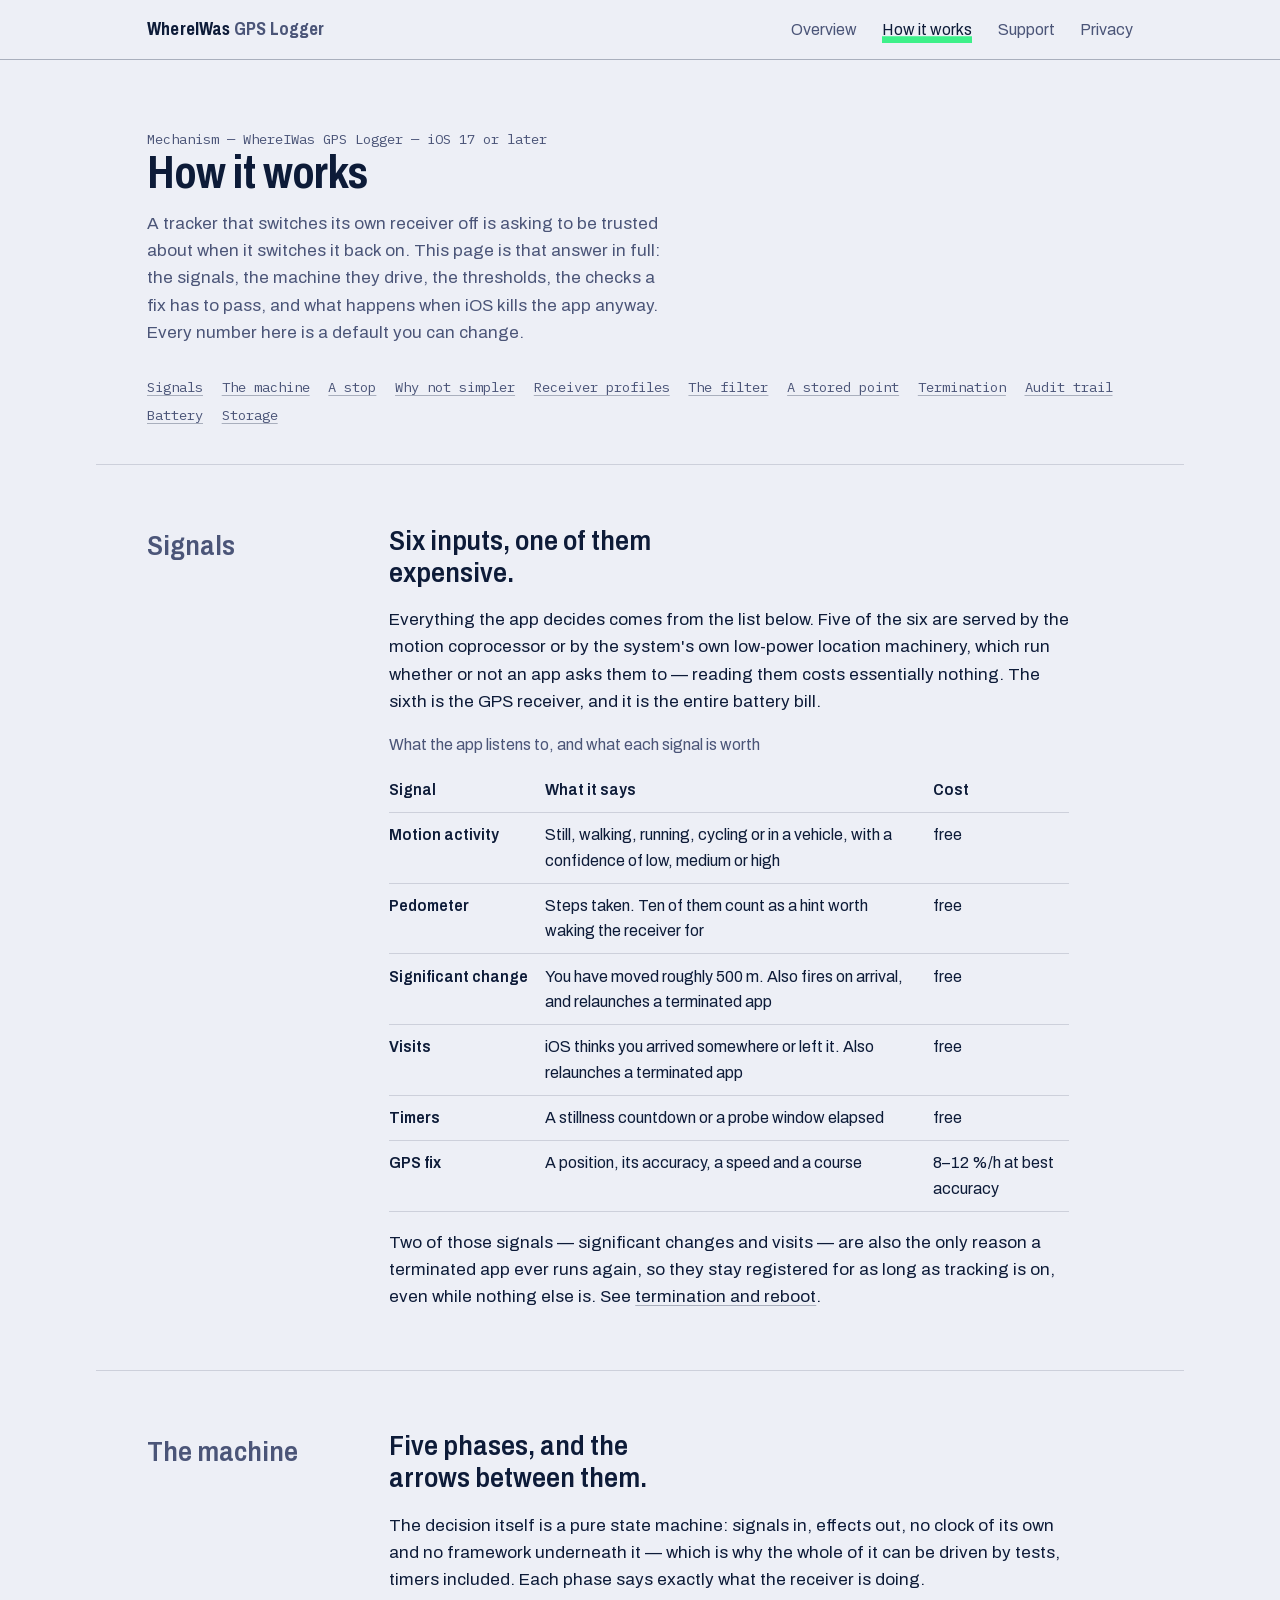
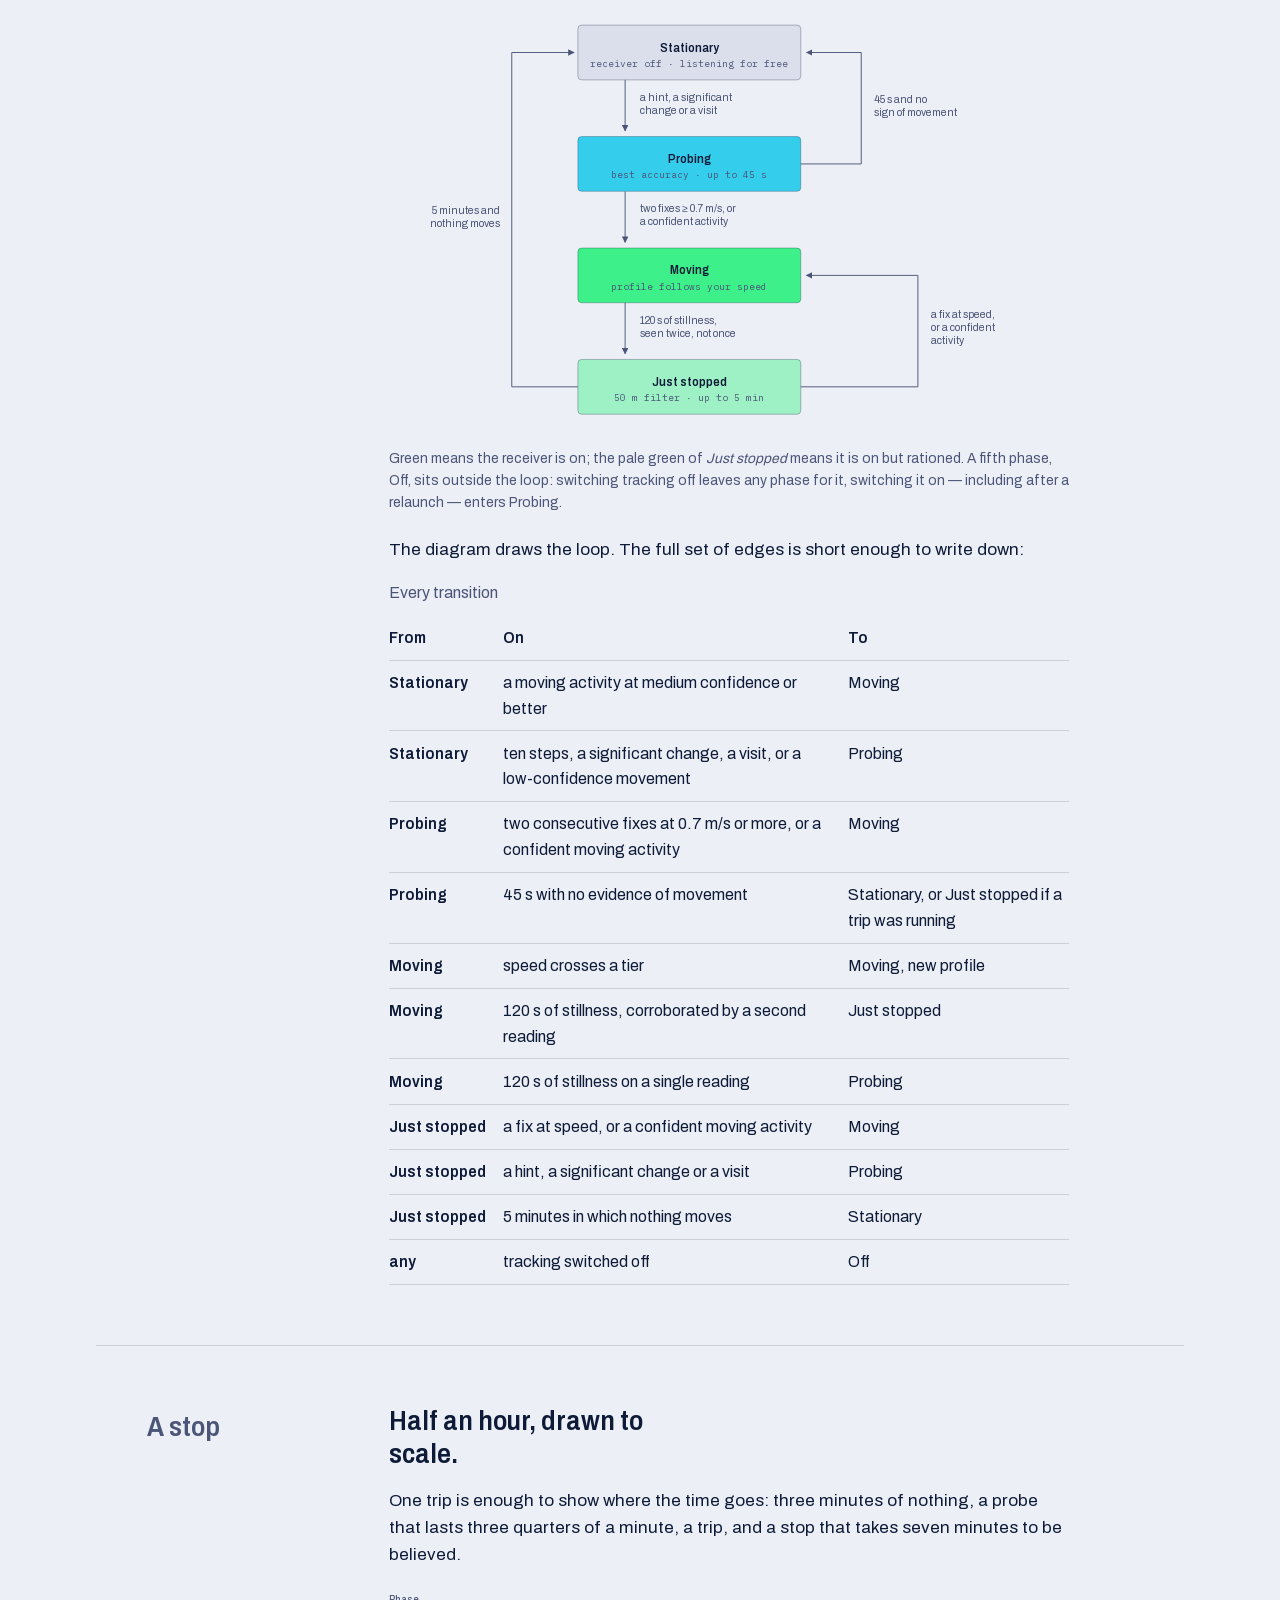
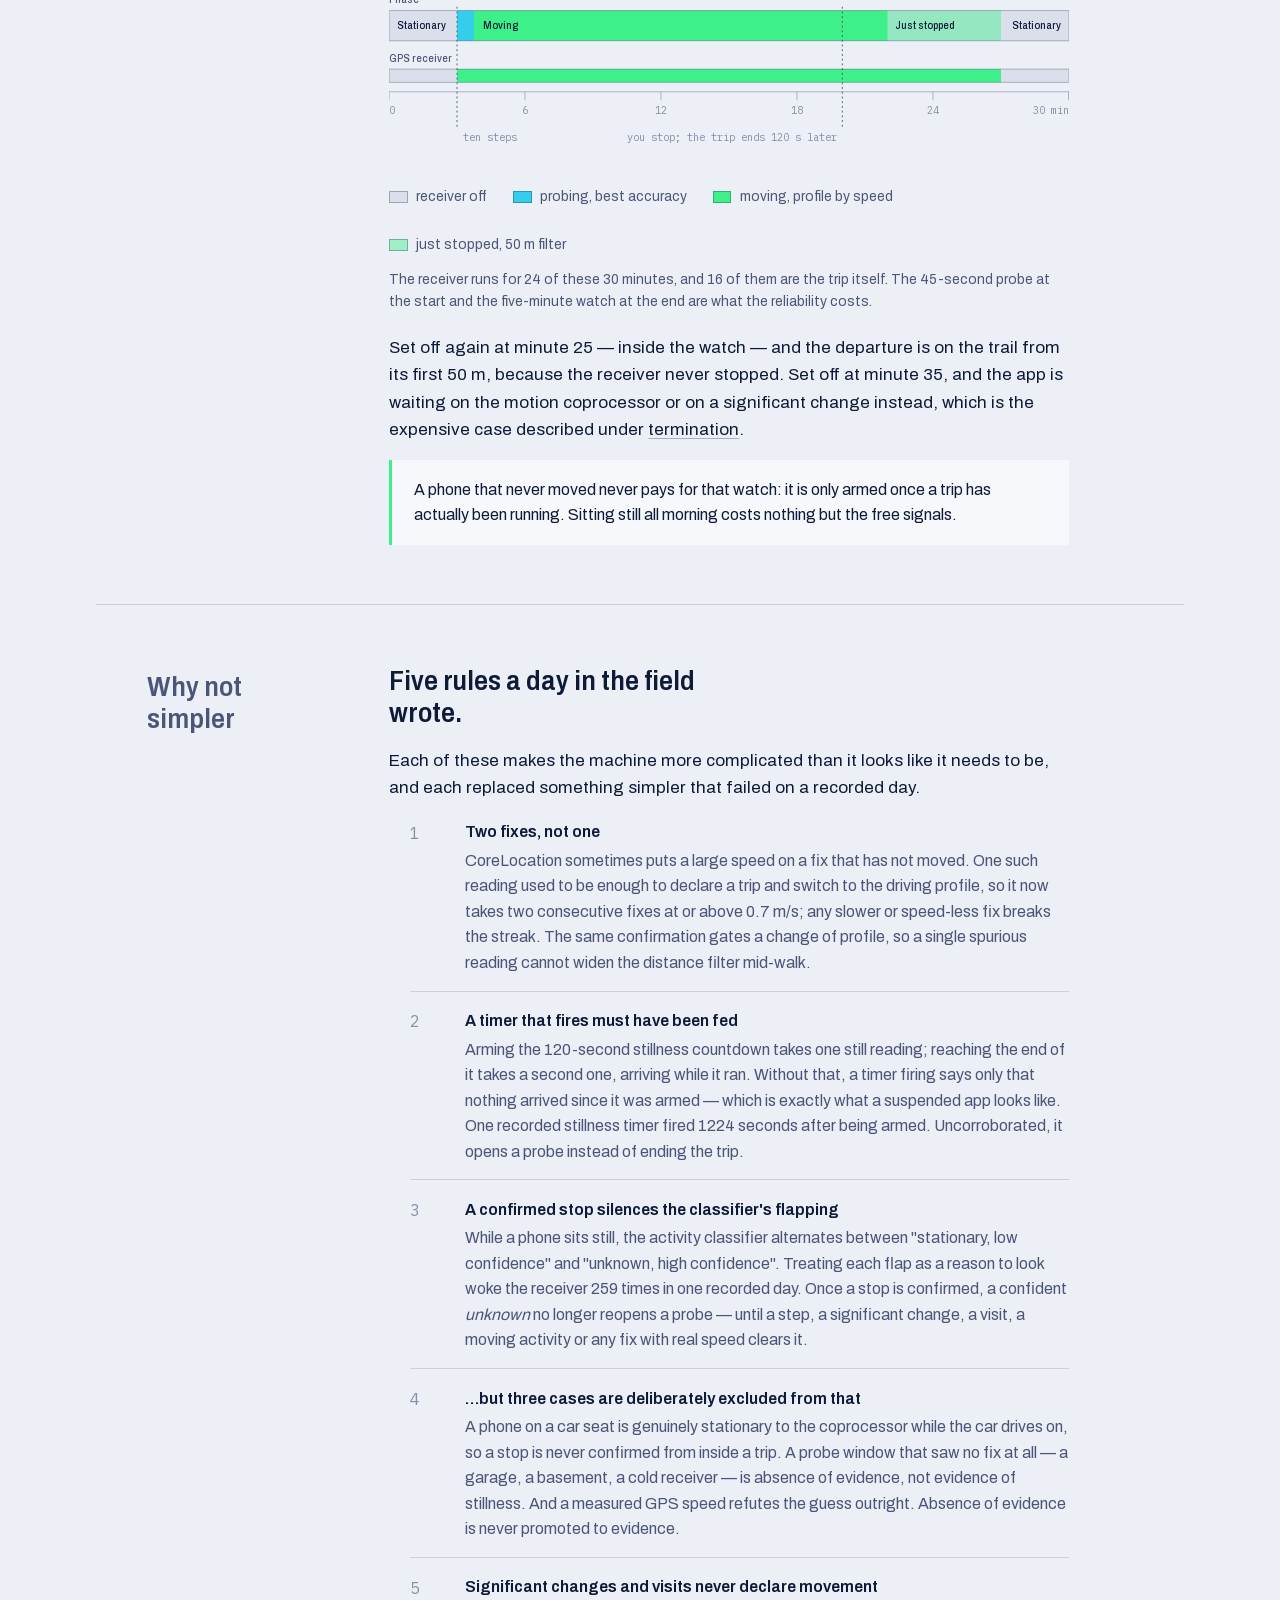
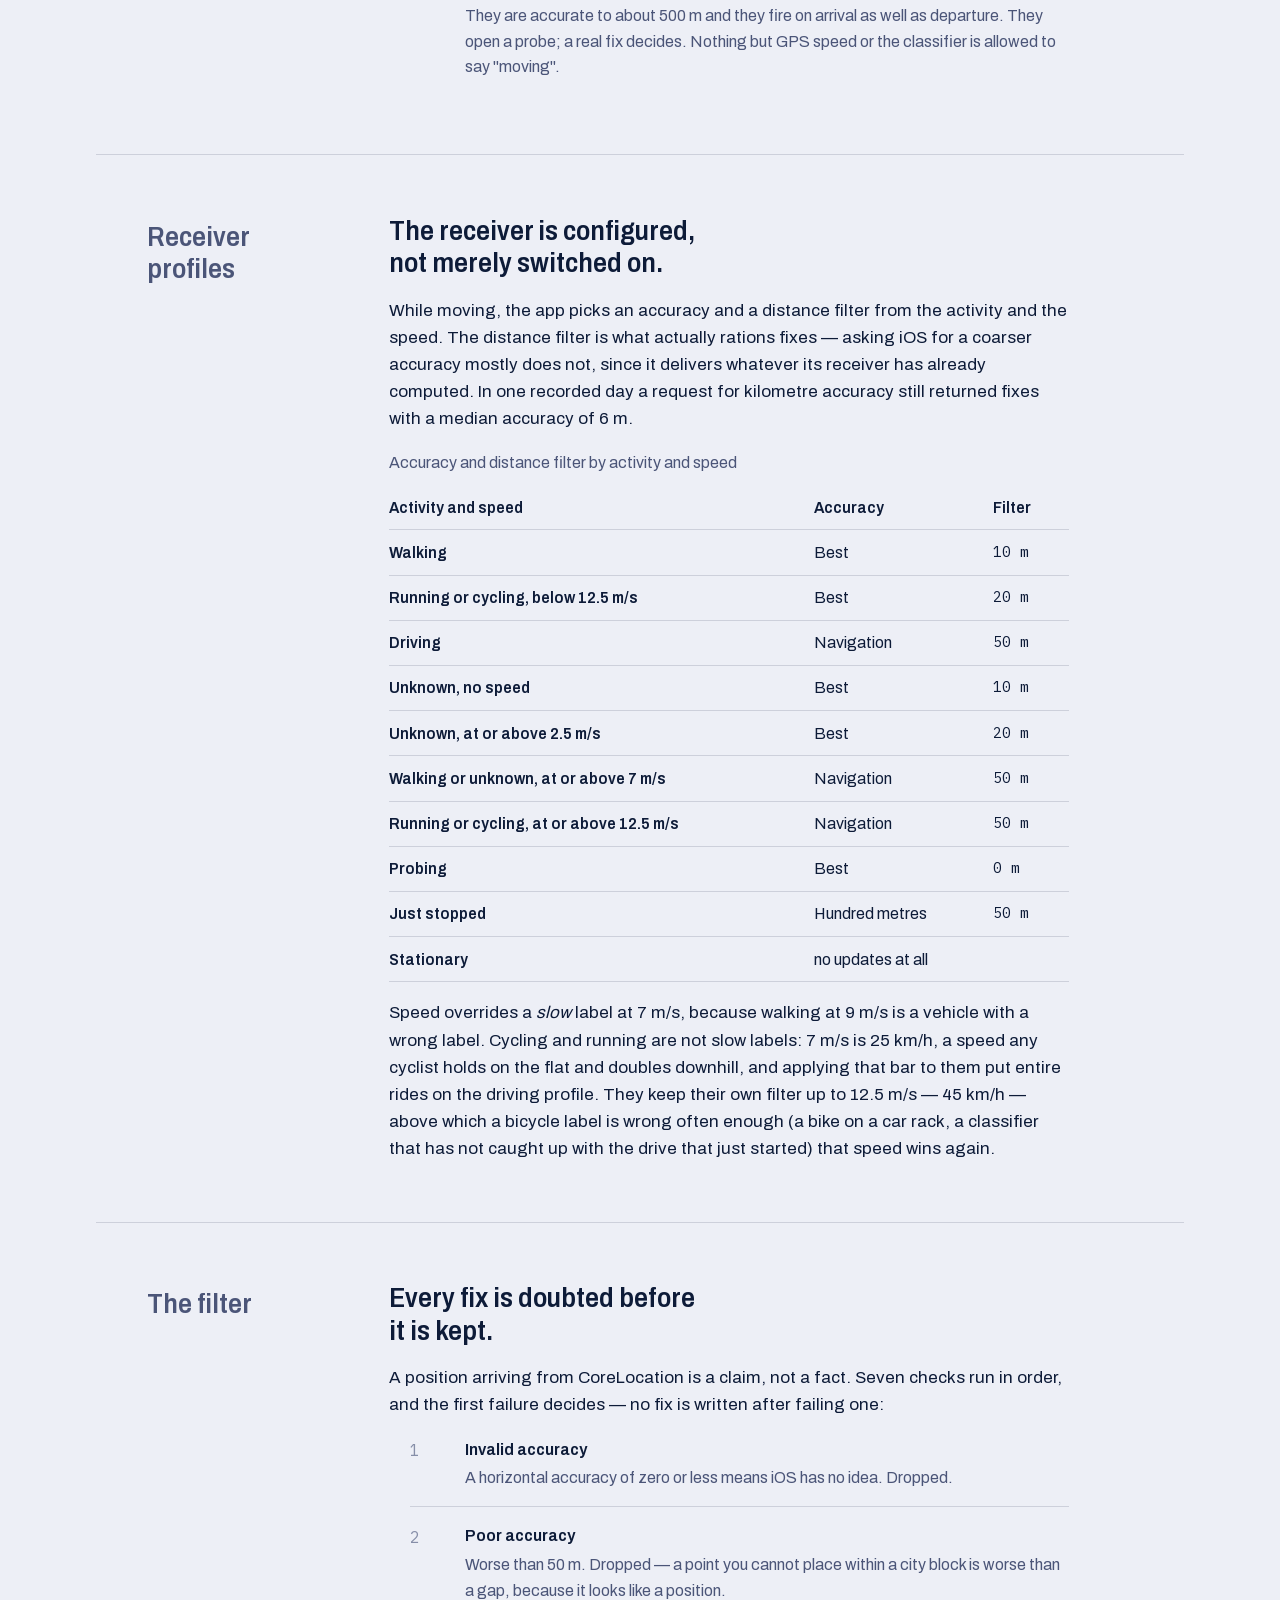
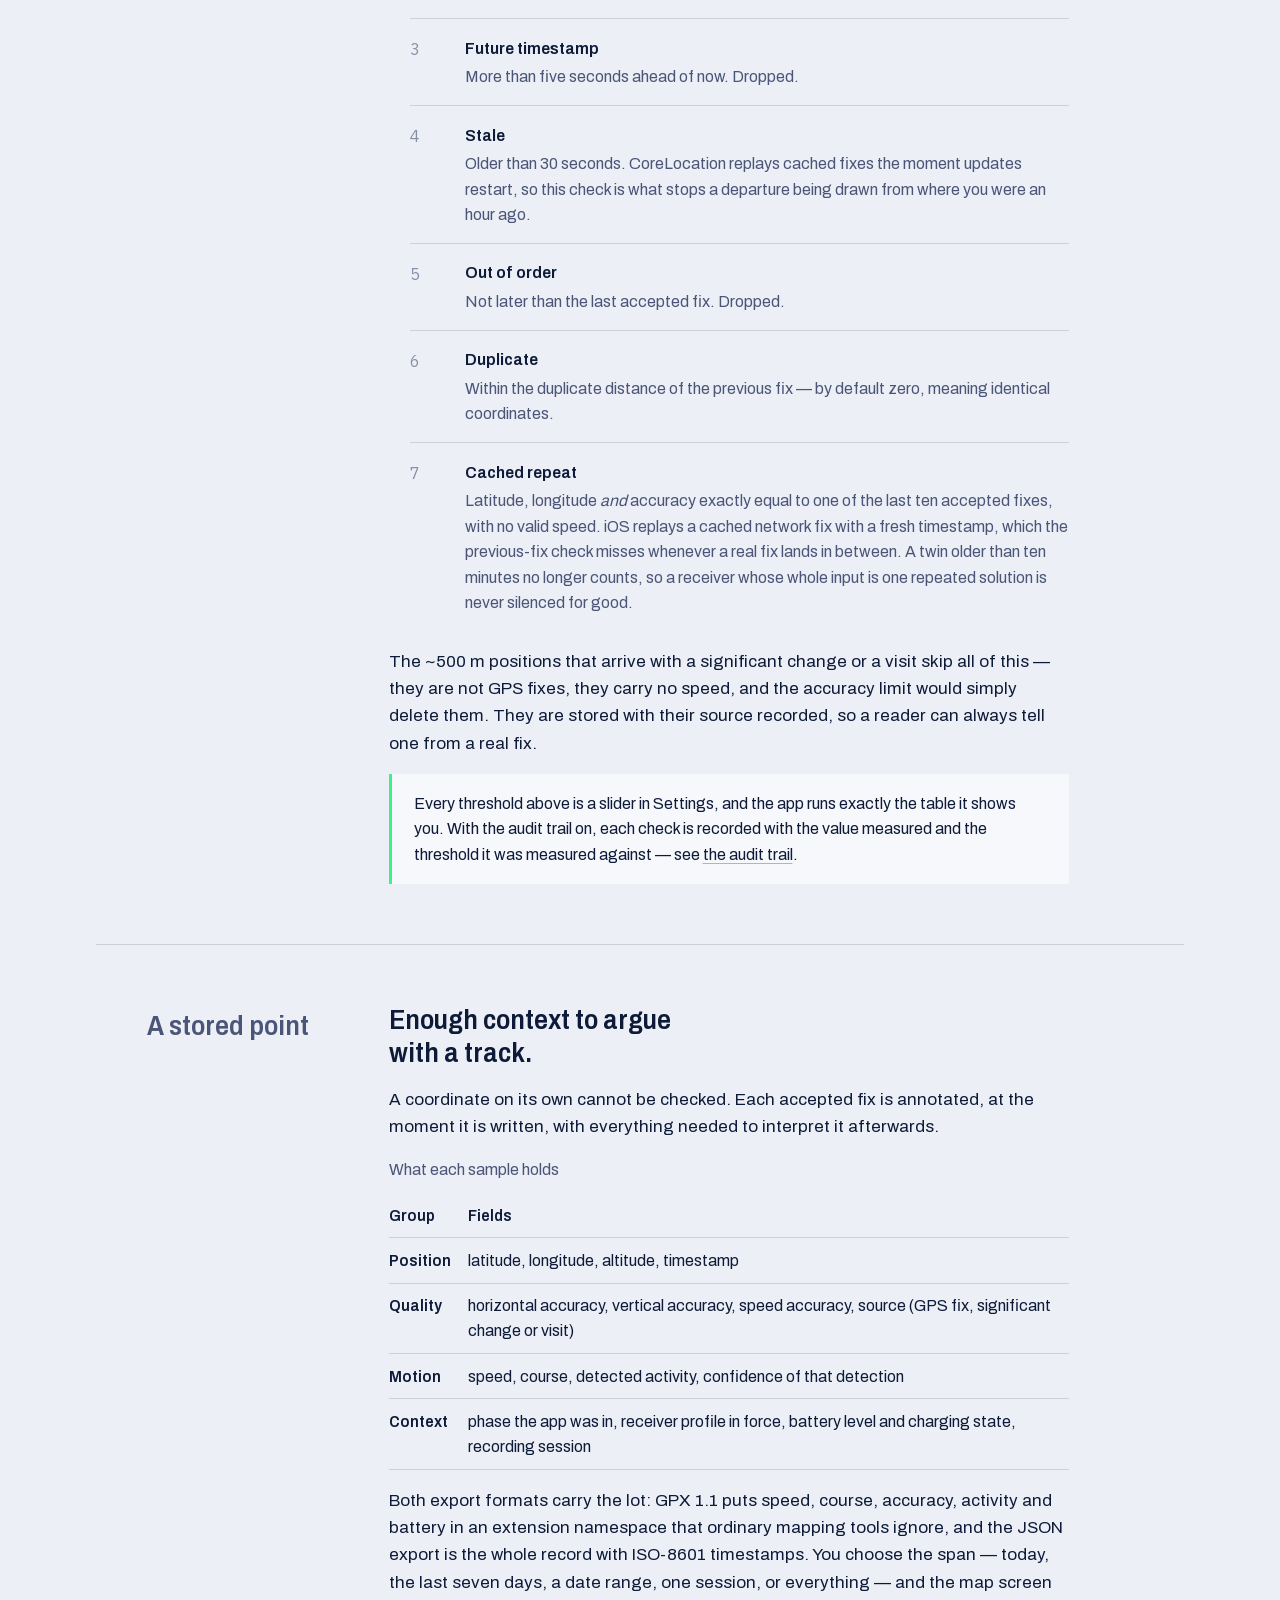
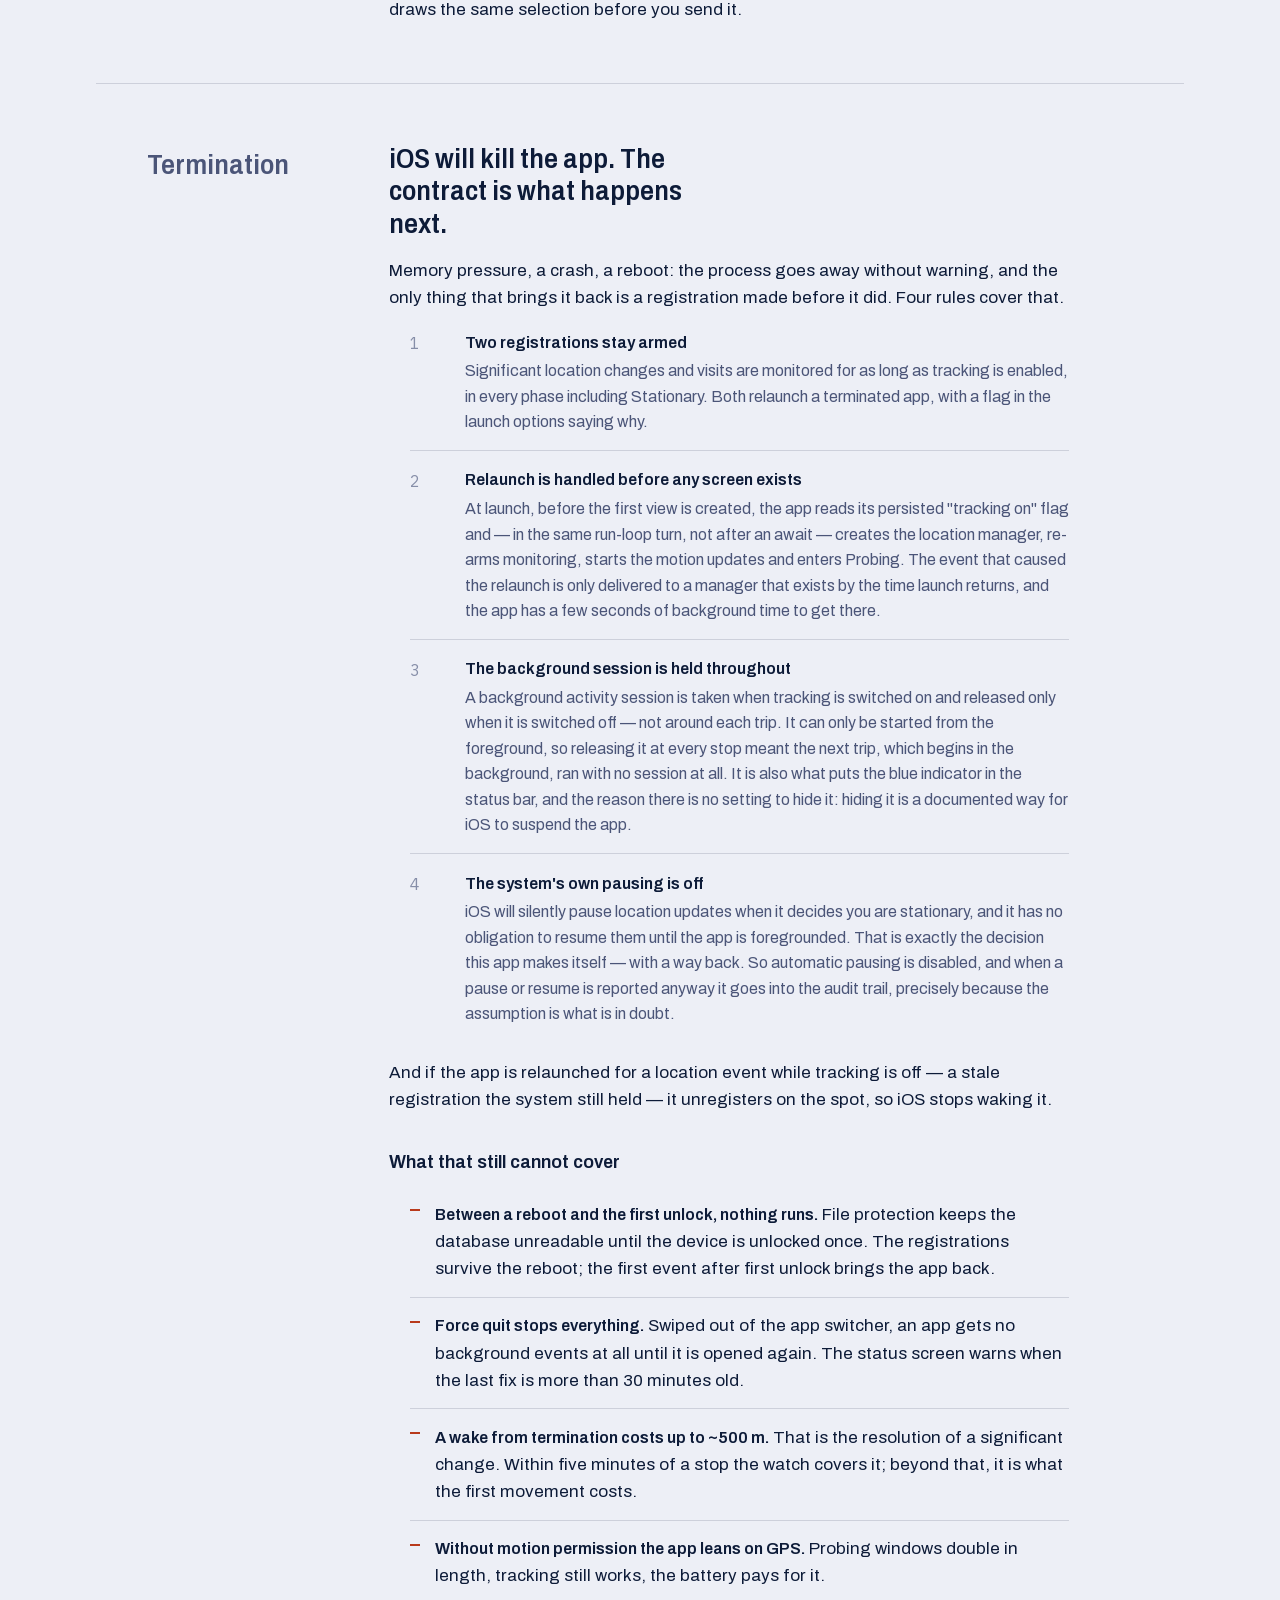
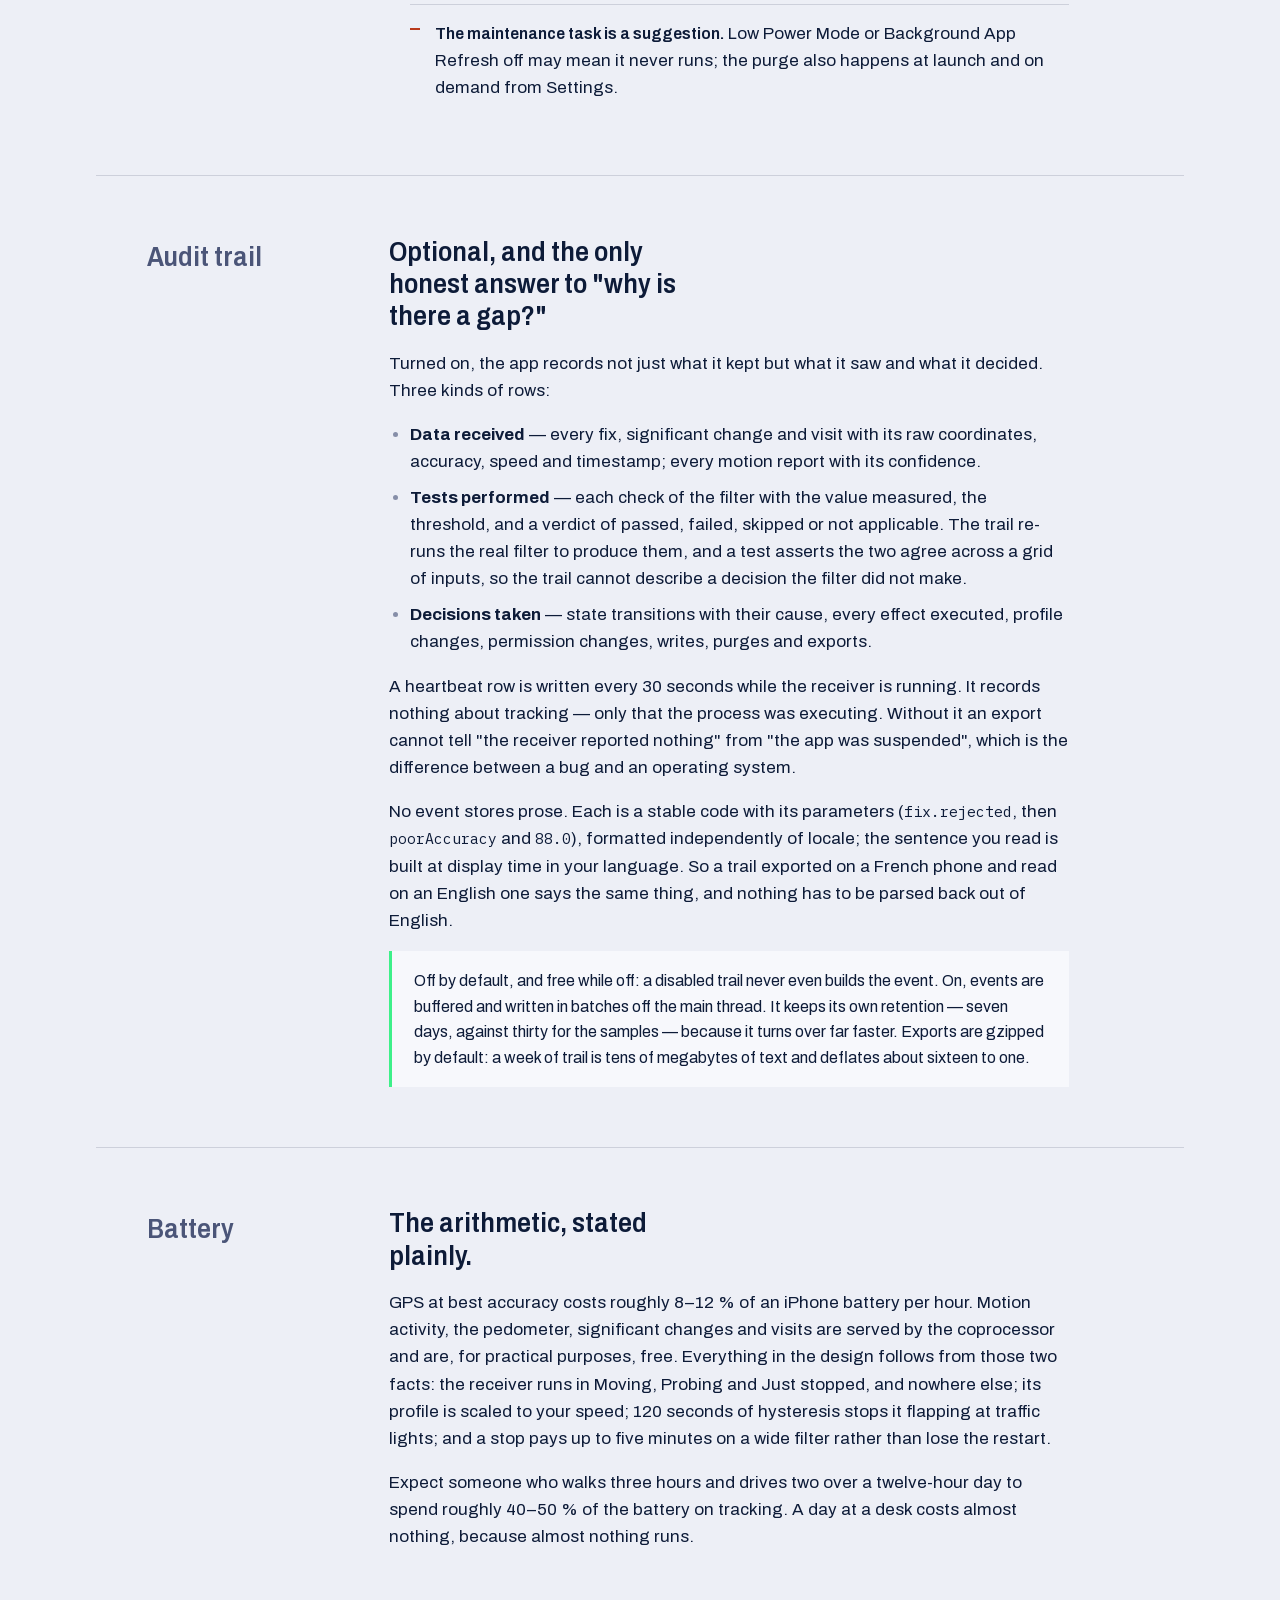
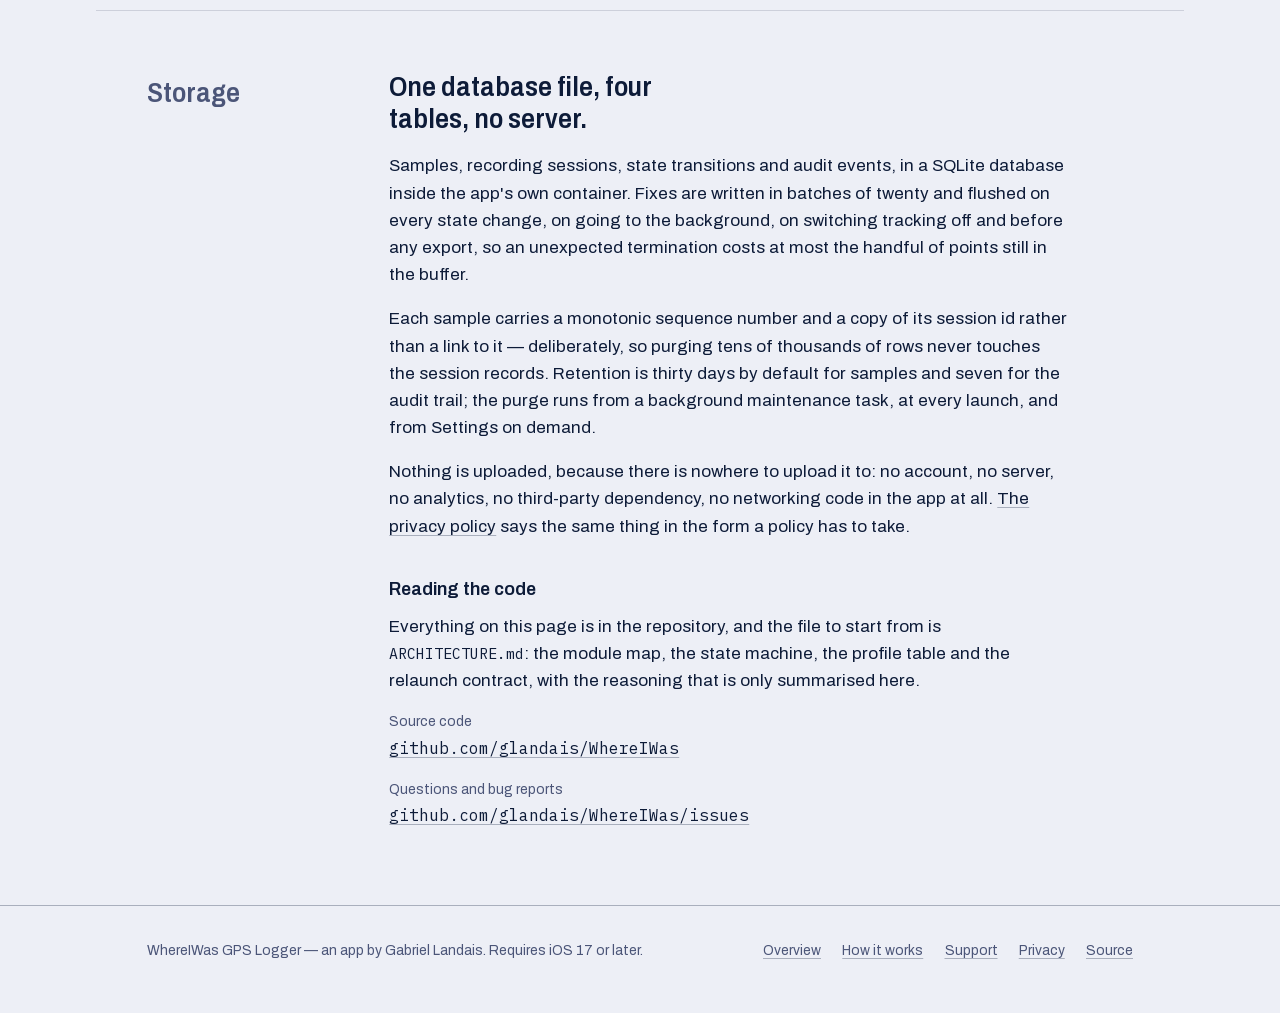
==== docs/how-it-works/index.html @ d23e88d8 "Write down the whole mechanism, on a page of its own An app that switches its own receiver off is as" ====
<!doctype html>
<html lang="en">
<head>
  <meta charset="utf-8">
  <meta name="viewport" content="width=device-width, initial-scale=1, viewport-fit=cover">
  <title>How it works — WhereIWas GPS Logger</title>
  <meta name="description" content="The mechanism in full: the signals WhereIWas listens to, the five phases of its state machine, the receiver profiles, the checks every fix has to pass, and what happens when iOS terminates or reboots the device.">
  <link rel="canonical" href="https://glandais.github.io/WhereIWas/how-it-works/">
  <link rel="icon" type="image/png" sizes="180x180" href="../assets/appicon-180.png">
  <link rel="apple-touch-icon" href="../assets/appicon-180.png">
  <meta name="theme-color" content="#EDEFF6">
  <meta property="og:type" content="website">
  <meta property="og:title" content="How WhereIWas works">
  <meta property="og:description" content="The mechanism in full: the signals WhereIWas listens to, the five phases of its state machine, the receiver profiles, the checks every fix has to pass, and what happens when iOS terminates or reboots the device.">
  <meta property="og:url" content="https://glandais.github.io/WhereIWas/how-it-works/">
  <link rel="stylesheet" href="../assets/style.css">
</head>
<body>
  <header class="masthead">
    <div class="container masthead__inner">
      <a class="wordmark" href="../"><b>WhereIWas</b> <span>GPS Logger</span></a>
      <nav class="nav" aria-label="Primary">
        <a href="../">Overview</a>
        <a href="../how-it-works/" aria-current="page">How it works</a>
        <a href="../support/">Support</a>
        <a href="../privacy/">Privacy</a>
      </nav>
    </div>
  </header>
  <main>
    <section class="doc-head container">
      <p class="doc-meta">Mechanism — WhereIWas GPS Logger — iOS 17 or later</p>
      <h1>How it works</h1>
      <p>
        A tracker that switches its own receiver off is asking to be trusted
        about when it switches it back on. This page is that answer in full:
        the signals, the machine they drive, the thresholds, the checks a fix
        has to pass, and what happens when iOS kills the app anyway. Every
        number here is a default you can change.
      </p>
      <ul class="toc">
        <li><a href="#signals">Signals</a></li>
        <li><a href="#machine">The machine</a></li>
        <li><a href="#stop">A stop</a></li>
        <li><a href="#rules">Why not simpler</a></li>
        <li><a href="#receiver">Receiver profiles</a></li>
        <li><a href="#filter">The filter</a></li>
        <li><a href="#point">A stored point</a></li>
        <li><a href="#survival">Termination</a></li>
        <li><a href="#audit">Audit trail</a></li>
        <li><a href="#battery">Battery</a></li>
        <li><a href="#storage">Storage</a></li>
      </ul>
    </section>

    <section class="sheet container" id="signals">
      <div class="sheet__grid">
        <h2 class="sheet__label">Signals</h2>
        <div class="sheet__body">
          <h2>Six inputs, one of them expensive.</h2>
          <p>
            Everything the app decides comes from the list below. Five of the
            six are served by the motion coprocessor or by the system's own
            low-power location machinery, which run whether or not an app asks
            them to — reading them costs essentially nothing. The sixth is the
            GPS receiver, and it is the entire battery bill.
          </p>
          <div class="scroll-x">
            <table class="spec">
              <caption>What the app listens to, and what each signal is worth</caption>
              <thead>
                <tr><th scope="col">Signal</th><th scope="col">What it says</th><th scope="col">Cost</th></tr>
              </thead>
              <tbody>
                <tr><th scope="row">Motion activity</th><td>Still, walking, running, cycling or in a vehicle, with a confidence of low, medium or high</td><td>free</td></tr>
                <tr><th scope="row">Pedometer</th><td>Steps taken. Ten of them count as a hint worth waking the receiver for</td><td>free</td></tr>
                <tr><th scope="row">Significant change</th><td>You have moved roughly 500 m. Also fires on arrival, and relaunches a terminated app</td><td>free</td></tr>
                <tr><th scope="row">Visits</th><td>iOS thinks you arrived somewhere or left it. Also relaunches a terminated app</td><td>free</td></tr>
                <tr><th scope="row">Timers</th><td>A stillness countdown or a probe window elapsed</td><td>free</td></tr>
                <tr><th scope="row">GPS fix</th><td>A position, its accuracy, a speed and a course</td><td>8–12 %/h at best accuracy</td></tr>
              </tbody>
            </table>
          </div>
          <p>
            Two of those signals — significant changes and visits — are also
            the only reason a terminated app ever runs again, so they stay
            registered for as long as tracking is on, even while nothing else
            is. See <a href="#survival">termination and reboot</a>.
          </p>
        </div>
      </div>
    </section>

    <section class="sheet container" id="machine">
      <div class="sheet__grid">
        <h2 class="sheet__label">The machine</h2>
        <div class="sheet__body">
          <h2>Five phases, and the arrows between them.</h2>
          <p>
            The decision itself is a pure state machine: signals in, effects
            out, no clock of its own and no framework underneath it — which is
            why the whole of it can be driven by tests, timers included. Each
            phase says exactly what the receiver is doing.
          </p>

          <figure class="diagram">
            <div class="diagram__frame">
              <svg viewBox="0 0 720 450" role="img" aria-labelledby="fsm-title fsm-desc">
                <title id="fsm-title">The four tracking phases and the transitions between them</title>
                <desc id="fsm-desc">Stationary leads to Probing on a hint, a significant change or a visit. Probing leads to Moving on two fixes at or above 0.7 metres per second or a confident moving activity, and back to Stationary after 45 seconds with no evidence of movement. Moving leads to Just stopped after 120 seconds of stillness seen twice. Just stopped leads back to Moving on a fix at speed or a confident activity, and on to Stationary after five minutes in which nothing moves.</desc>
                <defs>
                  <marker id="fsm-arrow" viewBox="0 0 10 10" refX="9" refY="5" markerWidth="7" markerHeight="7" orient="auto">
                    <path d="M0,0 L10,5 L0,10 z" fill="var(--ink-mid)"/>
                  </marker>
                </defs>

                <!-- nodes -->
                <rect x="200" y="16"  width="236" height="58" rx="4" fill="var(--paper-sink)" stroke="var(--rule-strong)"/>
                <text x="318" y="44" text-anchor="middle" class="fsm__name">Stationary</text>
                <text x="318" y="60" text-anchor="middle" class="fsm__sub">receiver off · listening for free</text>

                <rect x="200" y="134" width="236" height="58" rx="4" fill="var(--accent-2)" stroke="var(--rule-strong)"/>
                <text x="318" y="162" text-anchor="middle" class="fsm__name">Probing</text>
                <text x="318" y="178" text-anchor="middle" class="fsm__sub">best accuracy · up to 45 s</text>

                <rect x="200" y="252" width="236" height="58" rx="4" fill="var(--accent)" stroke="var(--rule-strong)"/>
                <text x="318" y="280" text-anchor="middle" class="fsm__name">Moving</text>
                <text x="318" y="296" text-anchor="middle" class="fsm__sub">profile follows your speed</text>

                <rect x="200" y="370" width="236" height="58" rx="4" fill="var(--accent)" fill-opacity="0.45" stroke="var(--rule-strong)"/>
                <text x="318" y="398" text-anchor="middle" class="fsm__name">Just stopped</text>
                <text x="318" y="414" text-anchor="middle" class="fsm__sub">50 m filter · up to 5 min</text>

                <!-- forward edges -->
                <path d="M250,74 V128"  stroke="var(--ink-mid)" fill="none" marker-end="url(#fsm-arrow)"/>
                <path d="M250,192 V246" stroke="var(--ink-mid)" fill="none" marker-end="url(#fsm-arrow)"/>
                <path d="M250,310 V364" stroke="var(--ink-mid)" fill="none" marker-end="url(#fsm-arrow)"/>
                <text x="266" y="96"  class="fsm__edge">a hint, a significant</text>
                <text x="266" y="110" class="fsm__edge">change or a visit</text>
                <text x="266" y="214" class="fsm__edge">two fixes ≥ 0.7 m/s, or</text>
                <text x="266" y="228" class="fsm__edge">a confident activity</text>
                <text x="266" y="332" class="fsm__edge">120 s of stillness,</text>
                <text x="266" y="346" class="fsm__edge">seen twice, not once</text>

                <!-- back edges -->
                <path d="M436,163 H500 V45 H442" stroke="var(--ink-mid)" fill="none" marker-end="url(#fsm-arrow)"/>
                <text x="514" y="98"  class="fsm__edge">45 s and no</text>
                <text x="514" y="112" class="fsm__edge">sign of movement</text>

                <path d="M200,399 H130 V45 H196" stroke="var(--ink-mid)" fill="none" marker-end="url(#fsm-arrow)"/>
                <text x="118" y="216" text-anchor="end" class="fsm__edge">5 minutes and</text>
                <text x="118" y="230" text-anchor="end" class="fsm__edge">nothing moves</text>

                <path d="M436,399 H560 V281 H442" stroke="var(--ink-mid)" fill="none" marker-end="url(#fsm-arrow)"/>
                <text x="574" y="326" class="fsm__edge">a fix at speed,</text>
                <text x="574" y="340" class="fsm__edge">or a confident</text>
                <text x="574" y="354" class="fsm__edge">activity</text>
              </svg>
            </div>
            <figcaption>
              Green means the receiver is on; the pale green of <em>Just
              stopped</em> means it is on but rationed. A fifth phase, Off, sits
              outside the loop: switching tracking off leaves any phase for it,
              switching it on — including after a relaunch — enters Probing.
            </figcaption>
          </figure>

          <p>
            The diagram draws the loop. The full set of edges is short enough
            to write down:
          </p>
          <div class="scroll-x">
            <table class="spec">
              <caption>Every transition</caption>
              <thead>
                <tr><th scope="col">From</th><th scope="col">On</th><th scope="col">To</th></tr>
              </thead>
              <tbody>
                <tr><th scope="row">Stationary</th><td>a moving activity at medium confidence or better</td><td>Moving</td></tr>
                <tr><th scope="row">Stationary</th><td>ten steps, a significant change, a visit, or a low-confidence movement</td><td>Probing</td></tr>
                <tr><th scope="row">Probing</th><td>two consecutive fixes at 0.7 m/s or more, or a confident moving activity</td><td>Moving</td></tr>
                <tr><th scope="row">Probing</th><td>45 s with no evidence of movement</td><td>Stationary, or Just stopped if a trip was running</td></tr>
                <tr><th scope="row">Moving</th><td>speed crosses a tier</td><td>Moving, new profile</td></tr>
                <tr><th scope="row">Moving</th><td>120 s of stillness, corroborated by a second reading</td><td>Just stopped</td></tr>
                <tr><th scope="row">Moving</th><td>120 s of stillness on a single reading</td><td>Probing</td></tr>
                <tr><th scope="row">Just stopped</th><td>a fix at speed, or a confident moving activity</td><td>Moving</td></tr>
                <tr><th scope="row">Just stopped</th><td>a hint, a significant change or a visit</td><td>Probing</td></tr>
                <tr><th scope="row">Just stopped</th><td>5 minutes in which nothing moves</td><td>Stationary</td></tr>
                <tr><th scope="row">any</th><td>tracking switched off</td><td>Off</td></tr>
              </tbody>
            </table>
          </div>
        </div>
      </div>
    </section>

    <section class="sheet container" id="stop">
      <div class="sheet__grid">
        <h2 class="sheet__label">A stop</h2>
        <div class="sheet__body">
          <h2>Half an hour, drawn to scale.</h2>
          <p>
            One trip is enough to show where the time goes: three minutes of
            nothing, a probe that lasts three quarters of a minute, a trip, and
            a stop that takes seven minutes to be believed.
          </p>

          <figure class="diagram">
            <div class="diagram__frame">
              <svg viewBox="0 0 720 190" role="img" aria-labelledby="trip-title trip-desc">
                <title id="trip-title">Phases and receiver state over half an hour</title>
                <desc id="trip-desc">For the first three minutes the phase is Stationary and the receiver is off. The first steps open a 45-second probe, then the phase is Moving for sixteen minutes. Movement ends at minute twenty, but the phase stays Moving for the two minutes of the stillness countdown, then Just stopped for five minutes with the receiver still on, and only at minute twenty-seven does it return to Stationary and the receiver go off.</desc>

                <text x="0" y="18" class="shift__band">Phase</text>
                <rect x="0" y="26" width="720" height="32" fill="var(--paper-sink)"/>
                <rect x="72" y="26" width="18"  height="32" fill="var(--accent-2)"/>
                <rect x="90" y="26" width="438" height="32" fill="var(--accent)"/>
                <rect x="528" y="26" width="120" height="32" fill="var(--accent)" fill-opacity="0.45"/>
                <rect x="0" y="26" width="720" height="32" fill="none" stroke="var(--rule-strong)" stroke-width="1"/>
                <text x="8" y="46" class="chart__inband">Stationary</text>
                <text x="100" y="46" class="chart__inband">Moving</text>
                <text x="536" y="46" class="chart__inband">Just stopped</text>
                <text x="712" y="46" text-anchor="end" class="chart__inband">Stationary</text>

                <text x="0" y="80" class="shift__band">GPS receiver</text>
                <rect x="0" y="88" width="720" height="14" fill="var(--paper-sink)"/>
                <rect x="72" y="88" width="576" height="14" fill="var(--accent)"/>
                <rect x="0" y="88" width="720" height="14" fill="none" stroke="var(--rule-strong)" stroke-width="1"/>

                <line x1="0" y1="112" x2="720" y2="112" stroke="var(--rule-strong)" stroke-width="1"/>
                <line x1="0" y1="112" x2="0" y2="121" stroke="var(--rule-strong)" stroke-width="1"/>
                <text x="0" y="136" text-anchor="start" class="shift__tick">0</text>
                <line x1="144" y1="112" x2="144" y2="121" stroke="var(--rule-strong)" stroke-width="1"/>
                <text x="144" y="136" text-anchor="middle" class="shift__tick">6</text>
                <line x1="288" y1="112" x2="288" y2="121" stroke="var(--rule-strong)" stroke-width="1"/>
                <text x="288" y="136" text-anchor="middle" class="shift__tick">12</text>
                <line x1="432" y1="112" x2="432" y2="121" stroke="var(--rule-strong)" stroke-width="1"/>
                <text x="432" y="136" text-anchor="middle" class="shift__tick">18</text>
                <line x1="576" y1="112" x2="576" y2="121" stroke="var(--rule-strong)" stroke-width="1"/>
                <text x="576" y="136" text-anchor="middle" class="shift__tick">24</text>
                <line x1="719.5" y1="112" x2="719.5" y2="121" stroke="var(--rule-strong)" stroke-width="1"/>
                <text x="720" y="136" text-anchor="end" class="shift__tick">30 min</text>

                <line x1="72" y1="22" x2="72" y2="150" stroke="var(--ink-mid)" stroke-width="1" stroke-dasharray="2 3"/>
                <text x="78" y="164" class="shift__tick">ten steps</text>
                <line x1="480" y1="22" x2="480" y2="150" stroke="var(--ink-mid)" stroke-width="1" stroke-dasharray="2 3"/>
                <text x="474" y="164" text-anchor="end" class="shift__tick">you stop; the trip ends 120 s later</text>
              </svg>
            </div>
            <div class="shift__legend">
              <span><i class="swatch swatch--idle"></i> receiver off</span>
              <span><i class="swatch swatch--probe"></i> probing, best accuracy</span>
              <span><i class="swatch swatch--gps"></i> moving, profile by speed</span>
              <span><i class="swatch swatch--settle"></i> just stopped, 50 m filter</span>
            </div>
            <figcaption>
              The receiver runs for 24 of these 30 minutes, and 16 of them are
              the trip itself. The 45-second probe at the start and the
              five-minute watch at the end are what the reliability costs.
            </figcaption>
          </figure>

          <p>
            Set off again at minute 25 — inside the watch — and the departure
            is on the trail from its first 50 m, because the receiver never
            stopped. Set off at minute 35, and the app is waiting on the motion
            coprocessor or on a significant change instead, which is the
            expensive case described under <a href="#survival">termination</a>.
          </p>
          <div class="note">
            <p>
              A phone that never moved never pays for that watch: it is only
              armed once a trip has actually been running. Sitting still all
              morning costs nothing but the free signals.
            </p>
          </div>
        </div>
      </div>
    </section>

    <section class="sheet container" id="rules">
      <div class="sheet__grid">
        <h2 class="sheet__label">Why not simpler</h2>
        <div class="sheet__body">
          <h2>Five rules a day in the field wrote.</h2>
          <p>
            Each of these makes the machine more complicated than it looks like
            it needs to be, and each replaced something simpler that failed on
            a recorded day.
          </p>
          <ol class="states">
            <li>
              <b class="states__name">Two fixes, not one</b>
              <span class="states__note">CoreLocation sometimes puts a large speed on a fix that has not moved. One such reading used to be enough to declare a trip and switch to the driving profile, so it now takes two consecutive fixes at or above 0.7 m/s; any slower or speed-less fix breaks the streak. The same confirmation gates a change of profile, so a single spurious reading cannot widen the distance filter mid-walk.</span>
            </li>
            <li>
              <b class="states__name">A timer that fires must have been fed</b>
              <span class="states__note">Arming the 120-second stillness countdown takes one still reading; reaching the end of it takes a second one, arriving while it ran. Without that, a timer firing says only that nothing arrived since it was armed — which is exactly what a suspended app looks like. One recorded stillness timer fired 1224 seconds after being armed. Uncorroborated, it opens a probe instead of ending the trip.</span>
            </li>
            <li>
              <b class="states__name">A confirmed stop silences the classifier's flapping</b>
              <span class="states__note">While a phone sits still, the activity classifier alternates between "stationary, low confidence" and "unknown, high confidence". Treating each flap as a reason to look woke the receiver 259 times in one recorded day. Once a stop is confirmed, a confident <em>unknown</em> no longer reopens a probe — until a step, a significant change, a visit, a moving activity or any fix with real speed clears it.</span>
            </li>
            <li>
              <b class="states__name">…but three cases are deliberately excluded from that</b>
              <span class="states__note">A phone on a car seat is genuinely stationary to the coprocessor while the car drives on, so a stop is never confirmed from inside a trip. A probe window that saw no fix at all — a garage, a basement, a cold receiver — is absence of evidence, not evidence of stillness. And a measured GPS speed refutes the guess outright. Absence of evidence is never promoted to evidence.</span>
            </li>
            <li>
              <b class="states__name">Significant changes and visits never declare movement</b>
              <span class="states__note">They are accurate to about 500 m and they fire on arrival as well as departure. They open a probe; a real fix decides. Nothing but GPS speed or the classifier is allowed to say "moving".</span>
            </li>
          </ol>
        </div>
      </div>
    </section>

    <section class="sheet container" id="receiver">
      <div class="sheet__grid">
        <h2 class="sheet__label">Receiver profiles</h2>
        <div class="sheet__body">
          <h2>The receiver is configured, not merely switched on.</h2>
          <p>
            While moving, the app picks an accuracy and a distance filter from
            the activity and the speed. The distance filter is what actually
            rations fixes — asking iOS for a coarser accuracy mostly does not,
            since it delivers whatever its receiver has already computed. In one
            recorded day a request for kilometre accuracy still returned fixes
            with a median accuracy of 6 m.
          </p>
          <div class="scroll-x">
            <table class="spec">
              <caption>Accuracy and distance filter by activity and speed</caption>
              <thead>
                <tr><th scope="col">Activity and speed</th><th scope="col">Accuracy</th><th scope="col">Filter</th></tr>
              </thead>
              <tbody>
                <tr><th scope="row">Walking</th><td>Best</td><td class="num">10 m</td></tr>
                <tr><th scope="row">Running or cycling, below 12.5 m/s</th><td>Best</td><td class="num">20 m</td></tr>
                <tr><th scope="row">Driving</th><td>Navigation</td><td class="num">50 m</td></tr>
                <tr><th scope="row">Unknown, no speed</th><td>Best</td><td class="num">10 m</td></tr>
                <tr><th scope="row">Unknown, at or above 2.5 m/s</th><td>Best</td><td class="num">20 m</td></tr>
                <tr><th scope="row">Walking or unknown, at or above 7 m/s</th><td>Navigation</td><td class="num">50 m</td></tr>
                <tr><th scope="row">Running or cycling, at or above 12.5 m/s</th><td>Navigation</td><td class="num">50 m</td></tr>
                <tr><th scope="row">Probing</th><td>Best</td><td class="num">0 m</td></tr>
                <tr><th scope="row">Just stopped</th><td>Hundred metres</td><td class="num">50 m</td></tr>
                <tr><th scope="row">Stationary</th><td colspan="2">no updates at all</td></tr>
              </tbody>
            </table>
          </div>
          <p>
            Speed overrides a <em>slow</em> label at 7 m/s, because walking at
            9 m/s is a vehicle with a wrong label. Cycling and running are not
            slow labels: 7 m/s is 25 km/h, a speed any cyclist holds on the flat
            and doubles downhill, and applying that bar to them put entire rides
            on the driving profile. They keep their own filter up to 12.5 m/s —
            45 km/h — above which a bicycle label is wrong often enough (a bike
            on a car rack, a classifier that has not caught up with the drive
            that just started) that speed wins again.
          </p>
        </div>
      </div>
    </section>

    <section class="sheet container" id="filter">
      <div class="sheet__grid">
        <h2 class="sheet__label">The filter</h2>
        <div class="sheet__body">
          <h2>Every fix is doubted before it is kept.</h2>
          <p>
            A position arriving from CoreLocation is a claim, not a fact. Seven
            checks run in order, and the first failure decides — no fix is
            written after failing one:
          </p>
          <ol class="states">
            <li>
              <b class="states__name">Invalid accuracy</b>
              <span class="states__note">A horizontal accuracy of zero or less means iOS has no idea. Dropped.</span>
            </li>
            <li>
              <b class="states__name">Poor accuracy</b>
              <span class="states__note">Worse than 50 m. Dropped — a point you cannot place within a city block is worse than a gap, because it looks like a position.</span>
            </li>
            <li>
              <b class="states__name">Future timestamp</b>
              <span class="states__note">More than five seconds ahead of now. Dropped.</span>
            </li>
            <li>
              <b class="states__name">Stale</b>
              <span class="states__note">Older than 30 seconds. CoreLocation replays cached fixes the moment updates restart, so this check is what stops a departure being drawn from where you were an hour ago.</span>
            </li>
            <li>
              <b class="states__name">Out of order</b>
              <span class="states__note">Not later than the last accepted fix. Dropped.</span>
            </li>
            <li>
              <b class="states__name">Duplicate</b>
              <span class="states__note">Within the duplicate distance of the previous fix — by default zero, meaning identical coordinates.</span>
            </li>
            <li>
              <b class="states__name">Cached repeat</b>
              <span class="states__note">Latitude, longitude <em>and</em> accuracy exactly equal to one of the last ten accepted fixes, with no valid speed. iOS replays a cached network fix with a fresh timestamp, which the previous-fix check misses whenever a real fix lands in between. A twin older than ten minutes no longer counts, so a receiver whose whole input is one repeated solution is never silenced for good.</span>
            </li>
          </ol>
          <p>
            The ~500 m positions that arrive with a significant change or a
            visit skip all of this — they are not GPS fixes, they carry no
            speed, and the accuracy limit would simply delete them. They are
            stored with their source recorded, so a reader can always tell one
            from a real fix.
          </p>
          <div class="note">
            <p>
              Every threshold above is a slider in Settings, and the app runs
              exactly the table it shows you. With the audit trail on, each
              check is recorded with the value measured and the threshold it was
              measured against — see <a href="#audit">the audit trail</a>.
            </p>
          </div>
        </div>
      </div>
    </section>

    <section class="sheet container" id="point">
      <div class="sheet__grid">
        <h2 class="sheet__label">A stored point</h2>
        <div class="sheet__body">
          <h2>Enough context to argue with a track.</h2>
          <p>
            A coordinate on its own cannot be checked. Each accepted fix is
            annotated, at the moment it is written, with everything needed to
            interpret it afterwards.
          </p>
          <div class="scroll-x">
            <table class="spec">
              <caption>What each sample holds</caption>
              <thead>
                <tr><th scope="col">Group</th><th scope="col">Fields</th></tr>
              </thead>
              <tbody>
                <tr><th scope="row">Position</th><td>latitude, longitude, altitude, timestamp</td></tr>
                <tr><th scope="row">Quality</th><td>horizontal accuracy, vertical accuracy, speed accuracy, source (GPS fix, significant change or visit)</td></tr>
                <tr><th scope="row">Motion</th><td>speed, course, detected activity, confidence of that detection</td></tr>
                <tr><th scope="row">Context</th><td>phase the app was in, receiver profile in force, battery level and charging state, recording session</td></tr>
              </tbody>
            </table>
          </div>
          <p>
            Both export formats carry the lot: GPX 1.1 puts speed, course,
            accuracy, activity and battery in an extension namespace that
            ordinary mapping tools ignore, and the JSON export is the whole
            record with ISO-8601 timestamps. You choose the span — today, the
            last seven days, a date range, one session, or everything — and the
            map screen draws the same selection before you send it.
          </p>
        </div>
      </div>
    </section>

    <section class="sheet container" id="survival">
      <div class="sheet__grid">
        <h2 class="sheet__label">Termination</h2>
        <div class="sheet__body">
          <h2>iOS will kill the app. The contract is what happens next.</h2>
          <p>
            Memory pressure, a crash, a reboot: the process goes away without
            warning, and the only thing that brings it back is a registration
            made before it did. Four rules cover that.
          </p>
          <ol class="states">
            <li>
              <b class="states__name">Two registrations stay armed</b>
              <span class="states__note">Significant location changes and visits are monitored for as long as tracking is enabled, in every phase including Stationary. Both relaunch a terminated app, with a flag in the launch options saying why.</span>
            </li>
            <li>
              <b class="states__name">Relaunch is handled before any screen exists</b>
              <span class="states__note">At launch, before the first view is created, the app reads its persisted "tracking on" flag and — in the same run-loop turn, not after an await — creates the location manager, re-arms monitoring, starts the motion updates and enters Probing. The event that caused the relaunch is only delivered to a manager that exists by the time launch returns, and the app has a few seconds of background time to get there.</span>
            </li>
            <li>
              <b class="states__name">The background session is held throughout</b>
              <span class="states__note">A background activity session is taken when tracking is switched on and released only when it is switched off — not around each trip. It can only be started from the foreground, so releasing it at every stop meant the next trip, which begins in the background, ran with no session at all. It is also what puts the blue indicator in the status bar, and the reason there is no setting to hide it: hiding it is a documented way for iOS to suspend the app.</span>
            </li>
            <li>
              <b class="states__name">The system's own pausing is off</b>
              <span class="states__note">iOS will silently pause location updates when it decides you are stationary, and it has no obligation to resume them until the app is foregrounded. That is exactly the decision this app makes itself — with a way back. So automatic pausing is disabled, and when a pause or resume is reported anyway it goes into the audit trail, precisely because the assumption is what is in doubt.</span>
            </li>
          </ol>
          <p>
            And if the app is relaunched for a location event while tracking is
            off — a stale registration the system still held — it unregisters on
            the spot, so iOS stops waking it.
          </p>
          <h3>What that still cannot cover</h3>
          <ul class="limits">
            <li>
              <b>Between a reboot and the first unlock, nothing runs.</b> File
              protection keeps the database unreadable until the device is
              unlocked once. The registrations survive the reboot; the first
              event after first unlock brings the app back.
            </li>
            <li>
              <b>Force quit stops everything.</b> Swiped out of the app
              switcher, an app gets no background events at all until it is
              opened again. The status screen warns when the last fix is more
              than 30 minutes old.
            </li>
            <li>
              <b>A wake from termination costs up to ~500 m.</b> That is the
              resolution of a significant change. Within five minutes of a stop
              the watch covers it; beyond that, it is what the first movement
              costs.
            </li>
            <li>
              <b>Without motion permission the app leans on GPS.</b> Probing
              windows double in length, tracking still works, the battery pays
              for it.
            </li>
            <li>
              <b>The maintenance task is a suggestion.</b> Low Power Mode or
              Background App Refresh off may mean it never runs; the purge also
              happens at launch and on demand from Settings.
            </li>
          </ul>
        </div>
      </div>
    </section>

    <section class="sheet container" id="audit">
      <div class="sheet__grid">
        <h2 class="sheet__label">Audit trail</h2>
        <div class="sheet__body">
          <h2>Optional, and the only honest answer to "why is there a gap?"</h2>
          <p>
            Turned on, the app records not just what it kept but what it saw and
            what it decided. Three kinds of rows:
          </p>
          <ul>
            <li><b>Data received</b> — every fix, significant change and visit with its raw coordinates, accuracy, speed and timestamp; every motion report with its confidence.</li>
            <li><b>Tests performed</b> — each check of the filter with the value measured, the threshold, and a verdict of passed, failed, skipped or not applicable. The trail re-runs the real filter to produce them, and a test asserts the two agree across a grid of inputs, so the trail cannot describe a decision the filter did not make.</li>
            <li><b>Decisions taken</b> — state transitions with their cause, every effect executed, profile changes, permission changes, writes, purges and exports.</li>
          </ul>
          <p>
            A heartbeat row is written every 30 seconds while the receiver is
            running. It records nothing about tracking — only that the process
            was executing. Without it an export cannot tell "the receiver
            reported nothing" from "the app was suspended", which is the
            difference between a bug and an operating system.
          </p>
          <p>
            No event stores prose. Each is a stable code with its parameters
            (<code>fix.rejected</code>, then <code>poorAccuracy</code> and
            <code>88.0</code>), formatted independently of locale; the sentence
            you read is built at display time in your language. So a trail
            exported on a French phone and read on an English one says the same
            thing, and nothing has to be parsed back out of English.
          </p>
          <div class="note">
            <p>
              Off by default, and free while off: a disabled trail never even
              builds the event. On, events are buffered and written in batches
              off the main thread. It keeps its own retention — seven days,
              against thirty for the samples — because it turns over far faster.
              Exports are gzipped by default: a week of trail is tens of
              megabytes of text and deflates about sixteen to one.
            </p>
          </div>
        </div>
      </div>
    </section>

    <section class="sheet container" id="battery">
      <div class="sheet__grid">
        <h2 class="sheet__label">Battery</h2>
        <div class="sheet__body">
          <h2>The arithmetic, stated plainly.</h2>
          <p>
            GPS at best accuracy costs roughly 8–12 % of an iPhone battery per
            hour. Motion activity, the pedometer, significant changes and visits
            are served by the coprocessor and are, for practical purposes, free.
            Everything in the design follows from those two facts: the receiver
            runs in Moving, Probing and Just stopped, and nowhere else; its
            profile is scaled to your speed; 120 seconds of hysteresis stops it
            flapping at traffic lights; and a stop pays up to five minutes on a
            wide filter rather than lose the restart.
          </p>
          <p>
            Expect someone who walks three hours and drives two over a
            twelve-hour day to spend roughly 40–50 % of the battery on
            tracking. A day at a desk costs almost nothing, because almost
            nothing runs.
          </p>
        </div>
      </div>
    </section>

    <section class="sheet container" id="storage">
      <div class="sheet__grid">
        <h2 class="sheet__label">Storage</h2>
        <div class="sheet__body">
          <h2>One database file, four tables, no server.</h2>
          <p>
            Samples, recording sessions, state transitions and audit events, in
            a SQLite database inside the app's own container. Fixes are written
            in batches of twenty and flushed on every state change, on
            going to the background, on switching tracking off and before any
            export, so an unexpected termination costs at most the handful of
            points still in the buffer.
          </p>
          <p>
            Each sample carries a monotonic sequence number and a copy of its
            session id rather than a link to it — deliberately, so purging tens
            of thousands of rows never touches the session records. Retention is
            thirty days by default for samples and seven for the audit trail;
            the purge runs from a background maintenance task, at every launch,
            and from Settings on demand.
          </p>
          <p>
            Nothing is uploaded, because there is nowhere to upload it to: no
            account, no server, no analytics, no third-party dependency, no
            networking code in the app at all. <a href="../privacy/">The privacy
            policy</a> says the same thing in the form a policy has to take.
          </p>
          <h3>Reading the code</h3>
          <p>
            Everything on this page is in the repository, and the file to start
            from is <code>ARCHITECTURE.md</code>: the module map, the state
            machine, the profile table and the relaunch contract, with the
            reasoning that is only summarised here.
          </p>
          <dl class="contact">
            <dt>Source code</dt>
            <dd><a href="https://github.com/glandais/WhereIWas">github.com/glandais/WhereIWas</a></dd>
            <dt>Questions and bug reports</dt>
            <dd><a href="https://github.com/glandais/WhereIWas/issues">github.com/glandais/WhereIWas/issues</a></dd>
          </dl>
        </div>
      </div>
    </section>
  </main>
  <footer class="footer">
    <div class="container footer__inner">
      <span>WhereIWas GPS Logger — an app by Gabriel Landais. Requires iOS 17 or later.</span>
      <nav aria-label="Footer">
        <a href="../">Overview</a>
        <a href="../how-it-works/">How it works</a>
        <a href="../support/">Support</a>
        <a href="../privacy/">Privacy</a>
        <a href="https://github.com/glandais/WhereIWas">Source</a>
      </nav>
    </div>
  </footer>
</body>
</html>
---- docs/assets/style.css ----
/* ============================================================
   WhereIWas — design system
   Field instrument. Navy ink on cold paper, pin green from the app icon.
   ============================================================ */

/* Fonts are served from this repo, not from Google: a page that promises
   nothing leaves your device should not hand a visitor's IP to a third
   party to render itself. Latin and Latin-Extended subsets only — the site
   is English. */
/* Archivo · latin-ext · self-hosted, no third-party request */
@font-face {
  font-family: 'Archivo';
  font-style: normal;
  font-weight: 400 700;
  font-stretch: 62% 125%;
  font-display: swap;
  src: url('fonts/archivo-400-700-latin-ext.woff2') format('woff2');
  unicode-range: U+0100-02BA, U+02BD-02C5, U+02C7-02CC, U+02CE-02D7, U+02DD-02FF, U+0304, U+0308, U+0329, U+1D00-1DBF, U+1E00-1E9F, U+1EF2-1EFF, U+2020, U+20A0-20AB, U+20AD-20C0, U+2113, U+2C60-2C7F, U+A720-A7FF;
}
/* Archivo · latin · self-hosted, no third-party request */
@font-face {
  font-family: 'Archivo';
  font-style: normal;
  font-weight: 400 700;
  font-stretch: 62% 125%;
  font-display: swap;
  src: url('fonts/archivo-400-700-latin.woff2') format('woff2');
  unicode-range: U+0000-00FF, U+0131, U+0152-0153, U+02BB-02BC, U+02C6, U+02DA, U+02DC, U+0304, U+0308, U+0329, U+2000-206F, U+20AC, U+2122, U+2191, U+2193, U+2212, U+2215, U+FEFF, U+FFFD;
}
/* IBM Plex Mono · latin-ext · self-hosted, no third-party request */
@font-face {
  font-family: 'IBM Plex Mono';
  font-style: normal;
  font-weight: 400;
  font-display: swap;
  src: url('fonts/ibm-plex-mono-400-latin-ext.woff2') format('woff2');
  unicode-range: U+0100-02BA, U+02BD-02C5, U+02C7-02CC, U+02CE-02D7, U+02DD-02FF, U+0304, U+0308, U+0329, U+1D00-1DBF, U+1E00-1E9F, U+1EF2-1EFF, U+2020, U+20A0-20AB, U+20AD-20C0, U+2113, U+2C60-2C7F, U+A720-A7FF;
}
/* IBM Plex Mono · latin · self-hosted, no third-party request */
@font-face {
  font-family: 'IBM Plex Mono';
  font-style: normal;
  font-weight: 400;
  font-display: swap;
  src: url('fonts/ibm-plex-mono-400-latin.woff2') format('woff2');
  unicode-range: U+0000-00FF, U+0131, U+0152-0153, U+02BB-02BC, U+02C6, U+02DA, U+02DC, U+0304, U+0308, U+0329, U+2000-206F, U+20AC, U+2122, U+2191, U+2193, U+2212, U+2215, U+FEFF, U+FFFD;
}
/* IBM Plex Mono · latin-ext · self-hosted, no third-party request */
@font-face {
  font-family: 'IBM Plex Mono';
  font-style: normal;
  font-weight: 500;
  font-display: swap;
  src: url('fonts/ibm-plex-mono-500-latin-ext.woff2') format('woff2');
  unicode-range: U+0100-02BA, U+02BD-02C5, U+02C7-02CC, U+02CE-02D7, U+02DD-02FF, U+0304, U+0308, U+0329, U+1D00-1DBF, U+1E00-1E9F, U+1EF2-1EFF, U+2020, U+20A0-20AB, U+20AD-20C0, U+2113, U+2C60-2C7F, U+A720-A7FF;
}
/* IBM Plex Mono · latin · self-hosted, no third-party request */
@font-face {
  font-family: 'IBM Plex Mono';
  font-style: normal;
  font-weight: 500;
  font-display: swap;
  src: url('fonts/ibm-plex-mono-500-latin.woff2') format('woff2');
  unicode-range: U+0000-00FF, U+0131, U+0152-0153, U+02BB-02BC, U+02C6, U+02DA, U+02DC, U+0304, U+0308, U+0329, U+2000-206F, U+20AC, U+2122, U+2191, U+2193, U+2212, U+2215, U+FEFF, U+FFFD;
}

:root {
  /* Sampled from the app icon: navy ground, green-to-cyan pin. */
  --paper:      #EDEFF6;
  --paper-lift: #F7F8FC;
  --paper-sink: #DBDFEC;
  --ink:        #0D1B38;
  --ink-mid:    #4B5578;
  --ink-faint:  #868EA8;
  --accent:     #3DF089;
  --accent-2:   #35CDEC;
  --signal:     #B93A1C;

  --rule:        rgba(13, 27, 56, 0.14);
  --rule-strong: rgba(13, 27, 56, 0.30);

  --font-sans: 'Archivo', 'Helvetica Neue', Arial, sans-serif;
  --font-mono: 'IBM Plex Mono', ui-monospace, 'SF Mono', Menlo, monospace;

  --fs-display: clamp(2.6rem, 7vw, 5.25rem);
  --fs-h1:      clamp(1.9rem, 3.6vw, 2.75rem);
  --fs-h2:      clamp(1.35rem, 2.2vw, 1.75rem);
  --fs-h3:      1.125rem;
  --fs-body:    1.0625rem;
  --fs-small:   0.9375rem;
  --fs-tiny:    0.8125rem;

  --col-label: 11rem;
  --gap-col:   3.25rem;
  --measure:   40rem;
  --wide:      64rem;

  color-scheme: light;
}

*, *::before, *::after { box-sizing: border-box; }
html, body { margin: 0; padding: 0; }
img, svg { display: block; max-width: 100%; }

html {
  background: var(--paper);
  color: var(--ink);
  font-family: var(--font-sans);
  font-size: 17px;
  line-height: 1.6;
  font-variation-settings: 'wdth' 100;
  -webkit-font-smoothing: antialiased;
  text-rendering: optimizeLegibility;
}

body {
  min-height: 100dvh;
  display: flex;
  flex-direction: column;
}

a { color: inherit; text-decoration-color: var(--rule-strong); text-underline-offset: 0.2em; }
a:hover { text-decoration-color: currentColor; }

:focus-visible {
  outline: 2px solid var(--ink);
  outline-offset: 3px;
}

.container {
  width: 100%;
  max-width: var(--wide);
  margin-inline: auto;
  padding-inline: clamp(1.25rem, 5vw, 3rem);
}

/* ---------- header ---------- */

.masthead {
  border-bottom: 1px solid var(--rule-strong);
  position: sticky;
  top: 0;
  background: var(--paper);
  z-index: 10;
}

.masthead__inner {
  display: flex;
  align-items: baseline;
  justify-content: space-between;
  gap: 1.5rem;
  padding-block: 0.9rem;
  flex-wrap: wrap;
}

.wordmark {
  font-variation-settings: 'wdth' 78, 'wght' 700;
  font-size: 1.05rem;
  letter-spacing: 0.01em;
  text-decoration: none;
}

.wordmark b { font-weight: inherit; color: var(--ink); }
.wordmark span { color: var(--ink-mid); }

.nav {
  display: flex;
  gap: 1.5rem;
  font-size: var(--fs-small);
  color: var(--ink-mid);
}

.nav a { text-decoration: none; }
.nav a:hover { text-decoration: underline; }
.nav a[aria-current='page'] {
  color: var(--ink);
  box-shadow: inset 0 -0.42em 0 var(--accent);
}

/* ---------- hero ---------- */

.hero { padding-block: clamp(2.5rem, 6vw, 4.5rem) clamp(2rem, 4vw, 3rem); }

.hero__icon {
  width: clamp(72px, 9vw, 104px);
  height: auto;
  border-radius: 22.37%;   /* the iOS squircle, near enough */
  margin-bottom: 1.75rem;
}

.hero h1 {
  font-size: var(--fs-display);
  font-variation-settings: 'wdth' 74, 'wght' 700;
  line-height: 0.95;
  letter-spacing: -0.015em;
  margin: 0 0 1.5rem;
  max-width: 16ch;
}

.hero p {
  font-size: clamp(1.0625rem, 1.6vw, 1.25rem);
  color: var(--ink-mid);
  max-width: 46ch;
  margin: 0;
}

/* ---------- shift diagram ---------- */

.shift {
  margin-block: clamp(2.5rem, 6vw, 4.5rem);
  border-top: 1px solid var(--rule-strong);
  padding-block: 1.75rem 0;
}

.shift__head {
  display: flex;
  justify-content: space-between;
  align-items: baseline;
  gap: 1rem;
  flex-wrap: wrap;
  margin-bottom: 1.25rem;
}

.shift__title {
  font-size: var(--fs-h3);
  font-variation-settings: 'wdth' 88, 'wght' 600;
  margin: 0;
}

.shift__stat {
  font-family: var(--font-mono);
  font-size: var(--fs-small);
  color: var(--ink-mid);
}

.shift__stat b {
  font-weight: 500;
  color: var(--ink);
  box-shadow: inset 0 -0.4em 0 var(--accent);
}

.shift__legend {
  display: flex;
  gap: 1.5rem;
  flex-wrap: wrap;
  margin-top: 1.25rem;
  font-size: var(--fs-tiny);
  color: var(--ink-mid);
}

.shift__legend span {
  display: inline-flex;
  align-items: center;
  gap: 0.5rem;
}

.shift__chart { width: 100%; height: auto; }

.shift__band {
  font-family: var(--font-sans);
  font-size: 11px;
  font-variation-settings: 'wdth' 92, 'wght' 500;
  fill: var(--ink-mid);
}

.shift__tick {
  font-family: var(--font-mono);
  font-size: 11px;
  fill: var(--ink-faint);
}

.swatch {
  display: inline-block;
  width: 1.1rem;
  height: 0.7rem;
  flex: none;
  border: 1px solid var(--rule-strong);
}

.swatch--gps  { background: var(--accent); }
.swatch--idle { background: var(--paper-sink); }
.swatch--move { background: var(--ink-mid); }

/* ---------- sheet: label column + content ---------- */

.sheet {
  border-top: 1px solid var(--rule);
  padding-block: clamp(2.25rem, 5vw, 3.5rem);
}

.sheet__grid {
  display: grid;
  grid-template-columns: var(--col-label) minmax(0, 1fr);
  gap: 0 var(--gap-col);
  align-items: start;
}

.sheet__label {
  font-size: var(--fs-small);
  font-variation-settings: 'wdth' 88, 'wght' 500;
  color: var(--ink-mid);
  margin: 0;
  padding-top: 0.35rem;
}

.sheet__body { max-width: var(--measure); min-width: 0; }

.sheet__body > :first-child { margin-top: 0; }
.sheet__body > :last-child { margin-bottom: 0; }

.sheet h2 {
  font-size: var(--fs-h2);
  font-variation-settings: 'wdth' 84, 'wght' 600;
  line-height: 1.15;
  margin: 0 0 1rem;
  max-width: 22ch;
}

.sheet h3 {
  font-size: var(--fs-h3);
  font-variation-settings: 'wdth' 92, 'wght' 600;
  margin: 2rem 0 0.5rem;
}

.sheet p { margin: 0 0 1rem; }

.sheet ul, .sheet ol { margin: 0 0 1rem; padding-left: 1.2rem; }
.sheet li { margin-bottom: 0.5rem; }
.sheet li::marker { color: var(--ink-faint); }

/* ---------- state sequence (a real sequence, hence numbered) ---------- */

.states { list-style: none; margin: 0; padding: 0; counter-reset: state; }

.states li {
  counter-increment: state;
  display: grid;
  grid-template-columns: 2.25rem minmax(0, 1fr);
  gap: 0 1rem;
  padding-block: 0.9rem;
  border-top: 1px solid var(--rule);
  margin: 0;
}

.states li:first-child { border-top: 0; padding-top: 0; }

.states li::before {
  content: counter(state);
  font-family: var(--font-mono);
  font-size: var(--fs-small);
  color: var(--ink-faint);
  padding-top: 0.15rem;
}

.states__name {
  grid-column: 2;
  font-variation-settings: 'wdth' 92, 'wght' 600;
  font-weight: 400;
  margin-bottom: 0.15rem;
}

.states__note {
  grid-column: 2;
  color: var(--ink-mid);
  font-size: var(--fs-small);
}

/* ---------- spec table ---------- */

.scroll-x {
  overflow-x: auto;
  margin-bottom: 1rem;
  -webkit-overflow-scrolling: touch;
}

.scroll-x .spec { margin-bottom: 0; min-width: 26rem; }

.spec {
  width: 100%;
  border-collapse: collapse;
  font-size: var(--fs-small);
  margin-bottom: 1rem;
}

.spec caption {
  text-align: left;
  color: var(--ink-mid);
  padding-bottom: 0.6rem;
}

.spec th, .spec td {
  text-align: left;
  padding: 0.55rem 1rem 0.55rem 0;
  border-bottom: 1px solid var(--rule);
  vertical-align: top;
}

.spec th {
  font-variation-settings: 'wdth' 92, 'wght' 600;
  white-space: nowrap;
}

.spec td:last-child { padding-right: 0; }

.spec .num {
  font-family: var(--font-mono);
  font-size: 0.875rem;
  white-space: nowrap;
}

/* ---------- limits ---------- */

.limits { list-style: none; margin: 0; padding: 0; }

.limits li {
  padding: 0.85rem 0 0.85rem 1.5rem;
  border-top: 1px solid var(--rule);
  position: relative;
  margin: 0;
}

.limits li:first-child { border-top: 0; }

.limits li::before {
  content: '';
  position: absolute;
  left: 0;
  top: 1.35rem;
  width: 0.6rem;
  height: 2px;
  background: var(--signal);
}

.limits b {
  font-variation-settings: 'wdth' 92, 'wght' 600;
  font-weight: 400;
}

/* ---------- contact list ---------- */

.contact { margin: 0; }
.contact dt {
  font-size: var(--fs-tiny);
  color: var(--ink-mid);
  margin-bottom: 0.15rem;
}
.contact dd {
  margin: 0 0 1rem;
  font-family: var(--font-mono);
  font-size: var(--fs-small);
  word-break: break-word;
}

/* ---------- document header for support / privacy ---------- */

.doc-head { padding-block: clamp(2.5rem, 6vw, 4rem) clamp(1.5rem, 3vw, 2.25rem); }

.doc-head h1 {
  font-size: var(--fs-h1);
  font-variation-settings: 'wdth' 76, 'wght' 700;
  line-height: 1.02;
  margin: 0 0 0.75rem;
  max-width: 18ch;
}

.doc-head p {
  margin: 0;
  color: var(--ink-mid);
  max-width: 52ch;
}

.doc-meta {
  font-family: var(--font-mono);
  font-size: var(--fs-tiny);
  color: var(--ink-faint);
  margin: 0 0 1.25rem;
}

/* ---------- callout ---------- */

.note {
  background: var(--paper-lift);
  border-left: 3px solid var(--accent);
  padding: 1rem 1.25rem;
  margin: 0 0 1rem;
  font-size: var(--fs-small);
}

.note p { margin: 0; }
.note p + p { margin-top: 0.6rem; }

/* ---------- footer ---------- */

.footer {
  margin-top: auto;
  border-top: 1px solid var(--rule-strong);
  padding-block: 2rem 3rem;
  font-size: var(--fs-tiny);
  color: var(--ink-mid);
}

.footer__inner {
  display: flex;
  justify-content: space-between;
  gap: 1.5rem;
  flex-wrap: wrap;
}

.footer nav { display: flex; gap: 1.25rem; }

/* ---------- diagrams ---------- */

.diagram { margin: 0 0 1.25rem; padding: 0; }

.diagram__frame {
  overflow-x: auto;
  -webkit-overflow-scrolling: touch;
}

.diagram__frame svg {
  width: 100%;
  min-width: 32rem;
  height: auto;
}

.diagram figcaption {
  margin-top: 0.75rem;
  font-size: var(--fs-tiny);
  color: var(--ink-mid);
}

.chart__inband {
  font-family: var(--font-sans);
  font-size: 11px;
  font-variation-settings: 'wdth' 92, 'wght' 500;
  fill: var(--ink);
}

.swatch--probe  { background: var(--accent-2); }
.swatch--settle {
  background: #9AF6C4;
  background: color-mix(in srgb, var(--accent) 45%, var(--paper));
}

.fsm__name {
  font-family: var(--font-sans);
  font-size: 13px;
  font-variation-settings: 'wdth' 88, 'wght' 600;
  fill: var(--ink);
}

.fsm__sub {
  font-family: var(--font-mono);
  font-size: 10px;
  fill: var(--ink-mid);
}

.fsm__edge {
  font-family: var(--font-sans);
  font-size: 11px;
  fill: var(--ink-mid);
}

code { font-family: var(--font-mono); font-size: 0.875em; }

/* ---------- on this page ---------- */

.toc {
  display: flex;
  flex-wrap: wrap;
  gap: 0.35rem 1.1rem;
  margin: 1.75rem 0 0;
  padding: 0;
  list-style: none;
  font-family: var(--font-mono);
  font-size: var(--fs-tiny);
  color: var(--ink-mid);
}

.toc li { margin: 0; }

/* ---------- responsive ---------- */

@media (max-width: 46rem) {
  .sheet__grid { grid-template-columns: minmax(0, 1fr); gap: 0; }
  .sheet__label {
    padding-top: 0;
    margin-bottom: 0.75rem;
    padding-bottom: 0.5rem;
    border-bottom: 1px solid var(--rule);
  }
  .hero h1 { max-width: none; }
}

@media (prefers-reduced-motion: reduce) {
  *, *::before, *::after {
    animation-duration: 0.01ms !important;
    animation-iteration-count: 1 !important;
    transition-duration: 0.01ms !important;
  }
}

@media print {
  .masthead, .footer nav { display: none; }
  html { background: #fff; font-size: 11pt; }
}
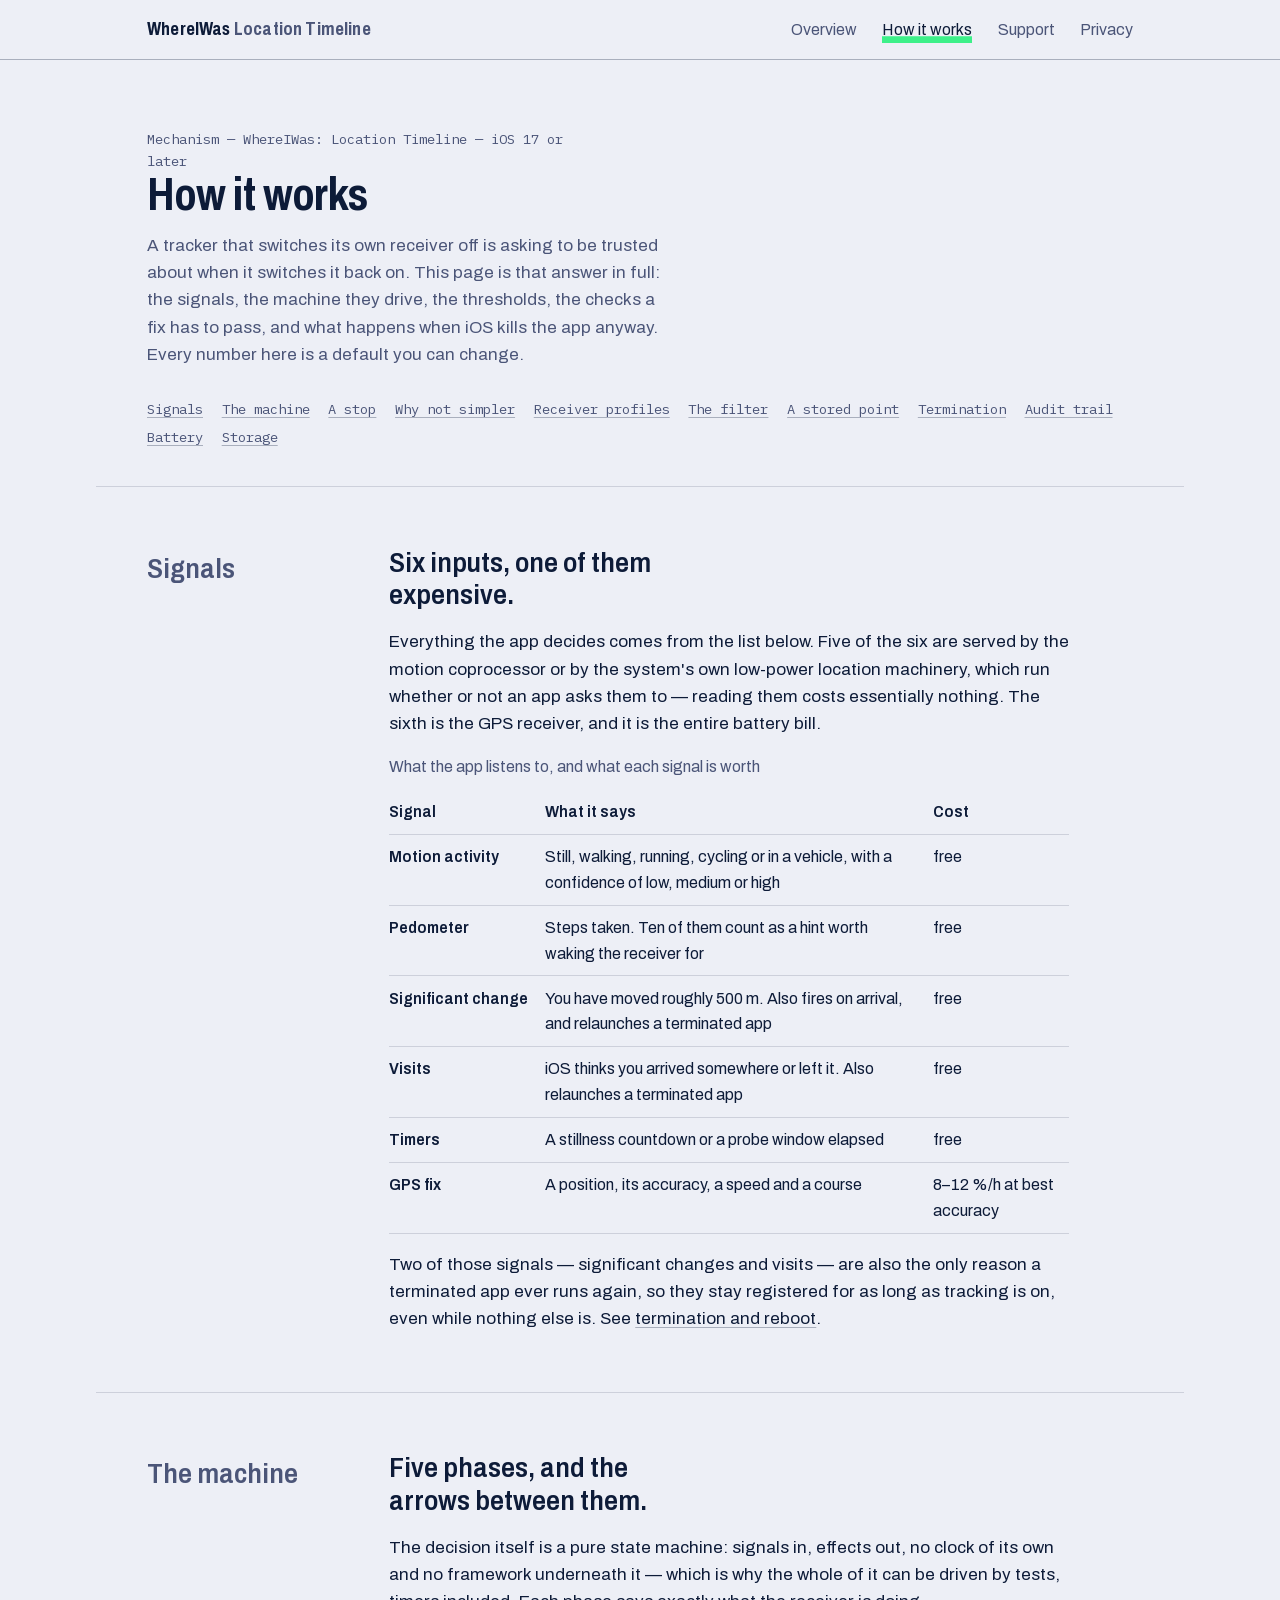
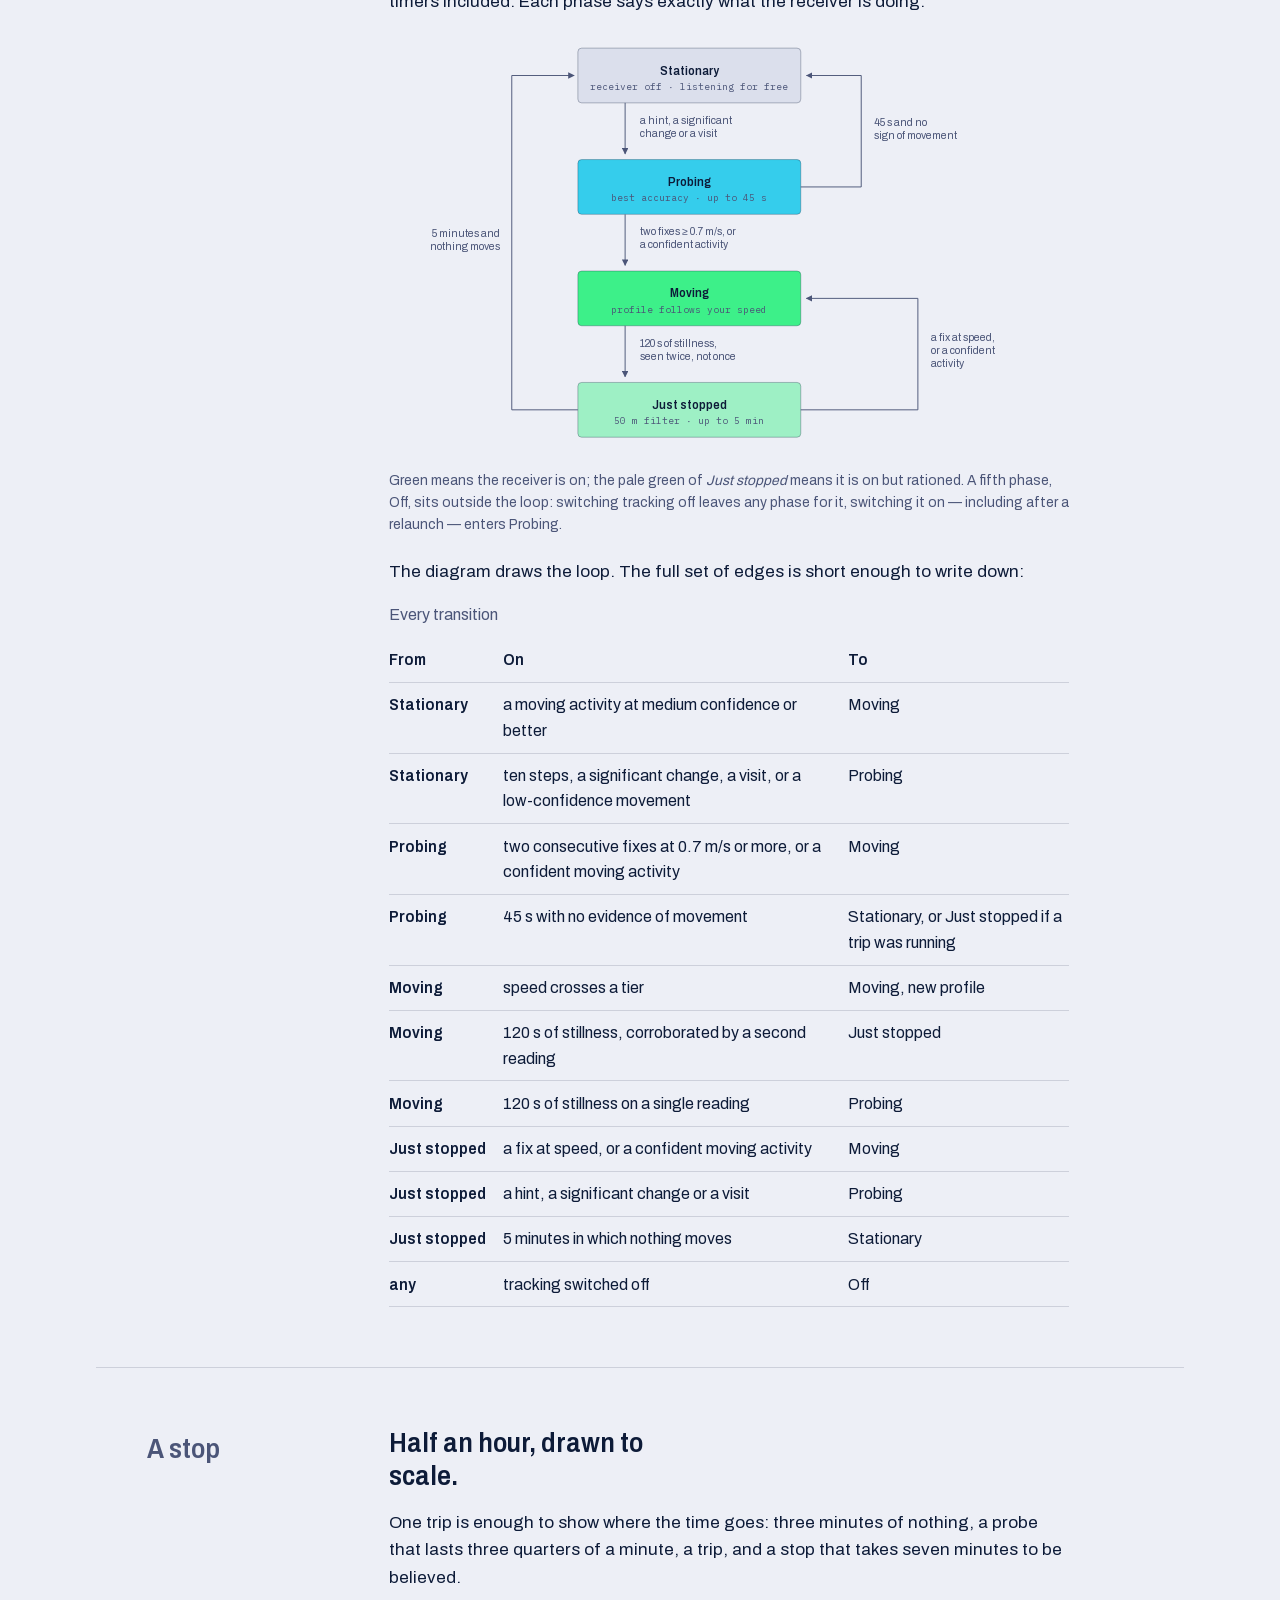
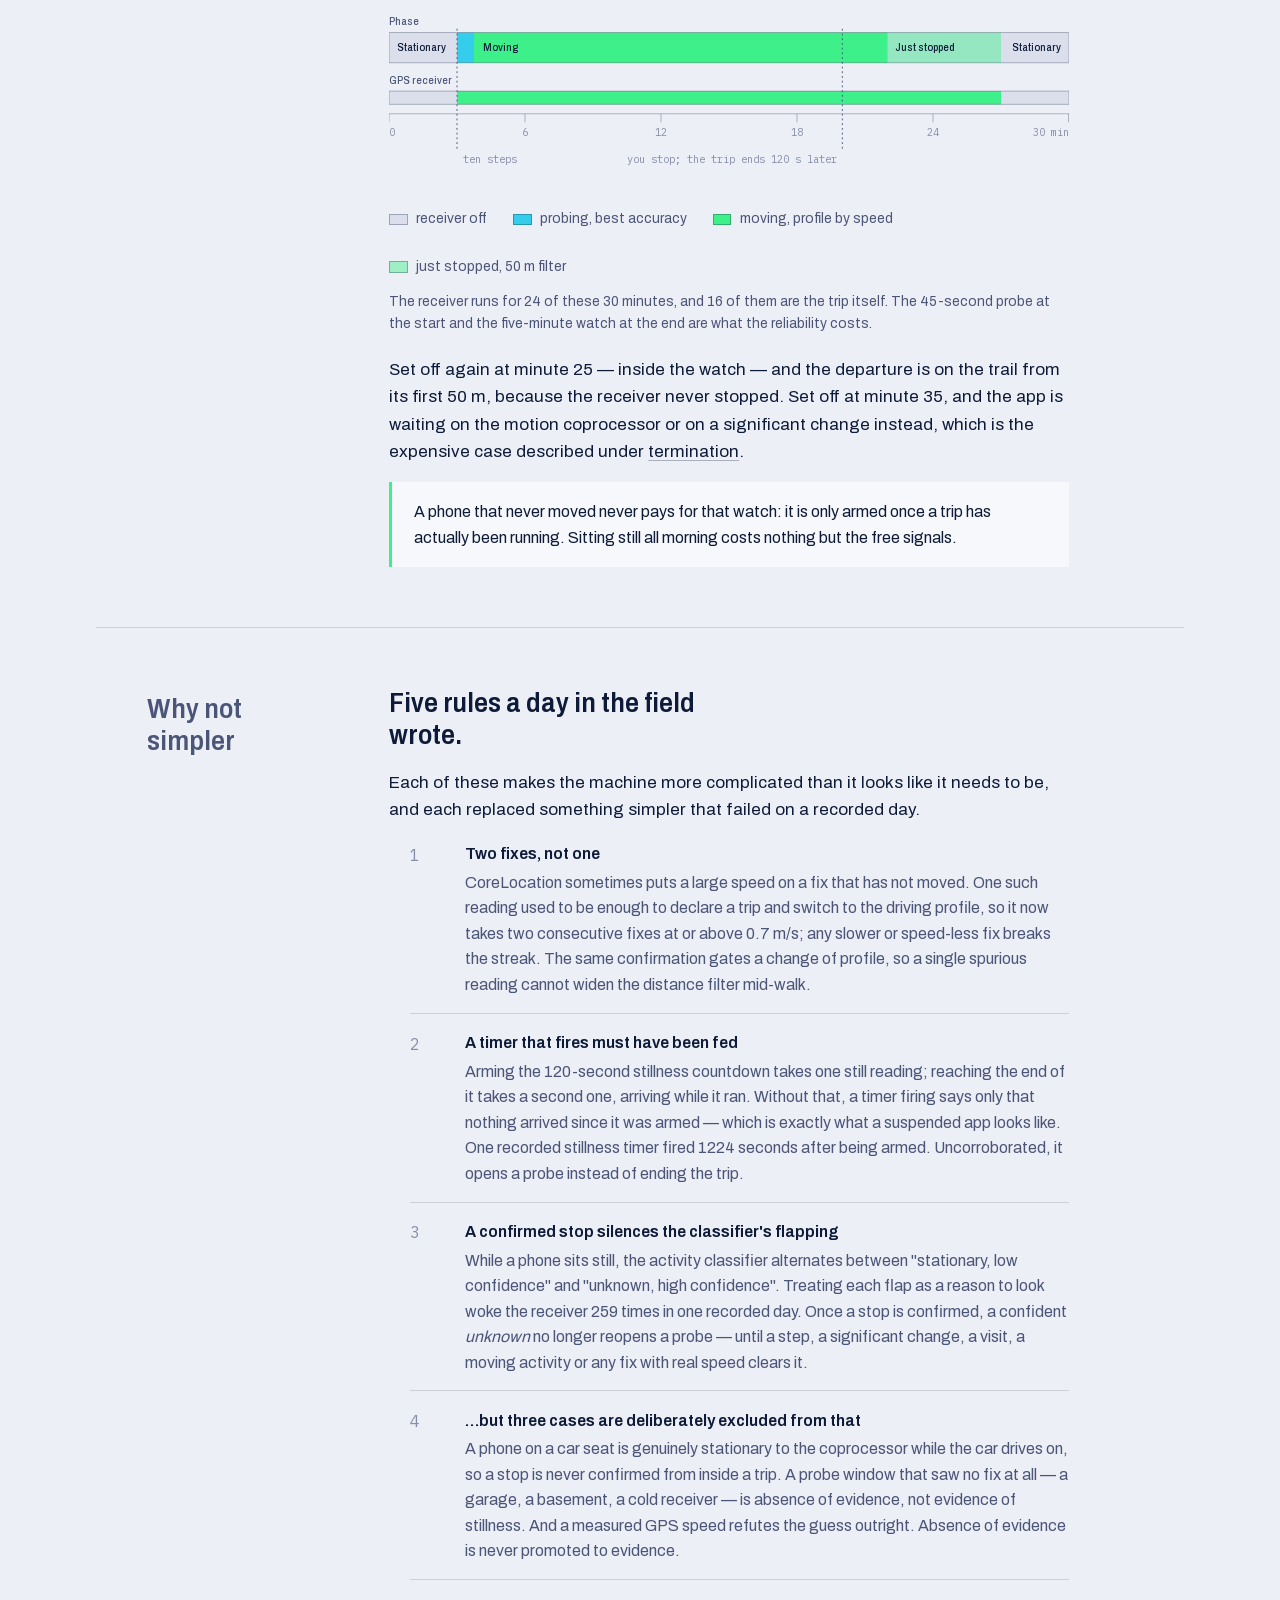
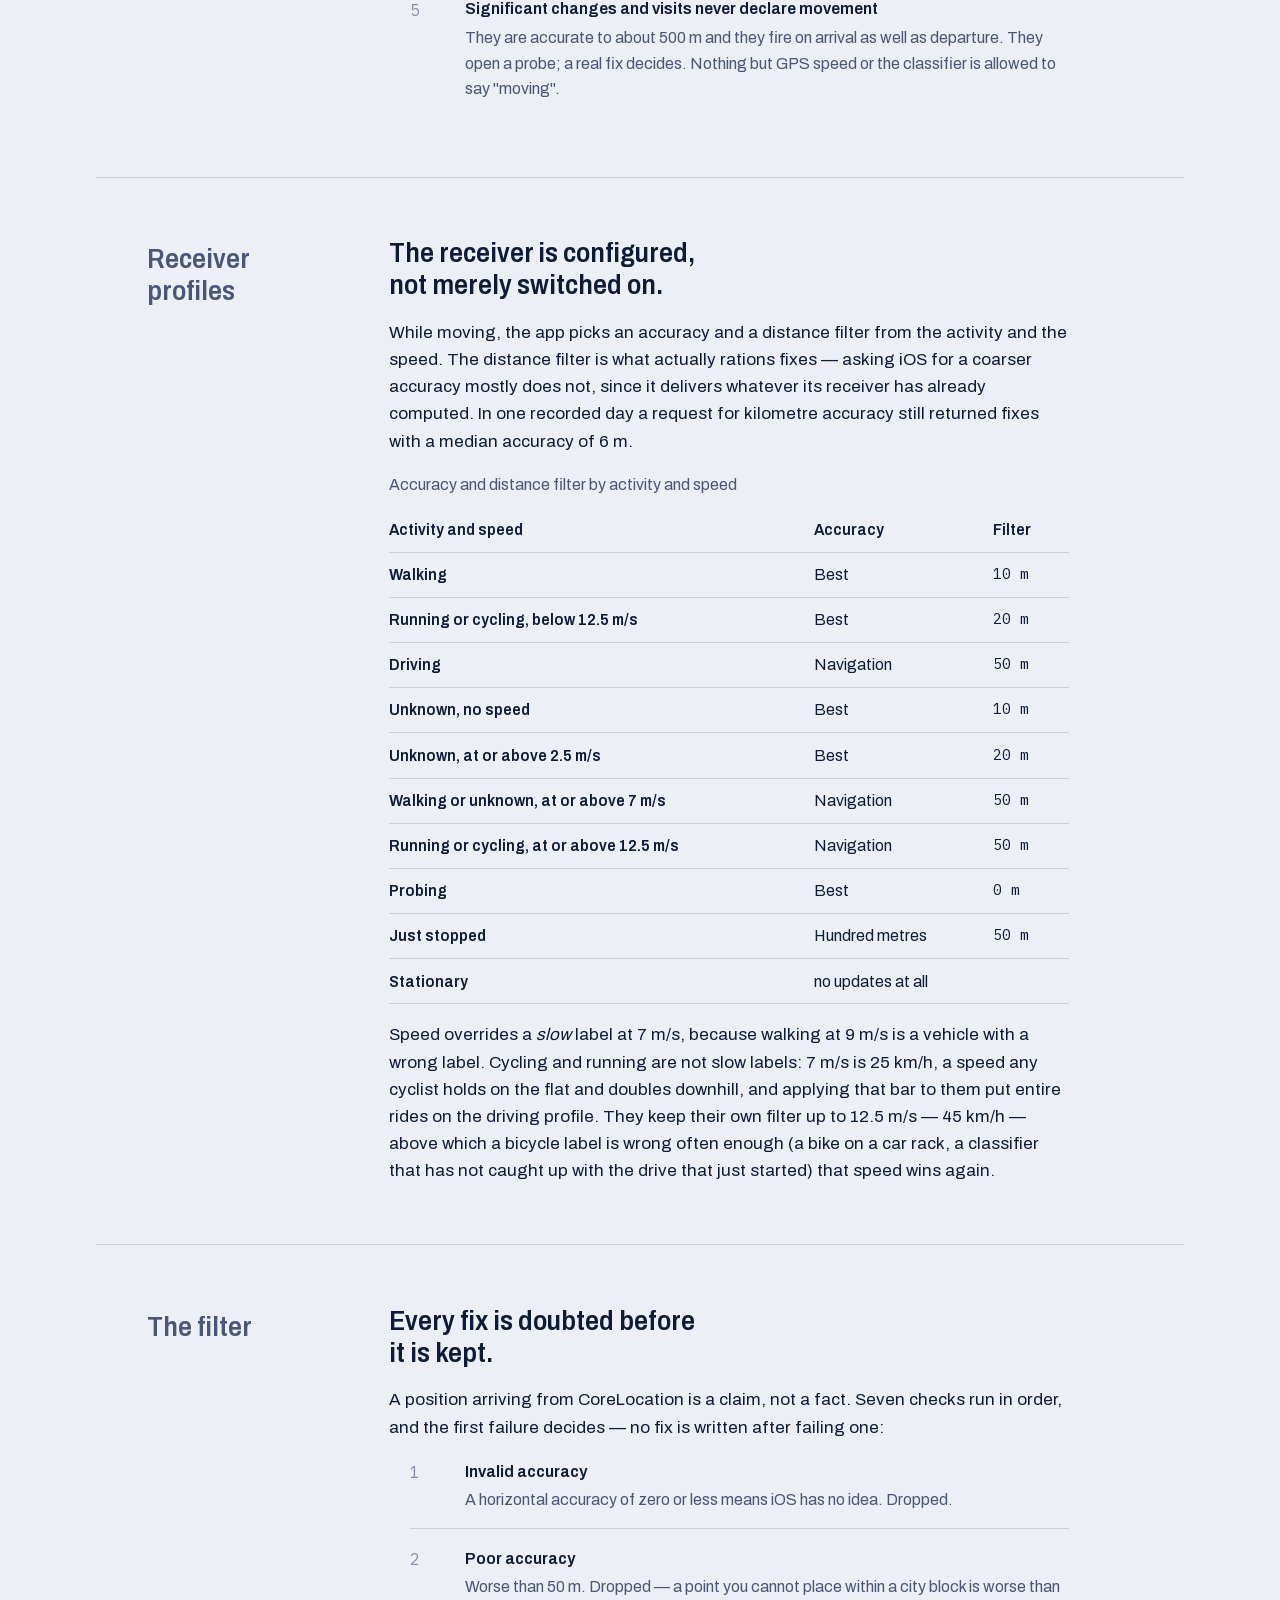
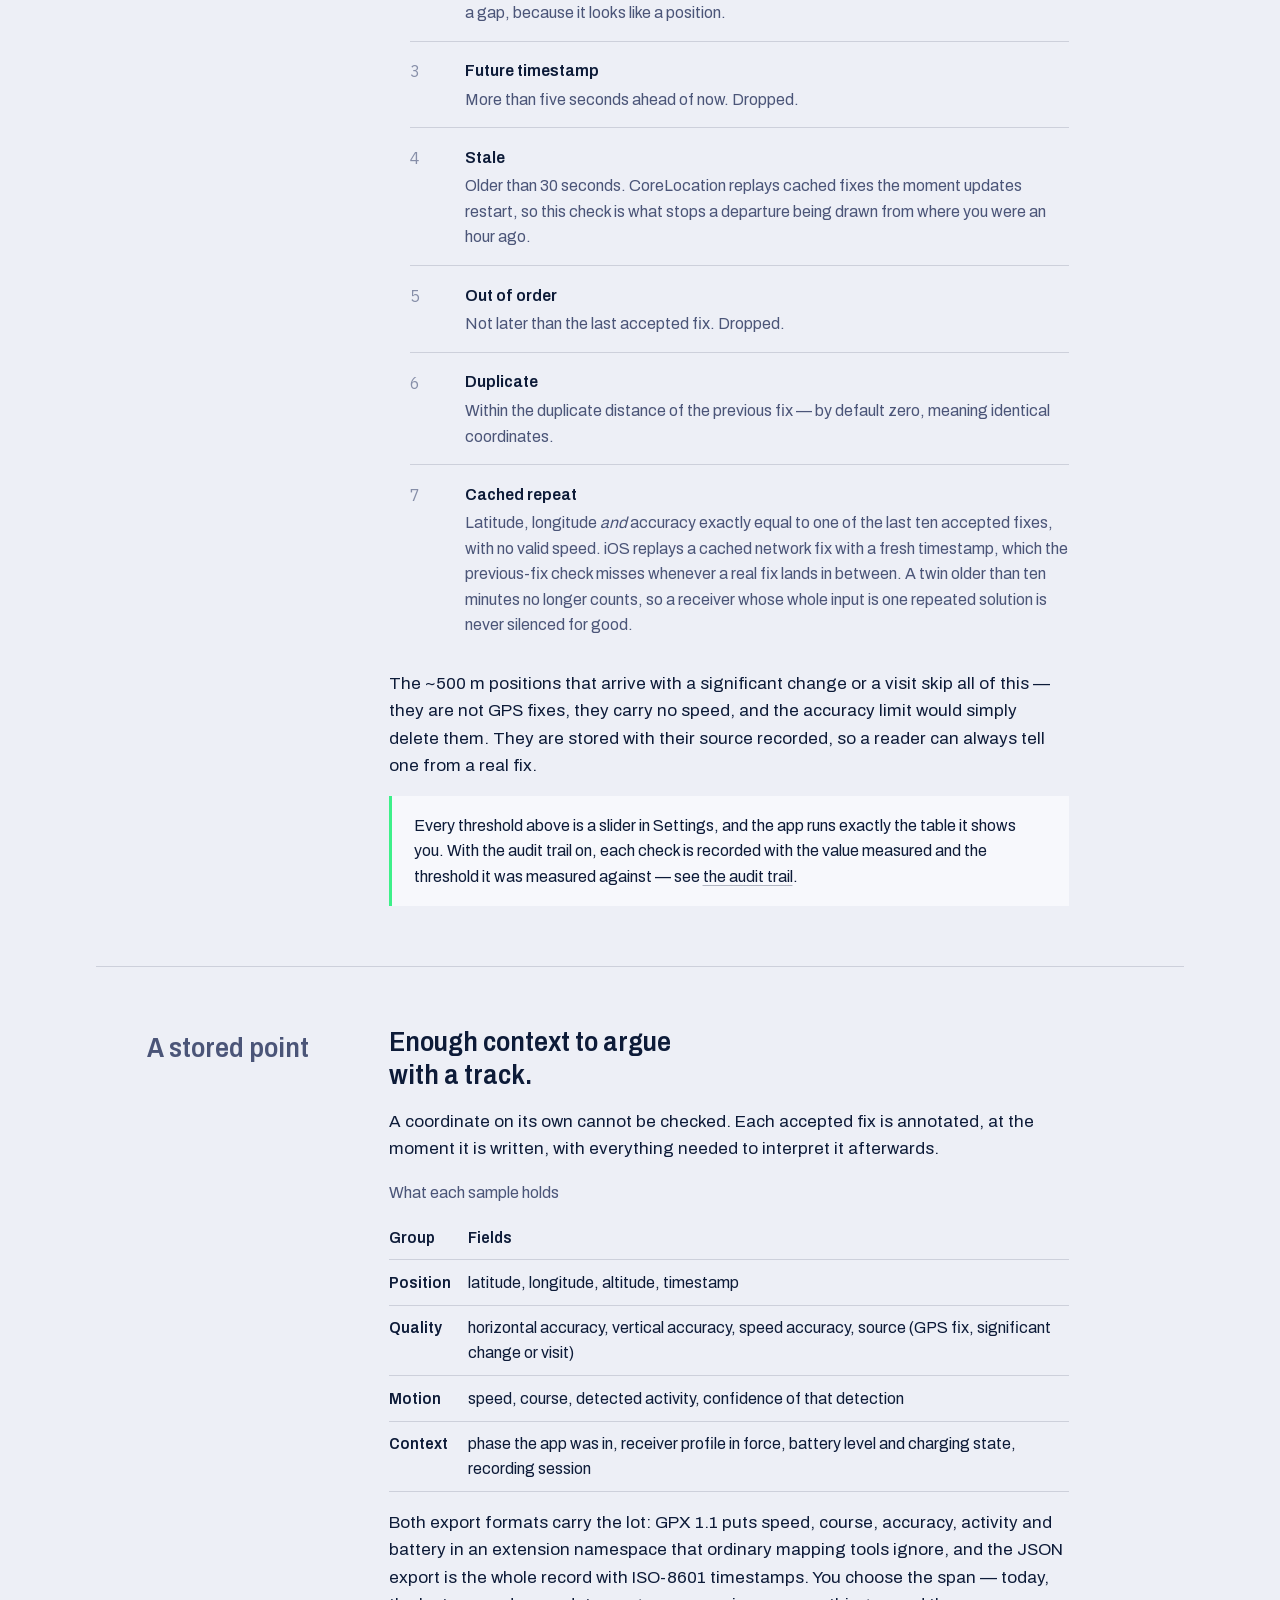
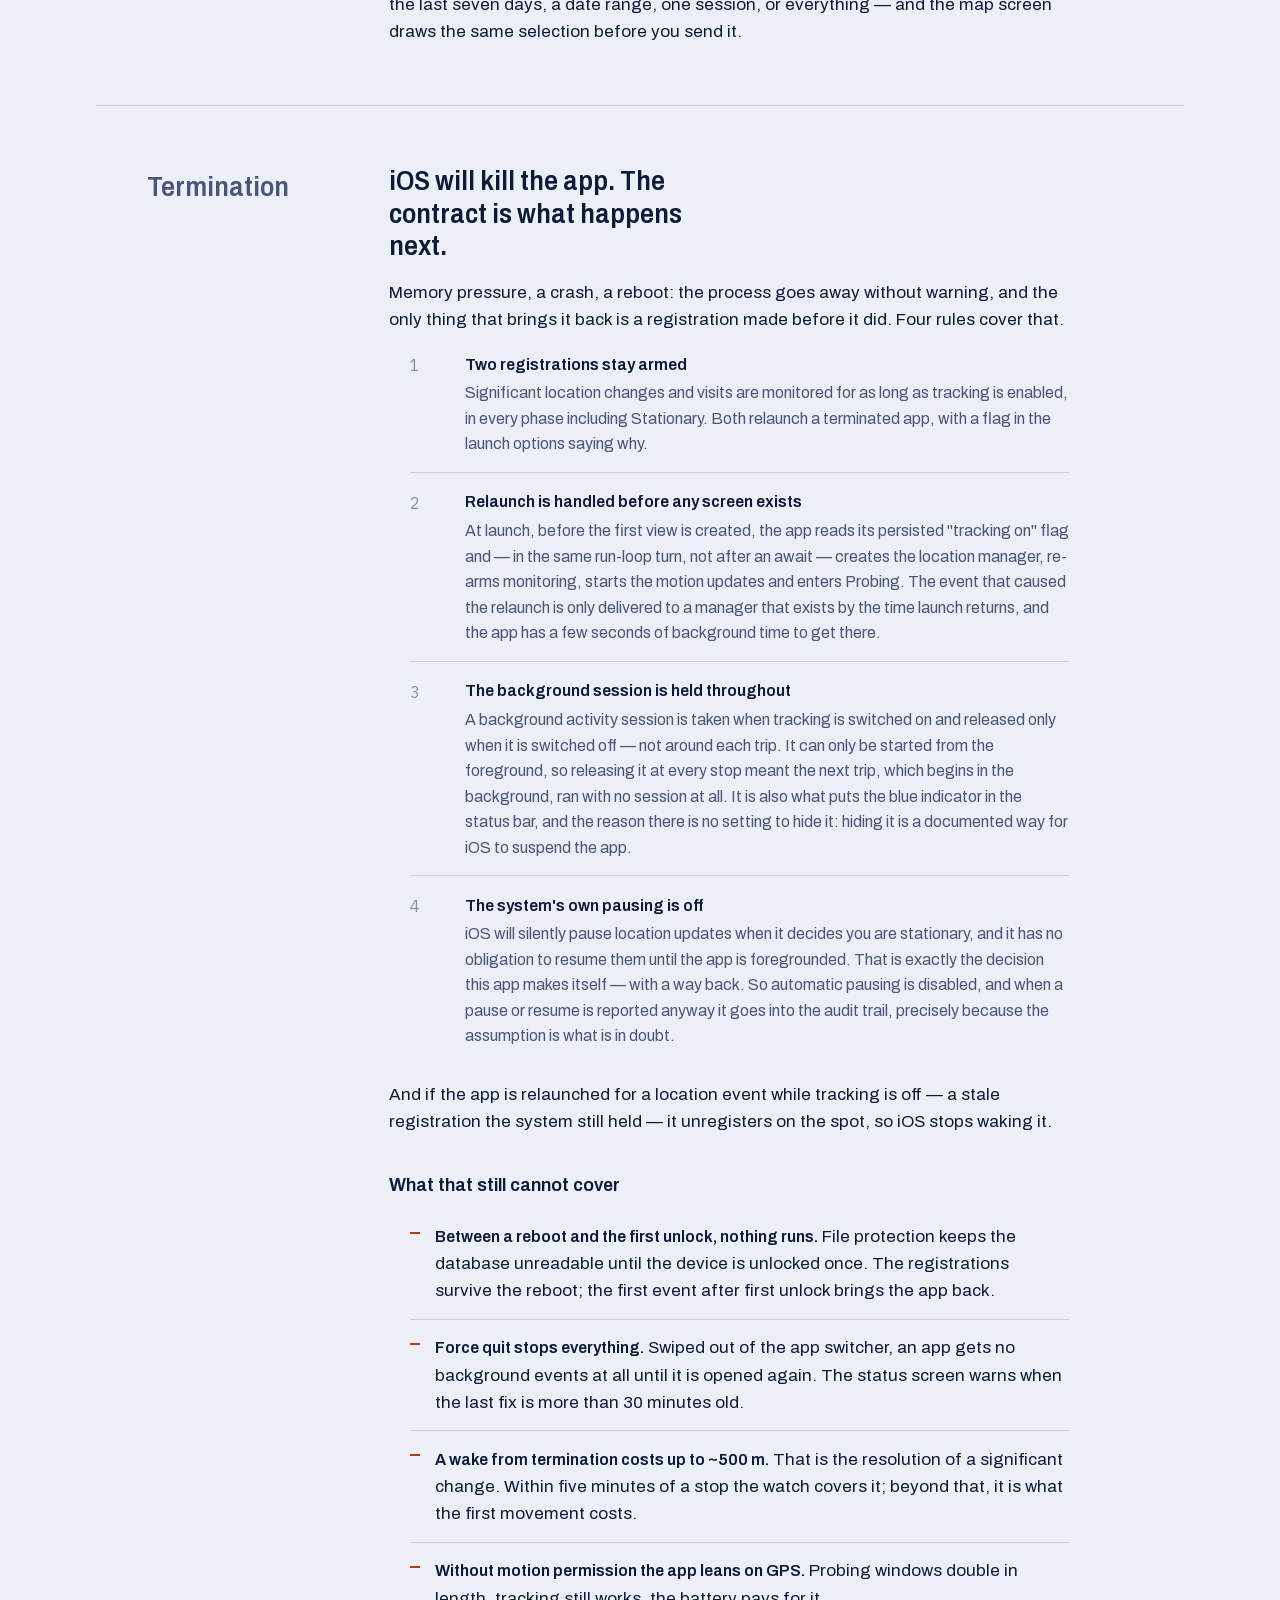
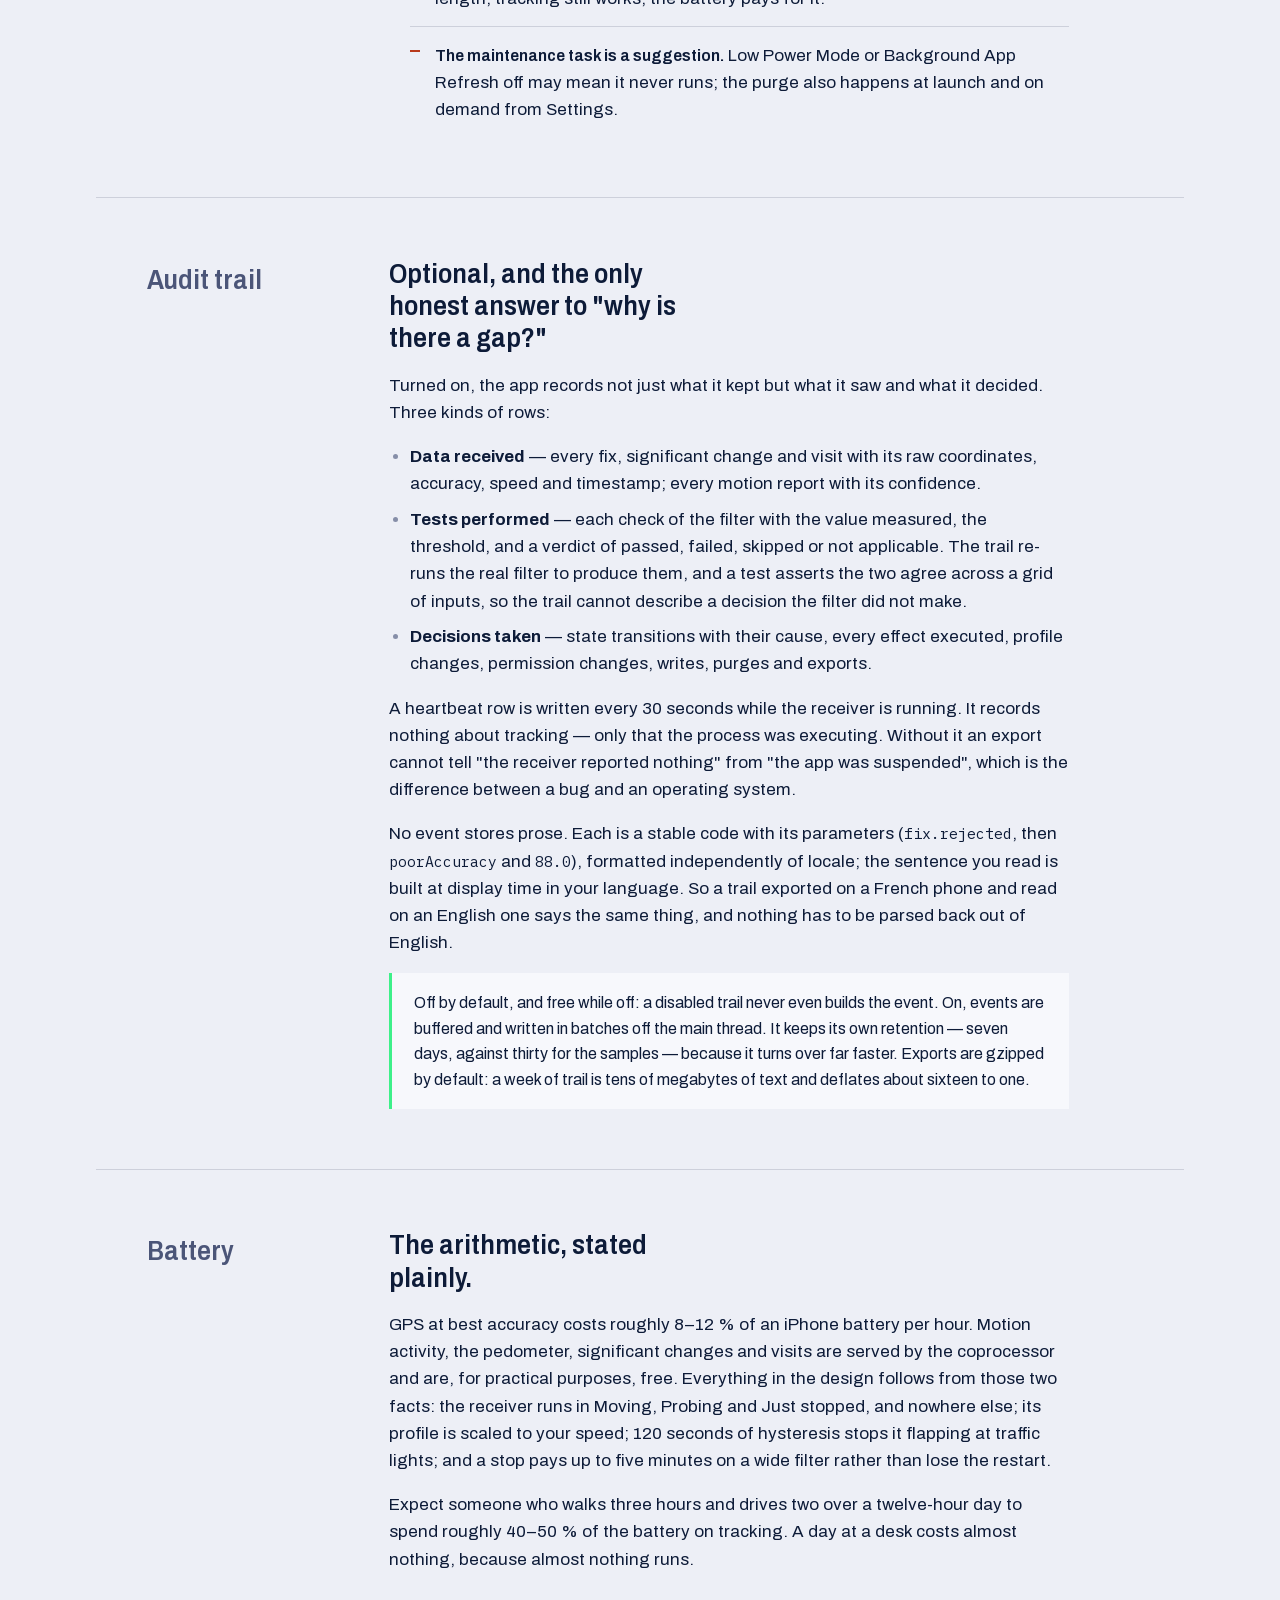
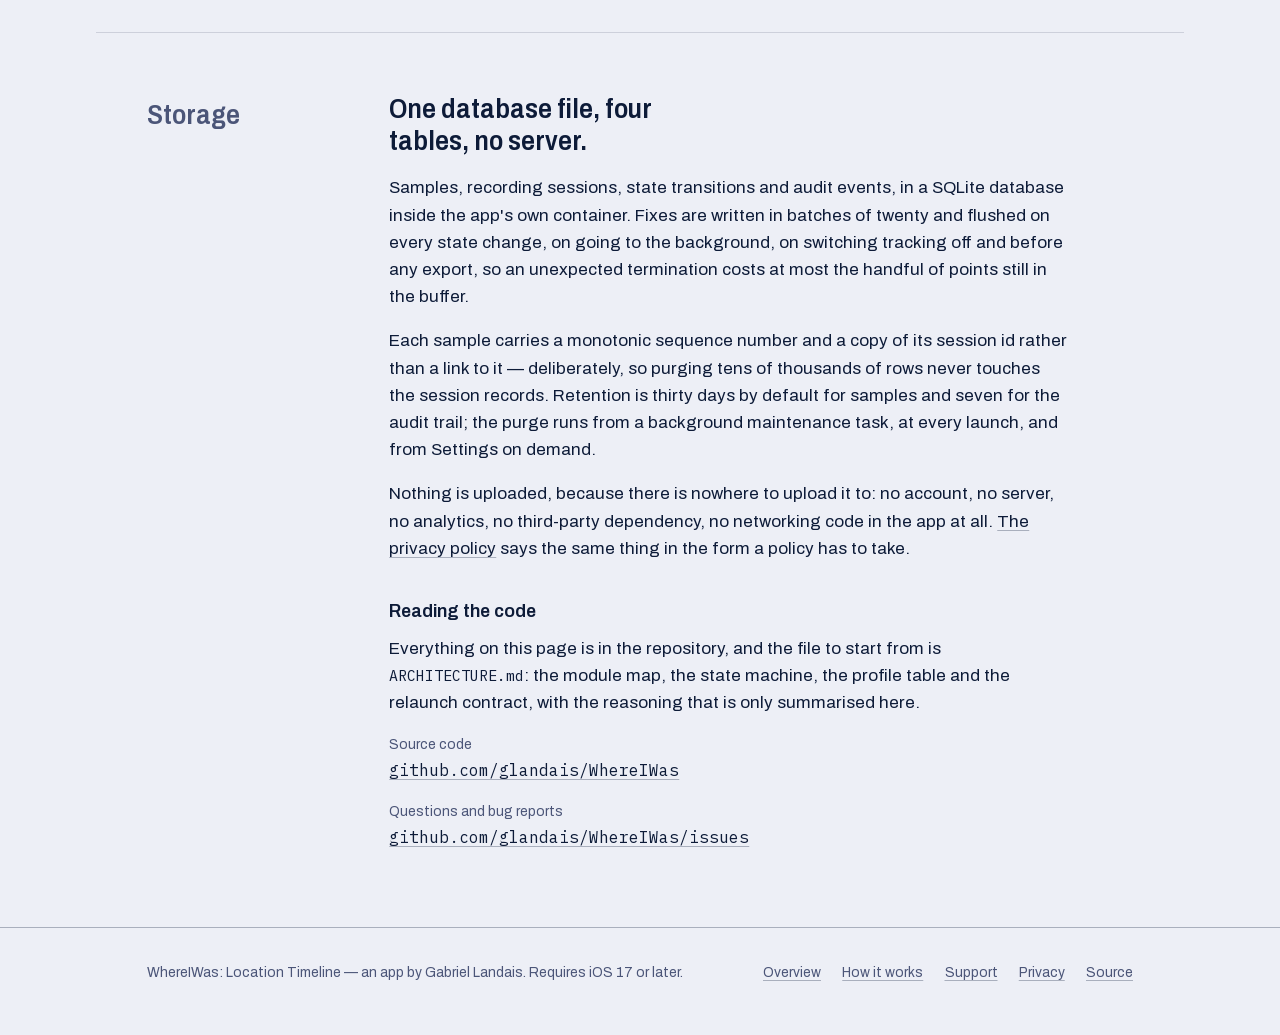
==== commit d562e26c: "Sell the app to travellers, and in Latin America too The listing spoke to first responders and waste" ====
--- a/docs/how-it-works/index.html
+++ b/docs/how-it-works/index.html
@@ -3,7 +3,7 @@
 <head>
   <meta charset="utf-8">
   <meta name="viewport" content="width=device-width, initial-scale=1, viewport-fit=cover">
-  <title>How it works — WhereIWas GPS Logger</title>
+  <title>How it works — WhereIWas: Location Timeline</title>
   <meta name="description" content="The mechanism in full: the signals WhereIWas listens to, the five phases of its state machine, the receiver profiles, the checks every fix has to pass, and what happens when iOS terminates or reboots the device.">
   <link rel="canonical" href="https://glandais.github.io/WhereIWas/how-it-works/">
   <link rel="icon" type="image/png" sizes="180x180" href="../assets/appicon-180.png">
@@ -18,7 +18,7 @@
 <body>
   <header class="masthead">
     <div class="container masthead__inner">
-      <a class="wordmark" href="../"><b>WhereIWas</b> <span>GPS Logger</span></a>
+      <a class="wordmark" href="../"><b>WhereIWas</b> <span>Location Timeline</span></a>
       <nav class="nav" aria-label="Primary">
         <a href="../">Overview</a>
         <a href="../how-it-works/" aria-current="page">How it works</a>
@@ -29,7 +29,7 @@
   </header>
   <main>
     <section class="doc-head container">
-      <p class="doc-meta">Mechanism — WhereIWas GPS Logger — iOS 17 or later</p>
+      <p class="doc-meta">Mechanism — WhereIWas: Location Timeline — iOS 17 or later</p>
       <h1>How it works</h1>
       <p>
         A tracker that switches its own receiver off is asking to be trusted
@@ -638,7 +638,7 @@
   </main>
   <footer class="footer">
     <div class="container footer__inner">
-      <span>WhereIWas GPS Logger — an app by Gabriel Landais. Requires iOS 17 or later.</span>
+      <span>WhereIWas: Location Timeline — an app by Gabriel Landais. Requires iOS 17 or later.</span>
       <nav aria-label="Footer">
         <a href="../">Overview</a>
         <a href="../how-it-works/">How it works</a>
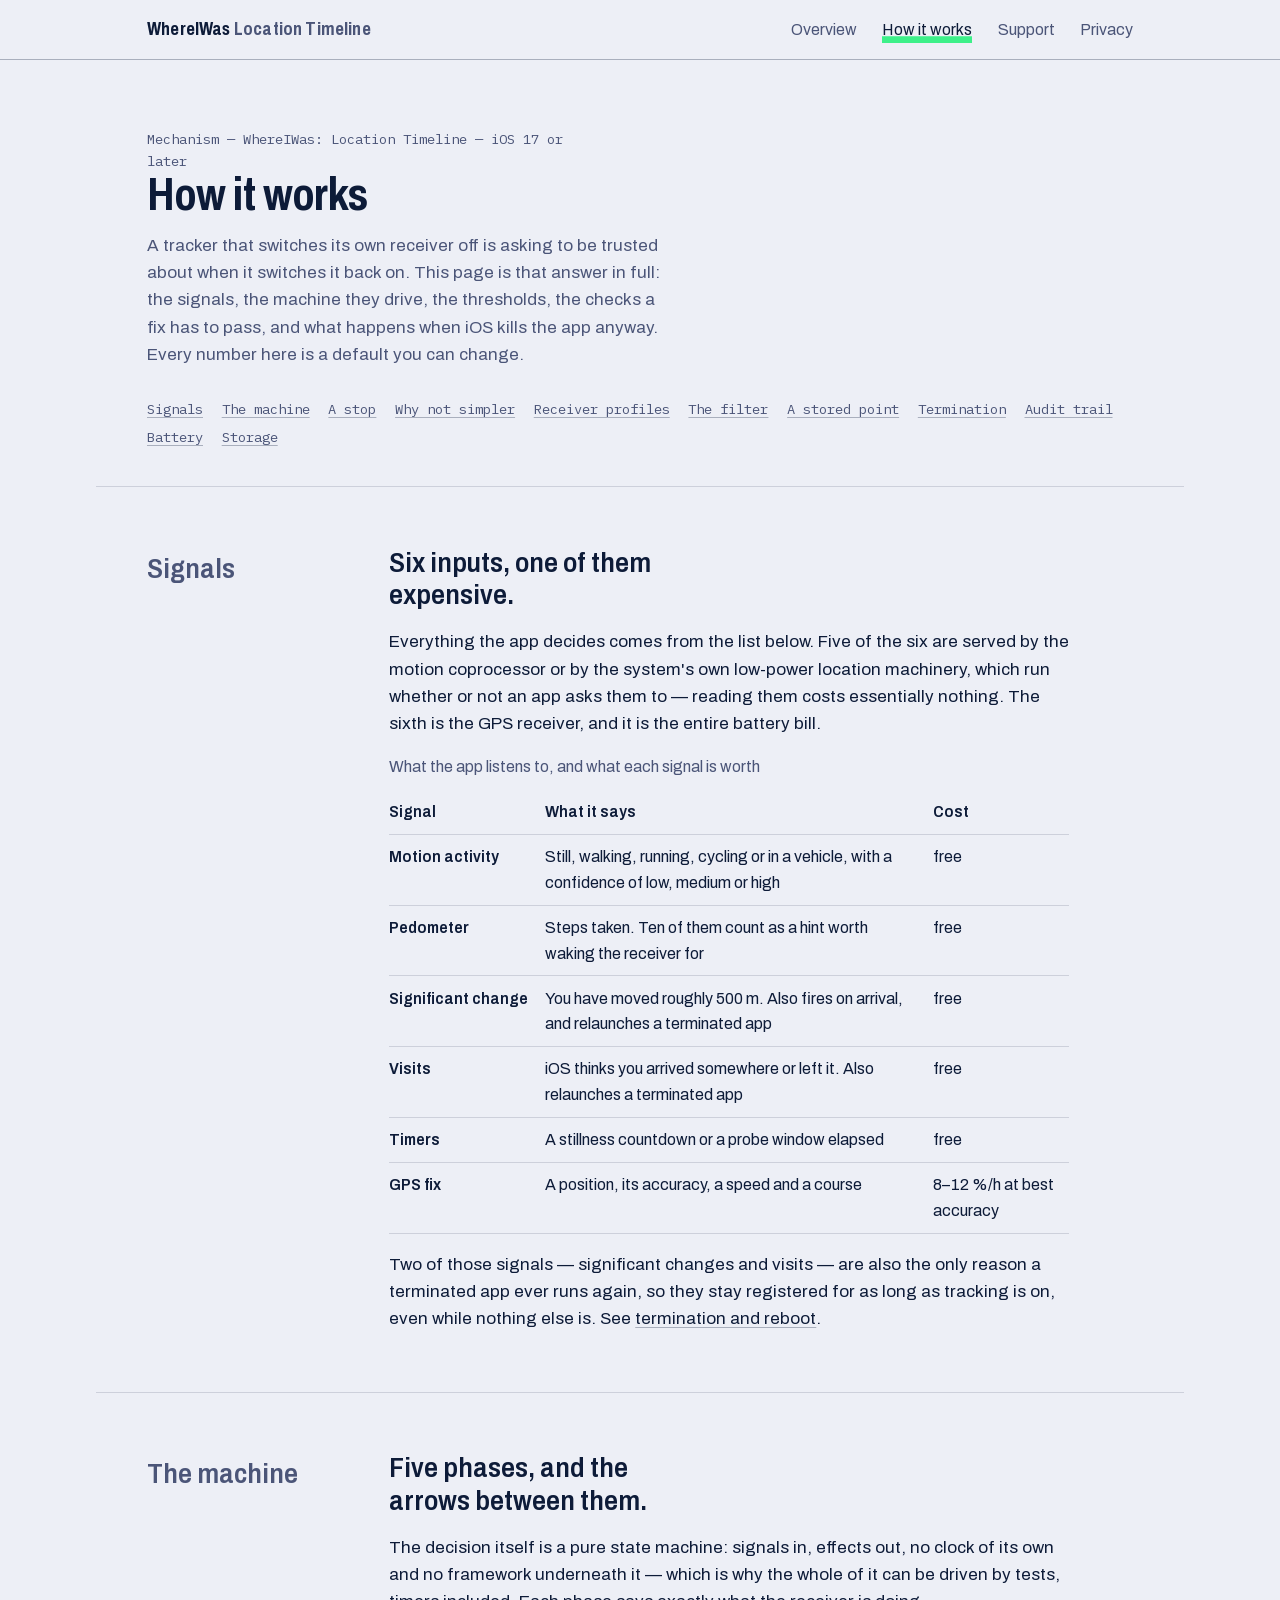
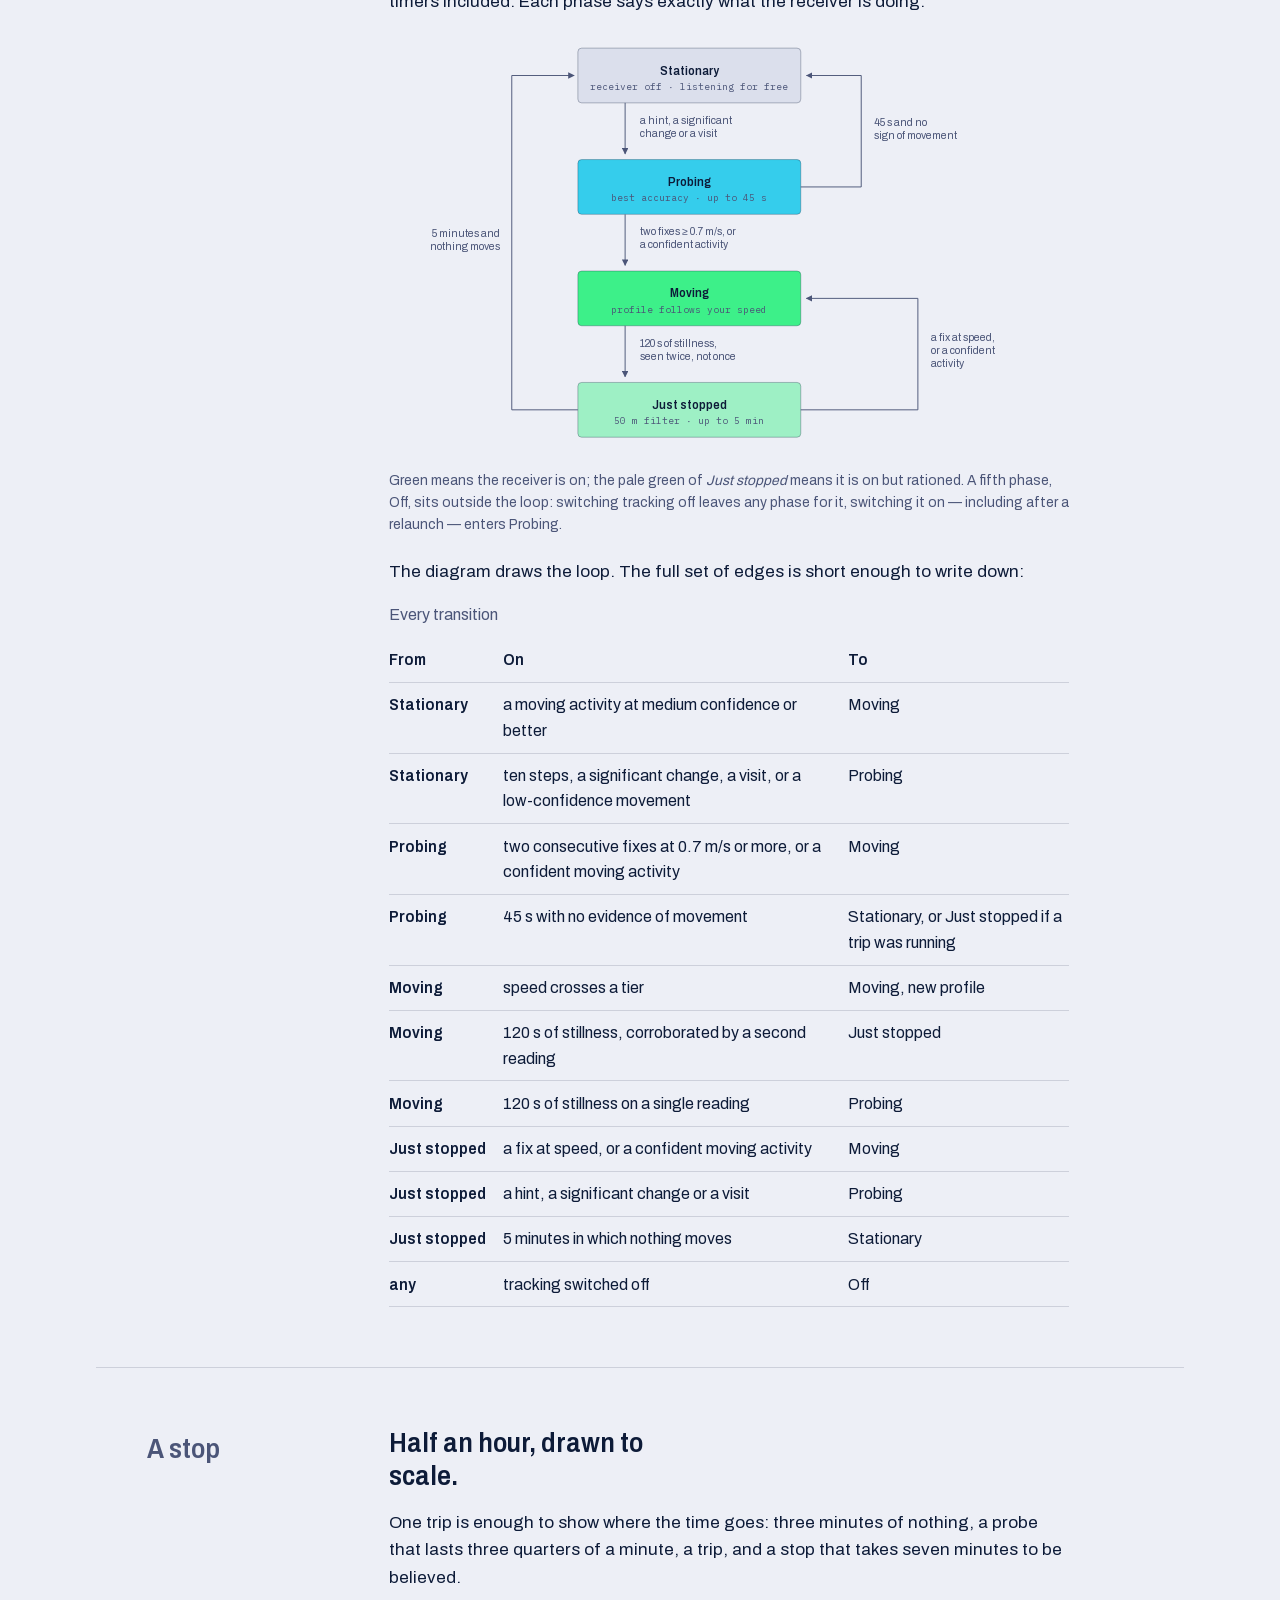
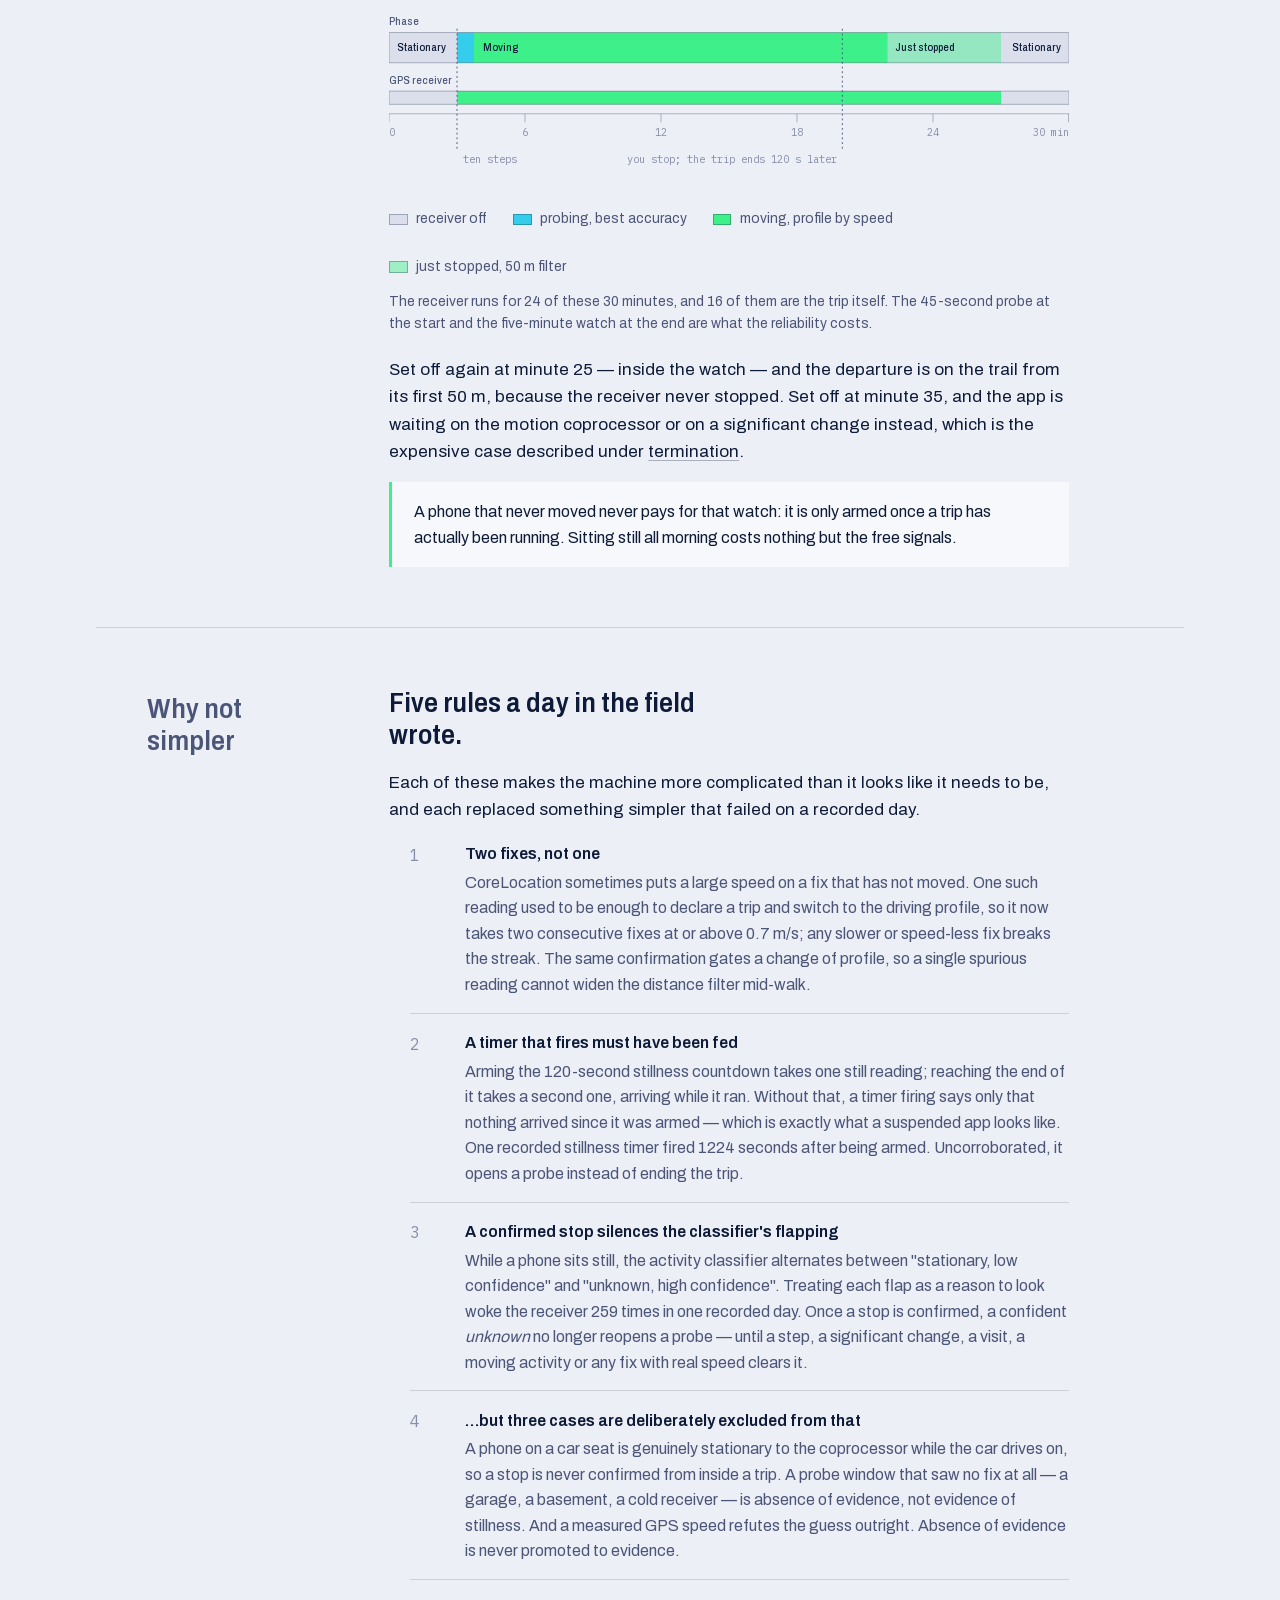
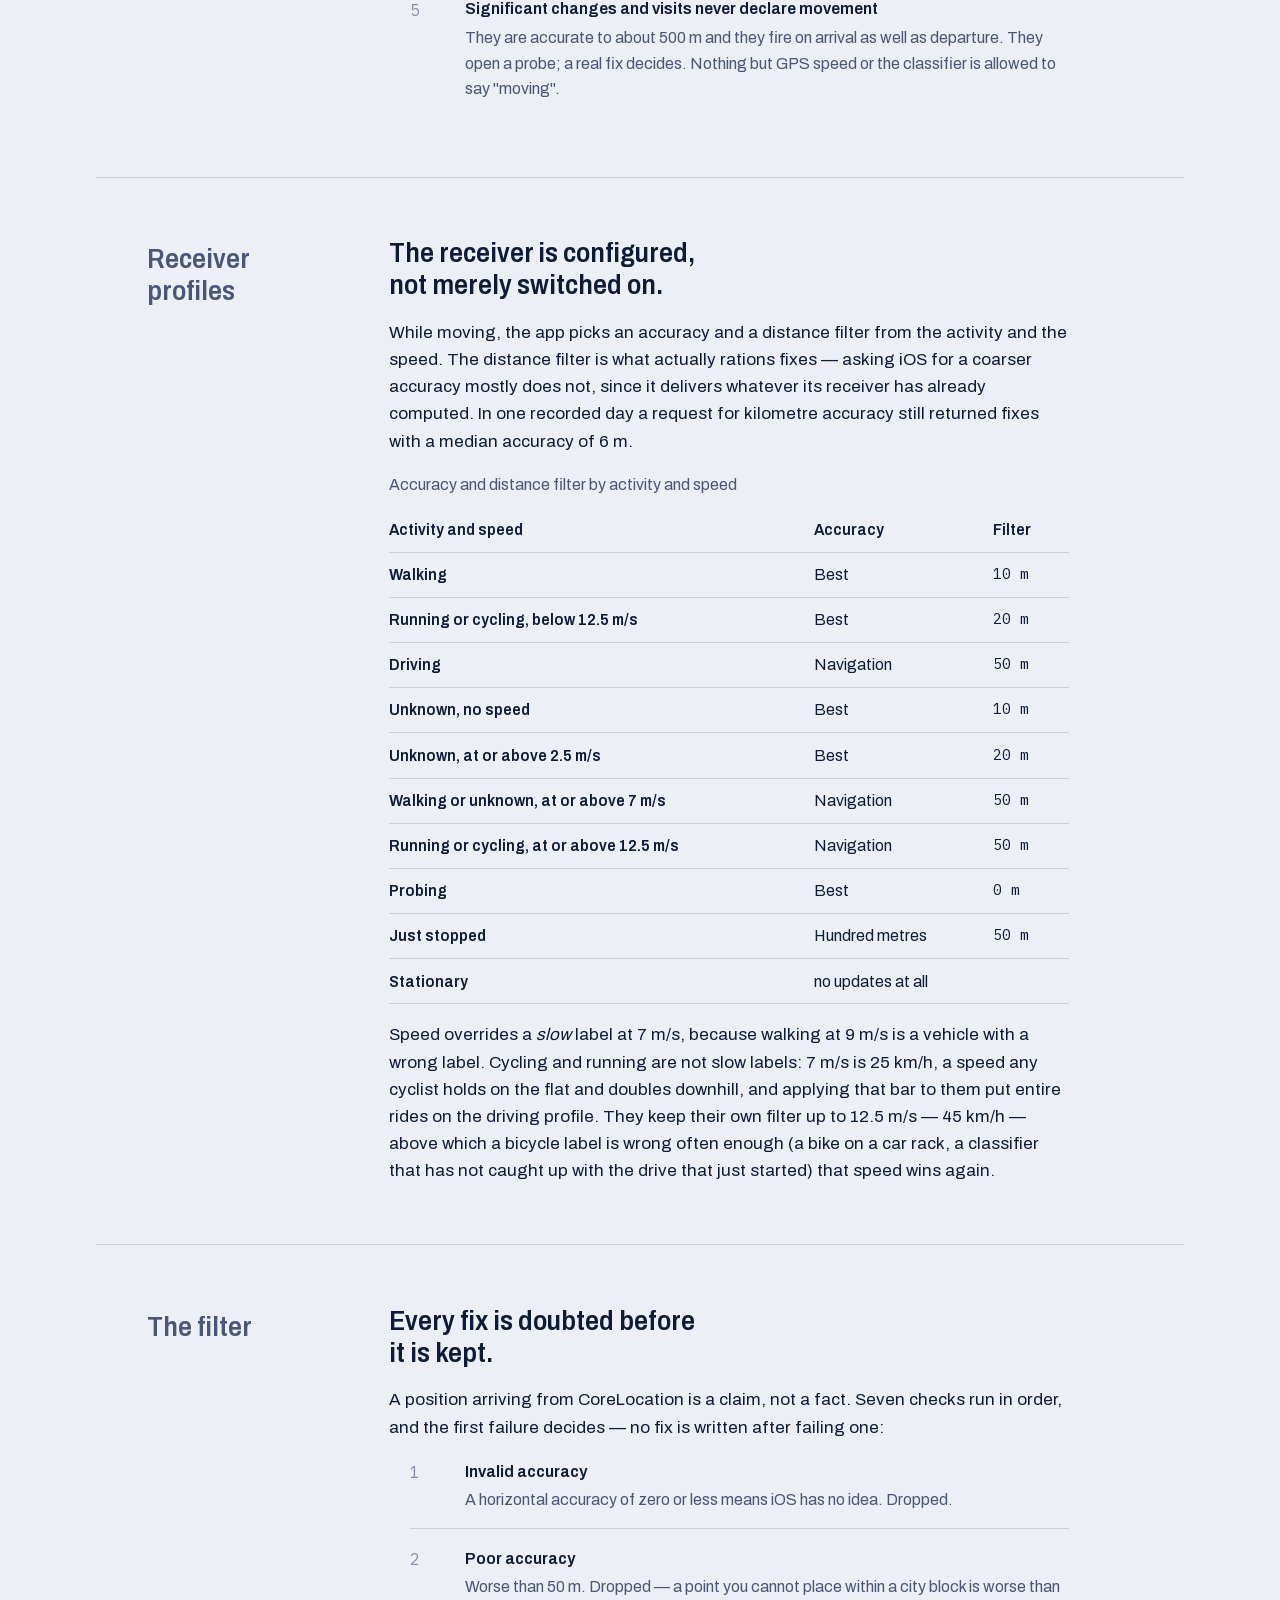
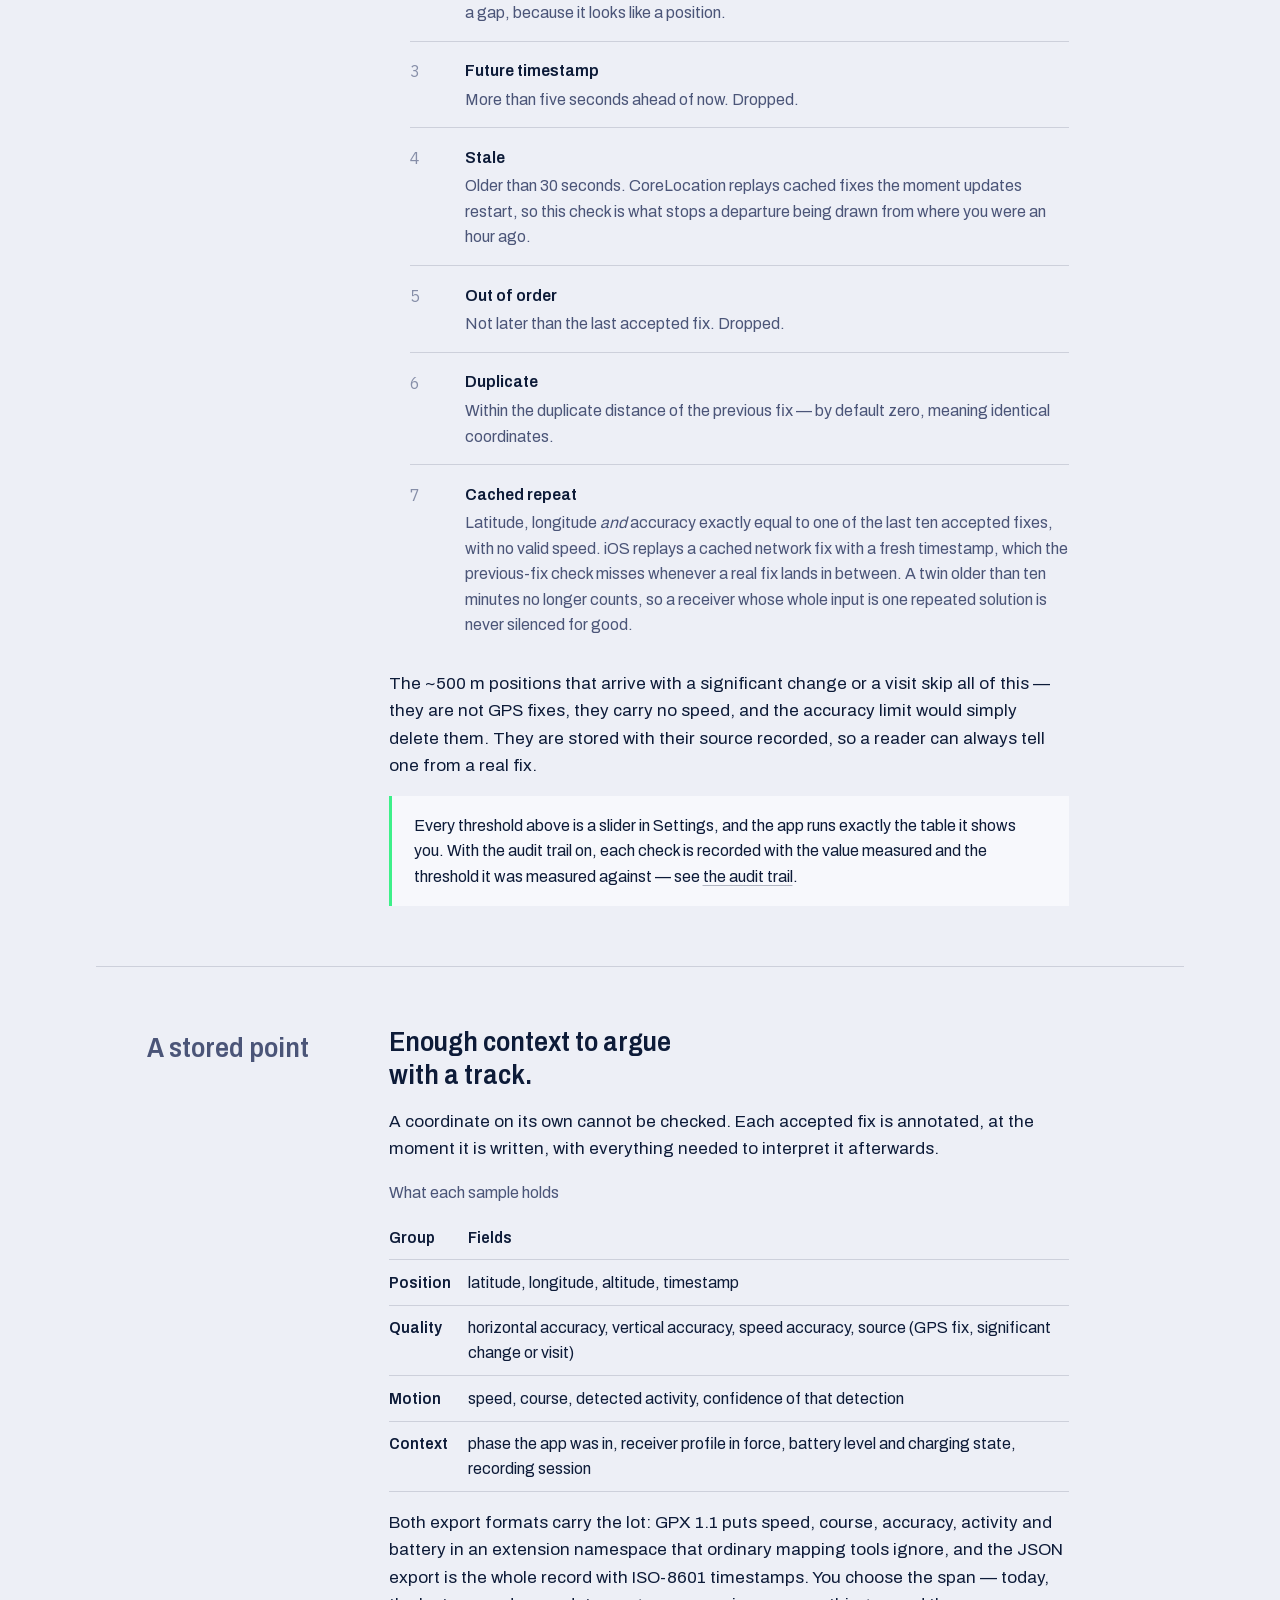
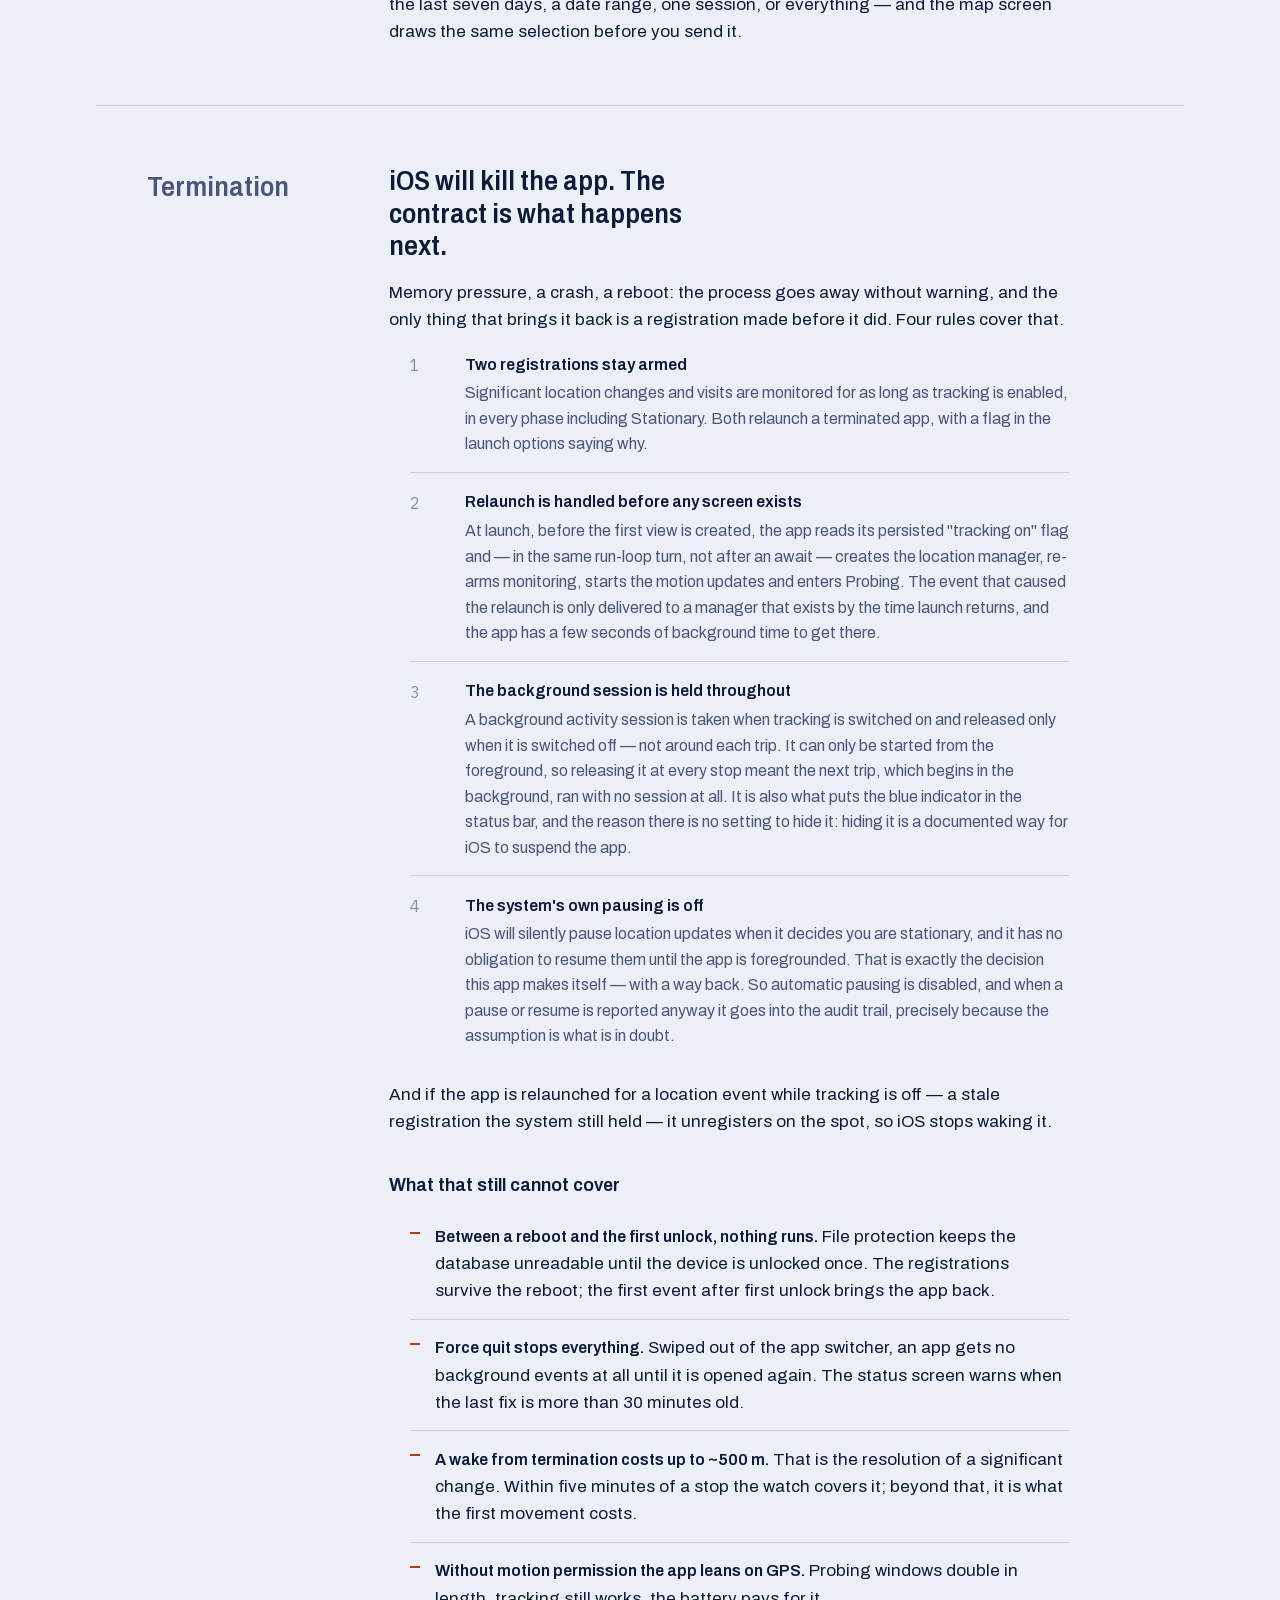
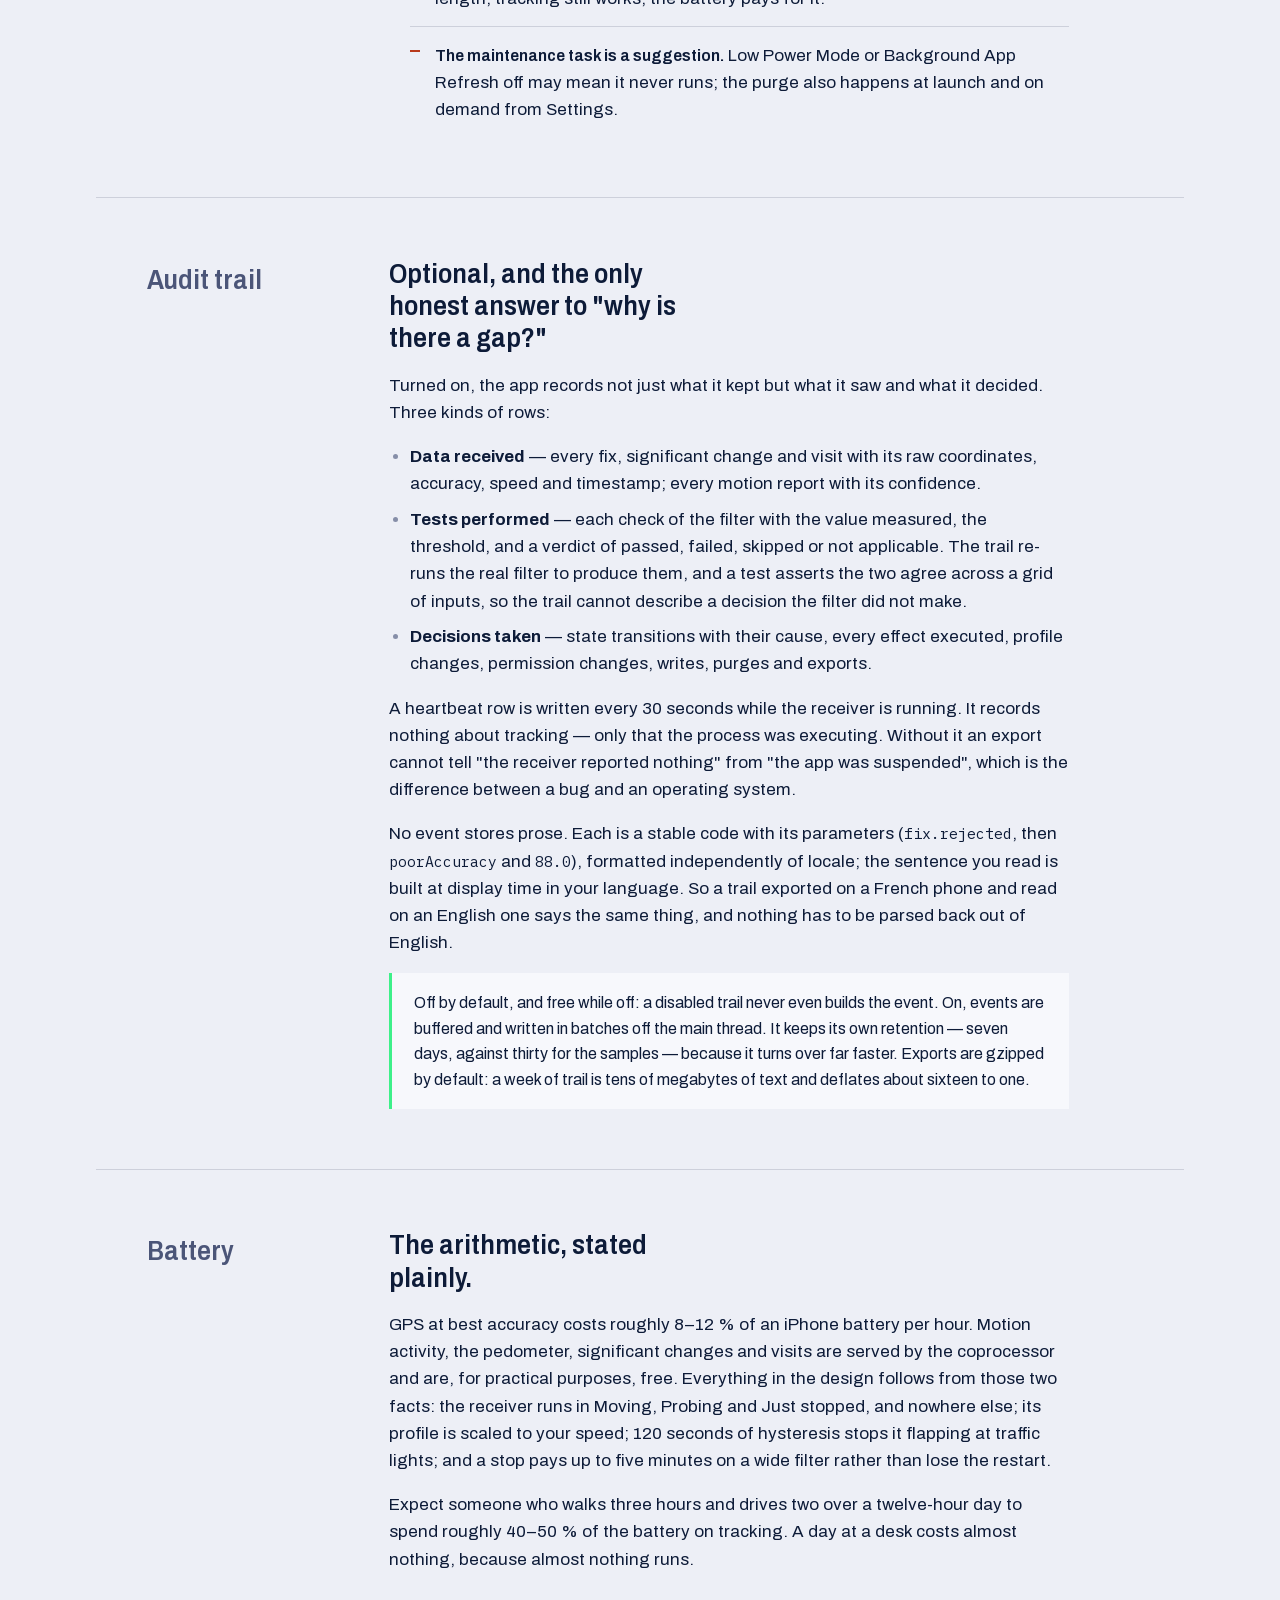
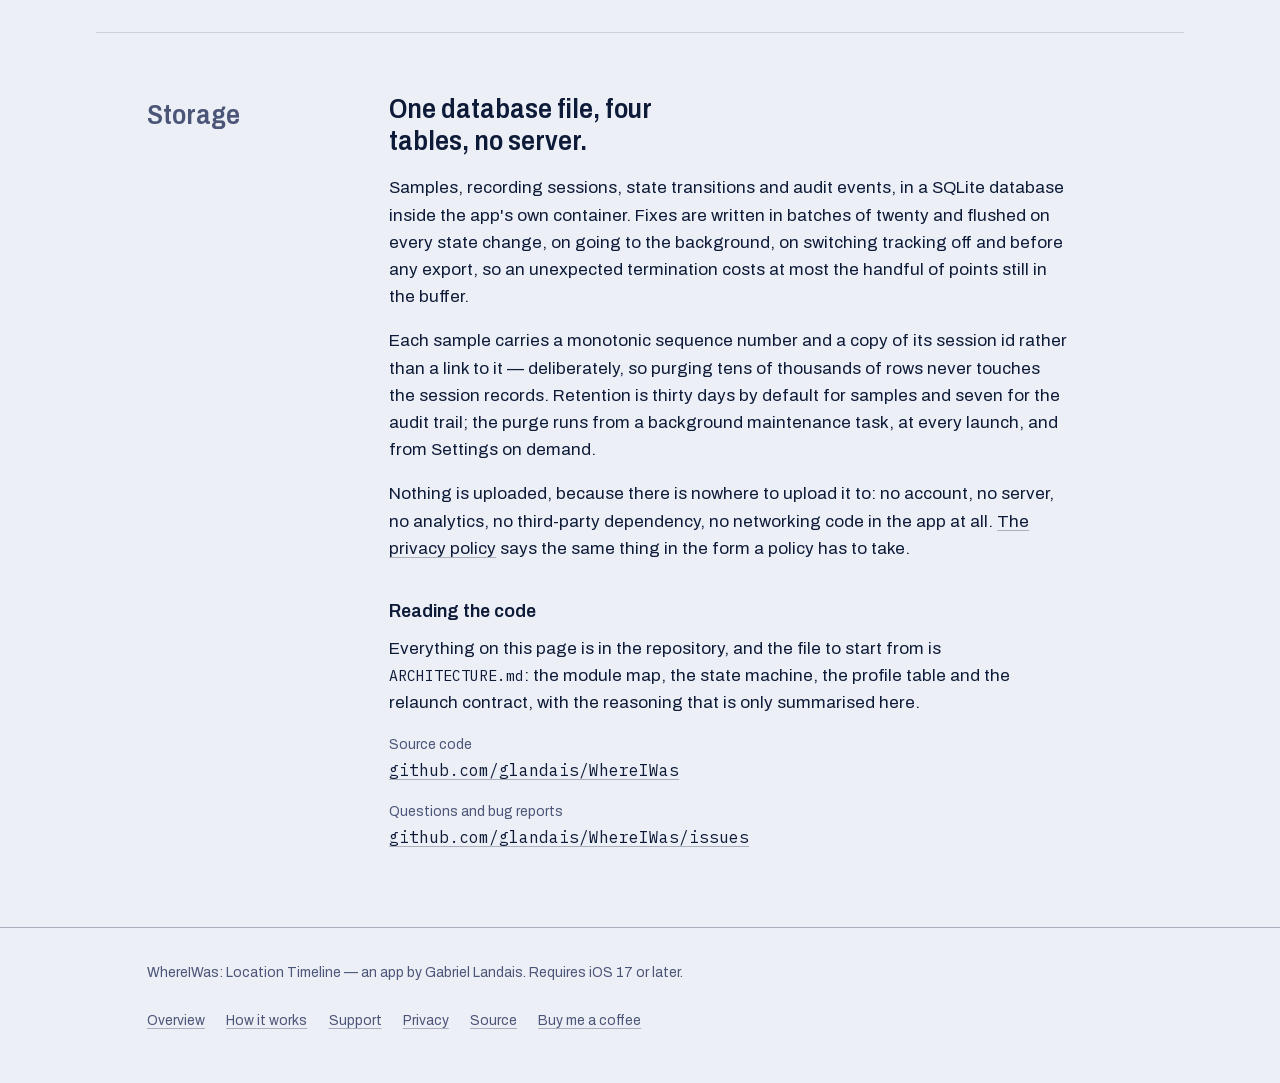
==== commit 24944b31: "Link the Ko-fi tip jar from the site Footer of the four pages plus a Tip jar entry in the Support co" ====
--- a/docs/how-it-works/index.html
+++ b/docs/how-it-works/index.html
@@ -645,6 +645,7 @@
         <a href="../support/">Support</a>
         <a href="../privacy/">Privacy</a>
         <a href="https://github.com/glandais/WhereIWas">Source</a>
+        <a href="https://ko-fi.com/gabylandais">Buy me a coffee</a>
       </nav>
     </div>
   </footer>
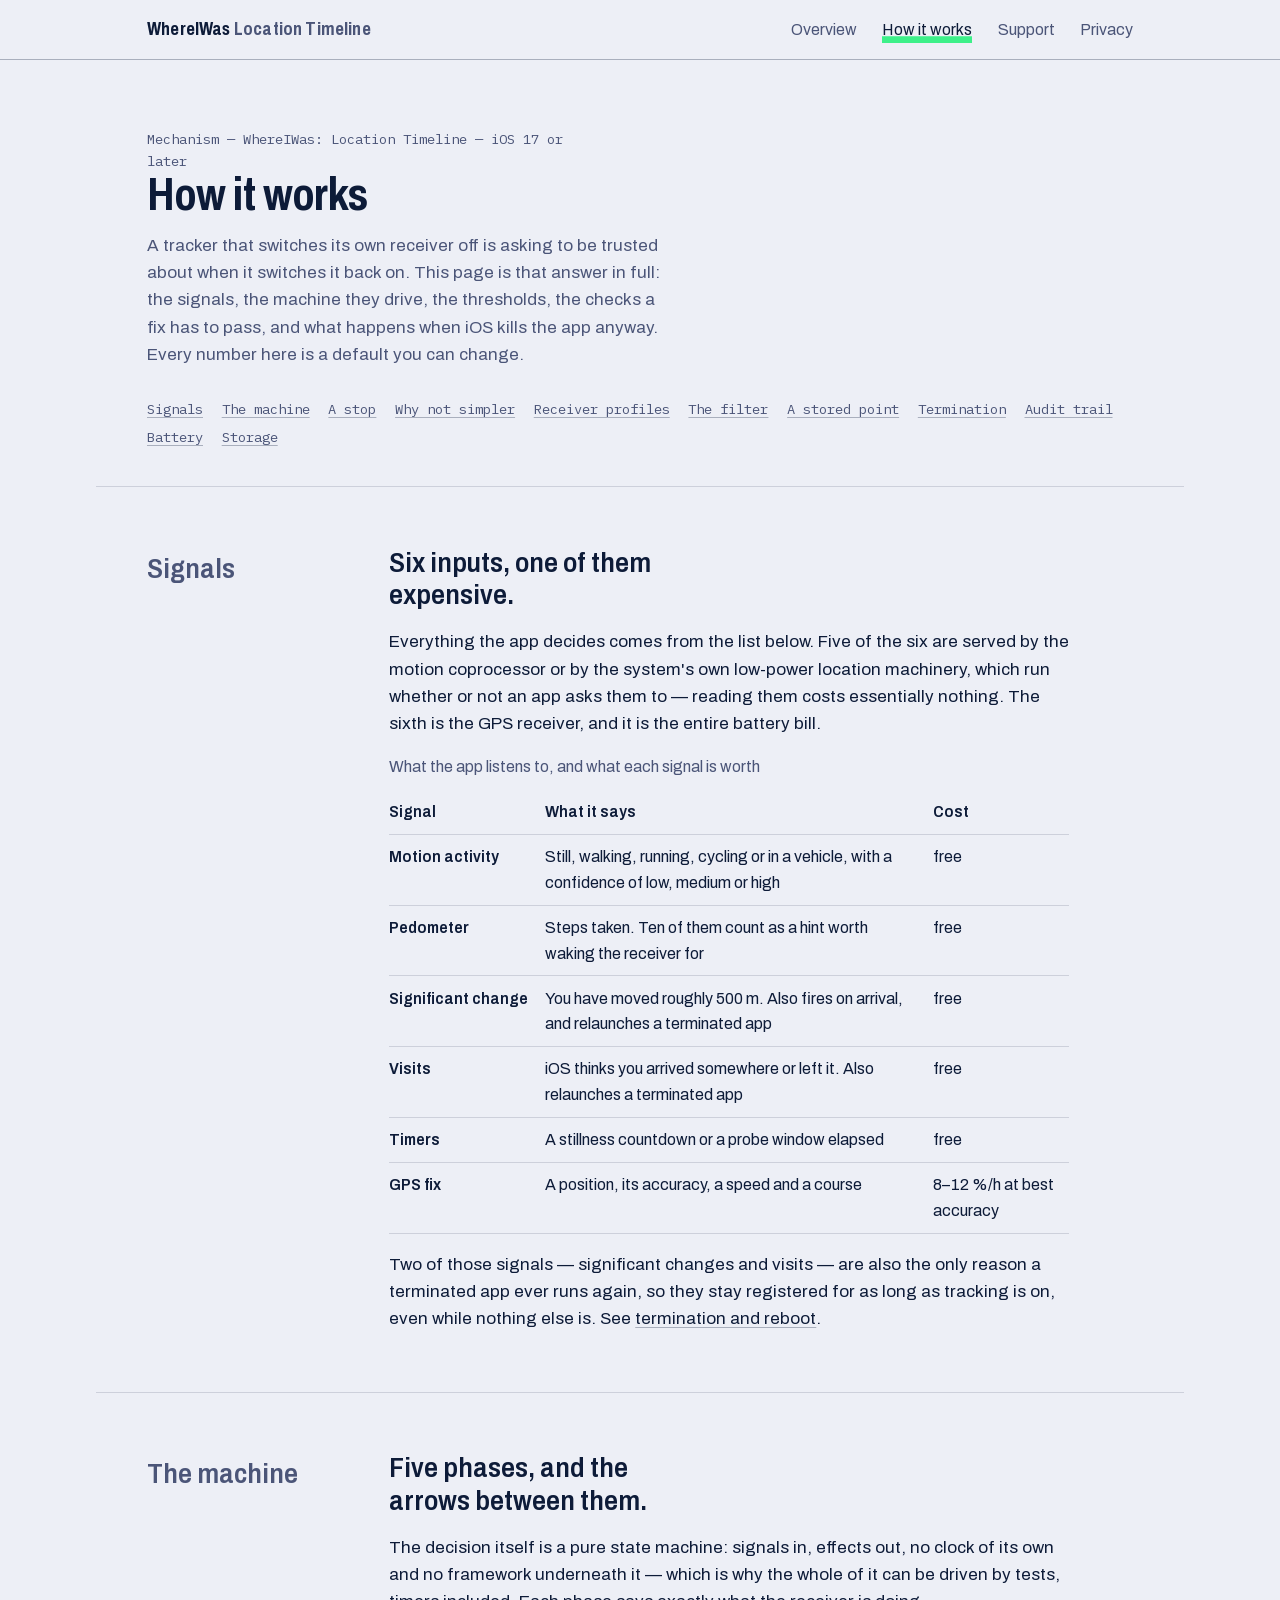
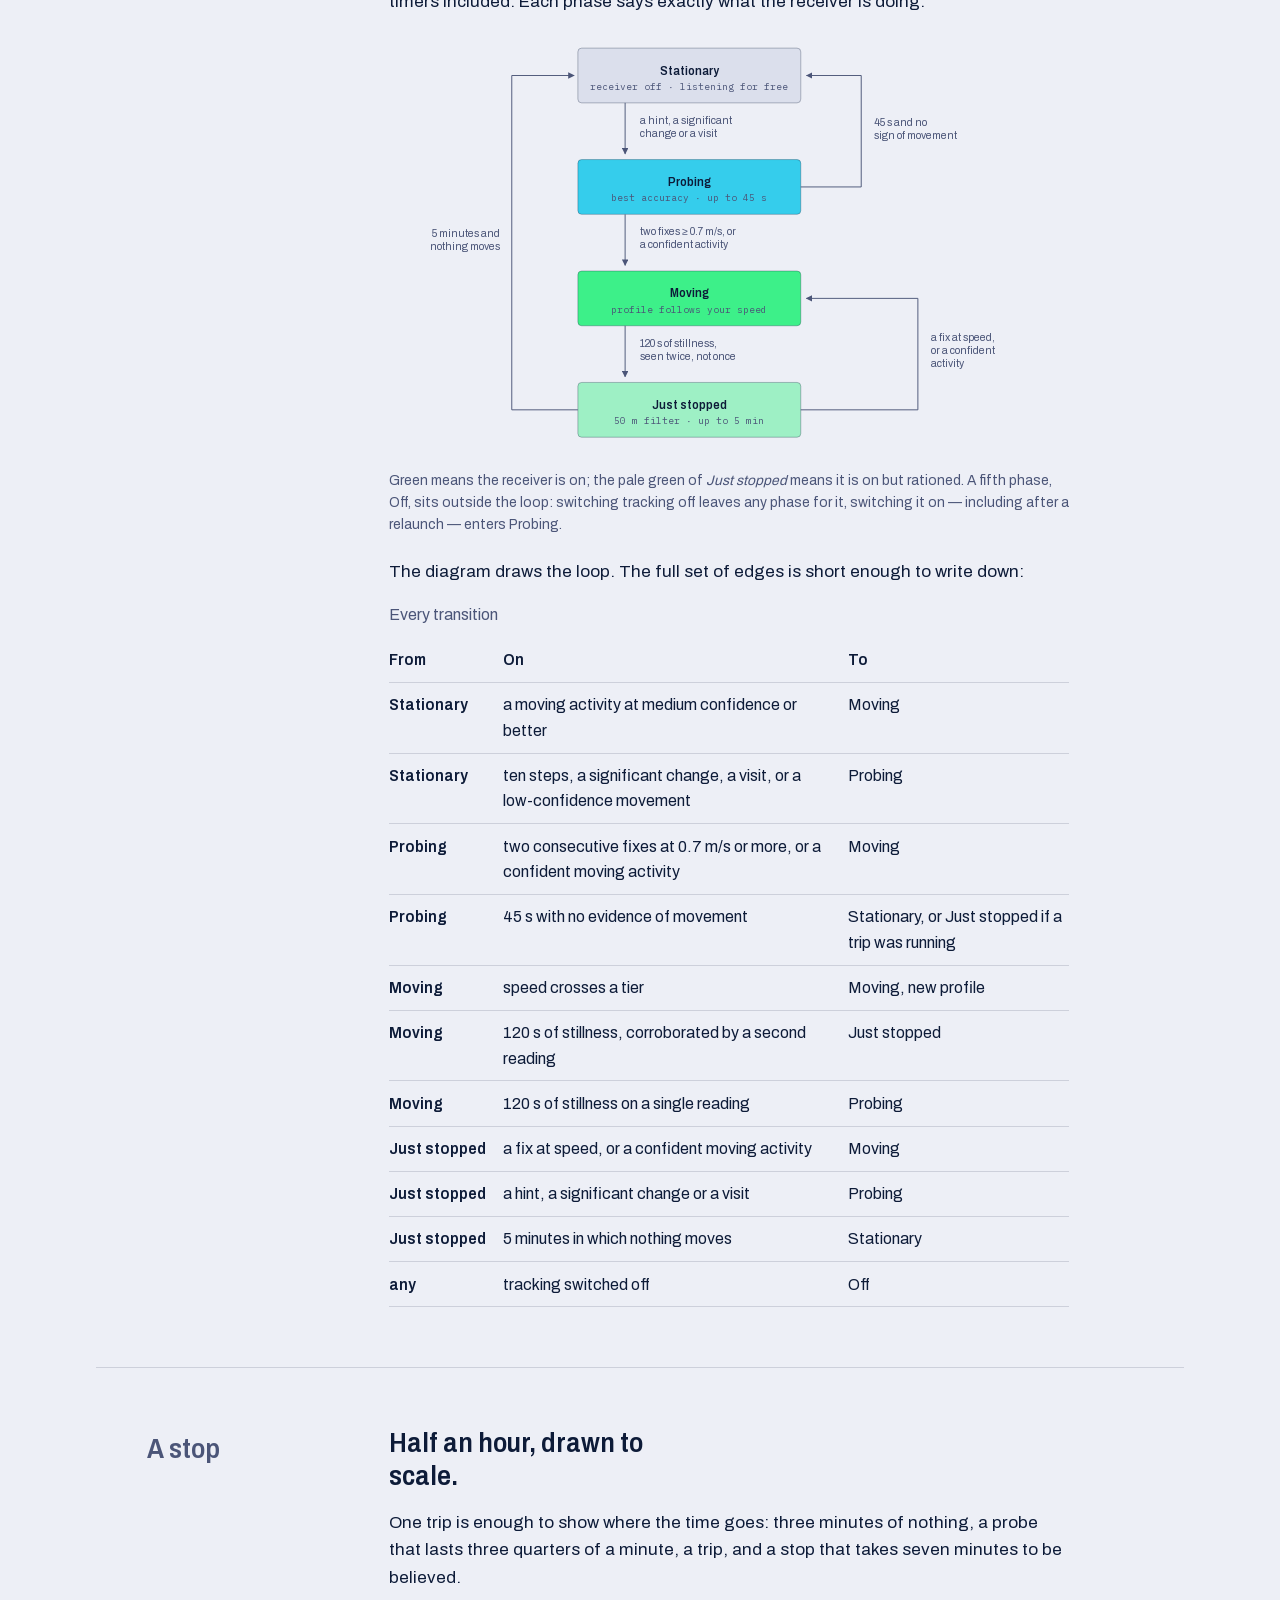
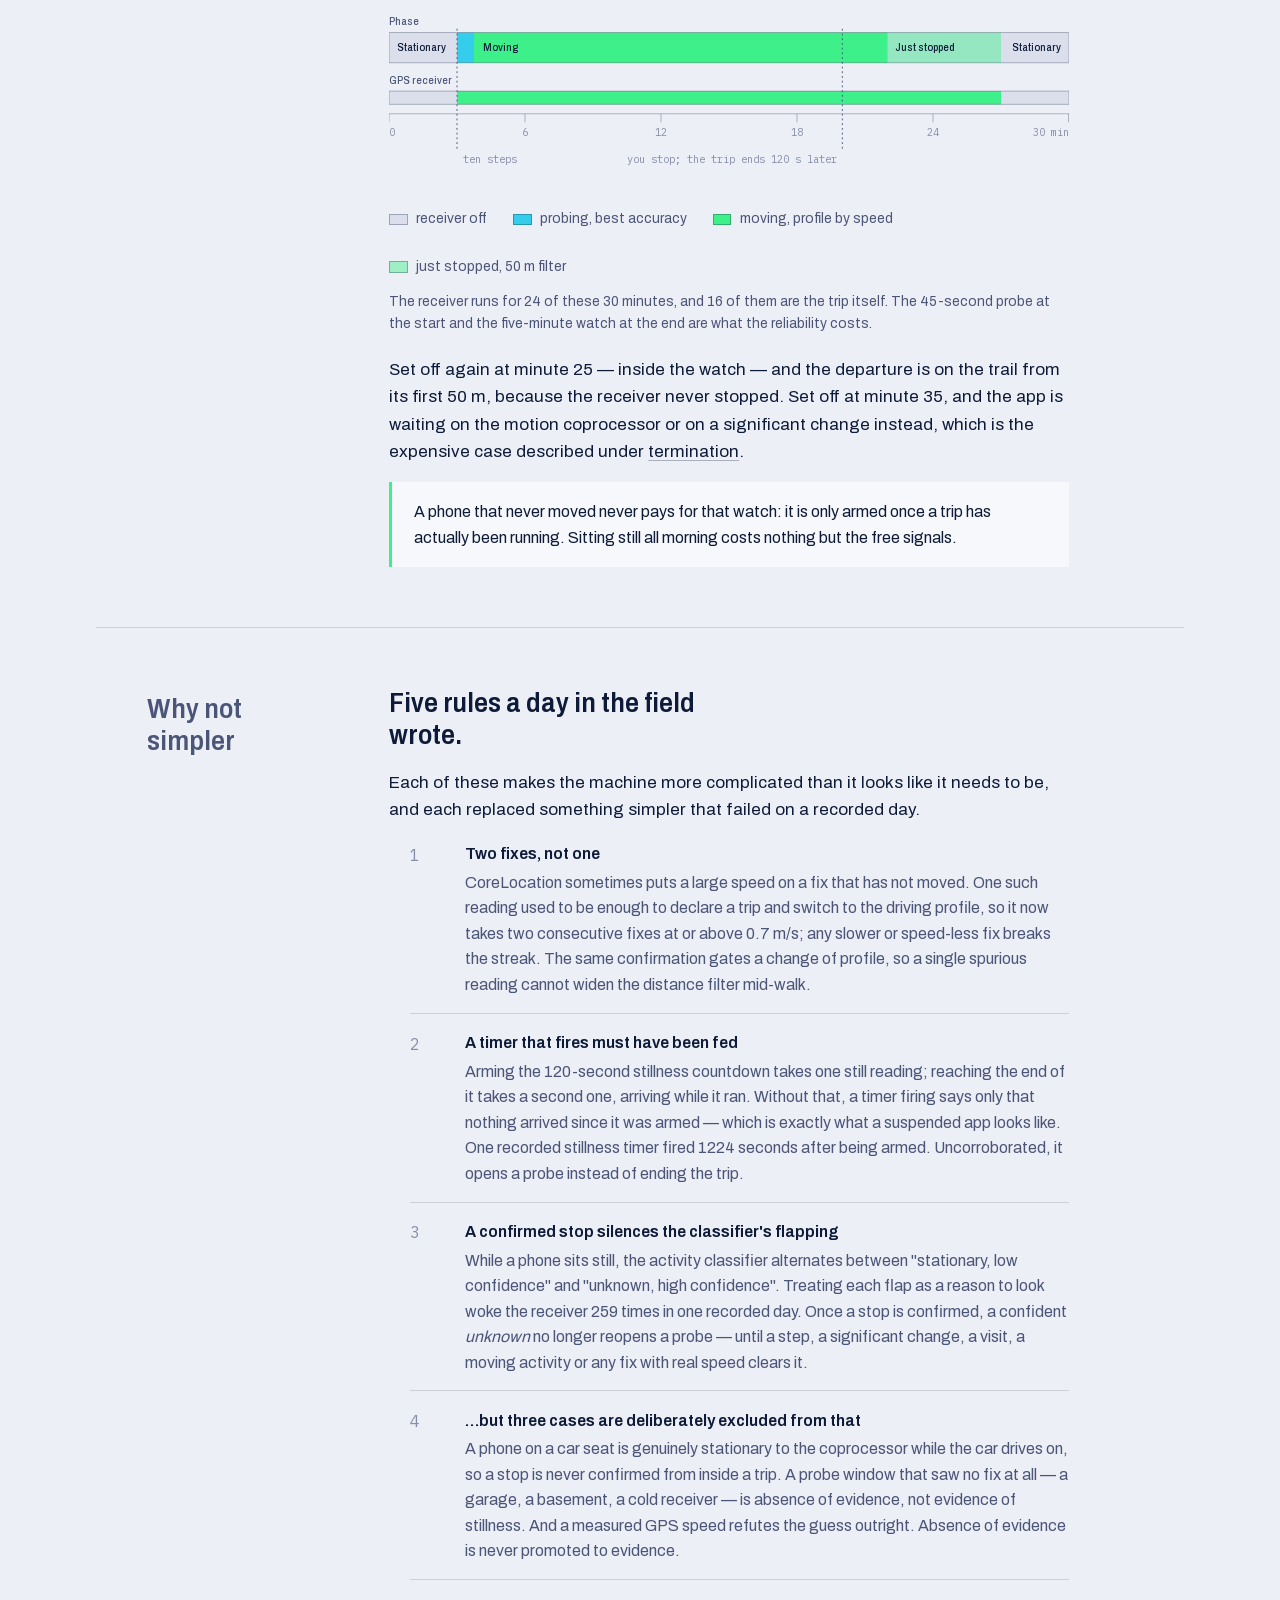
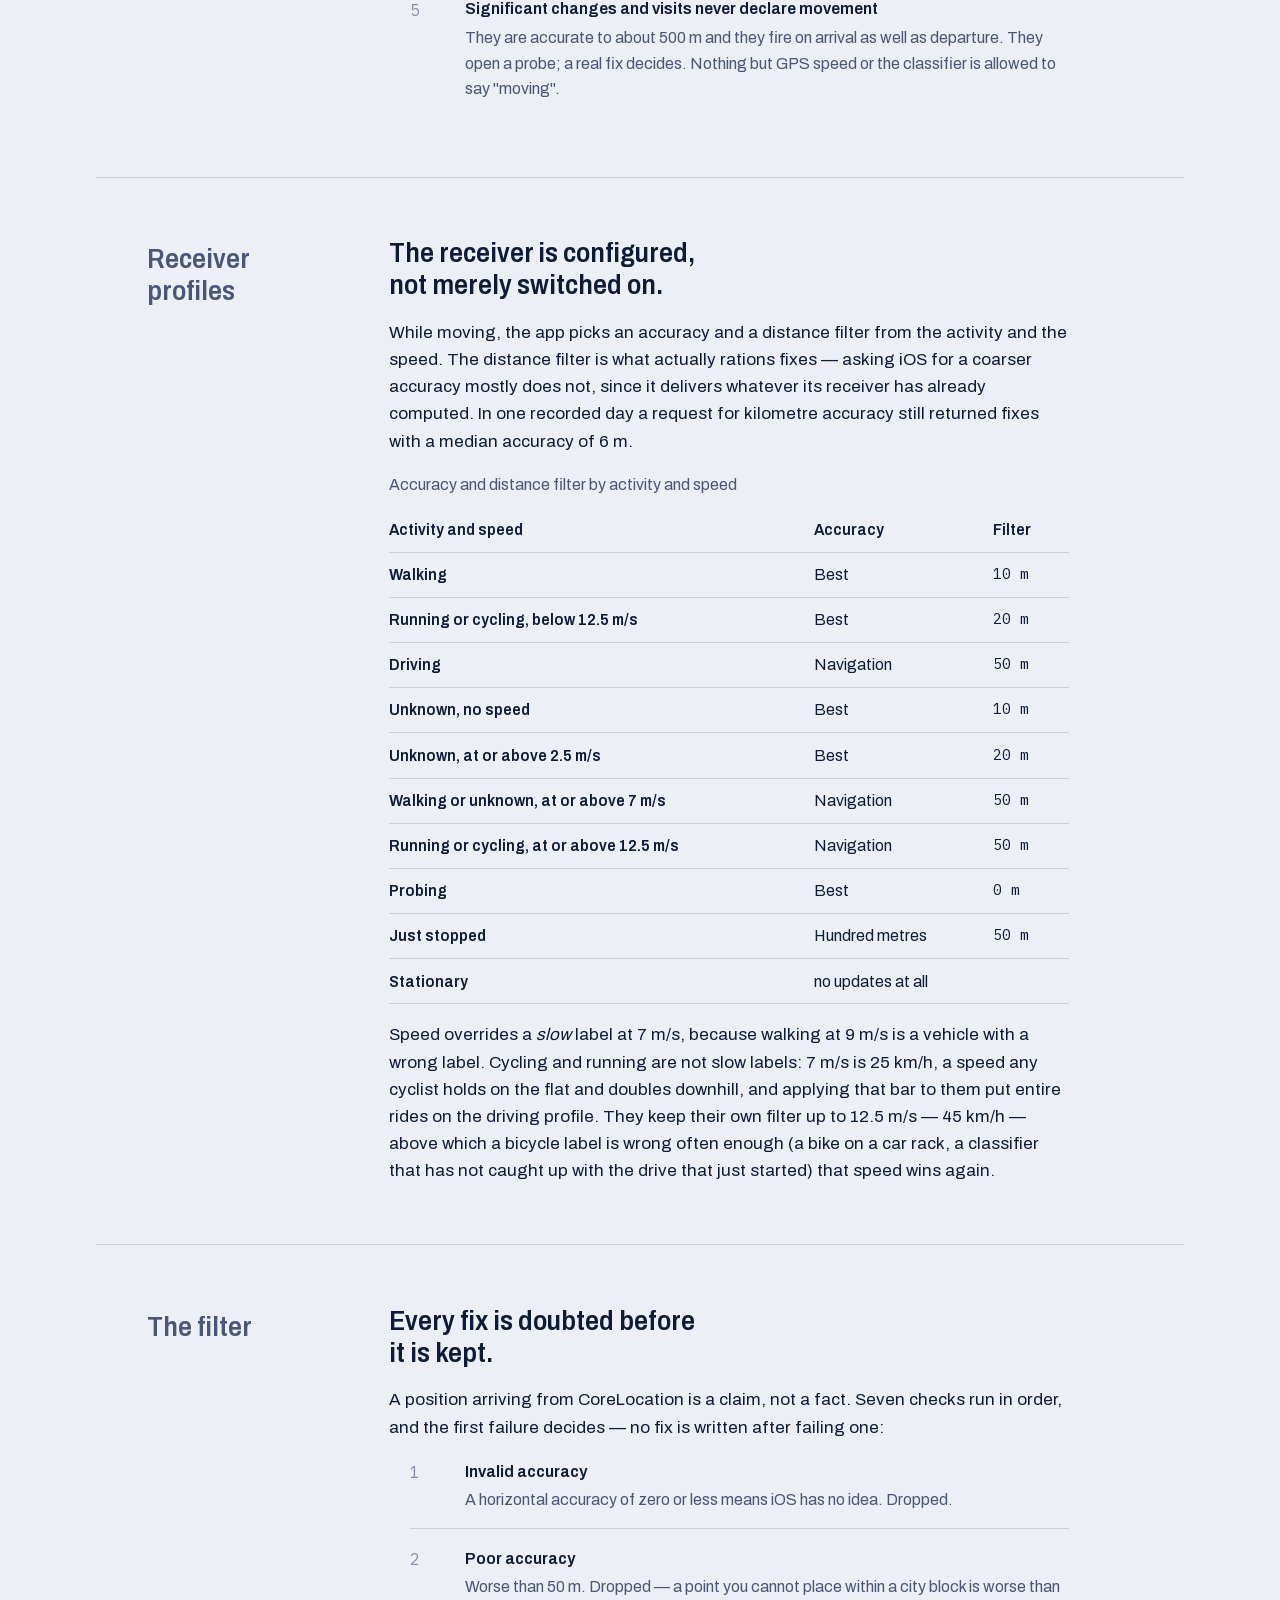
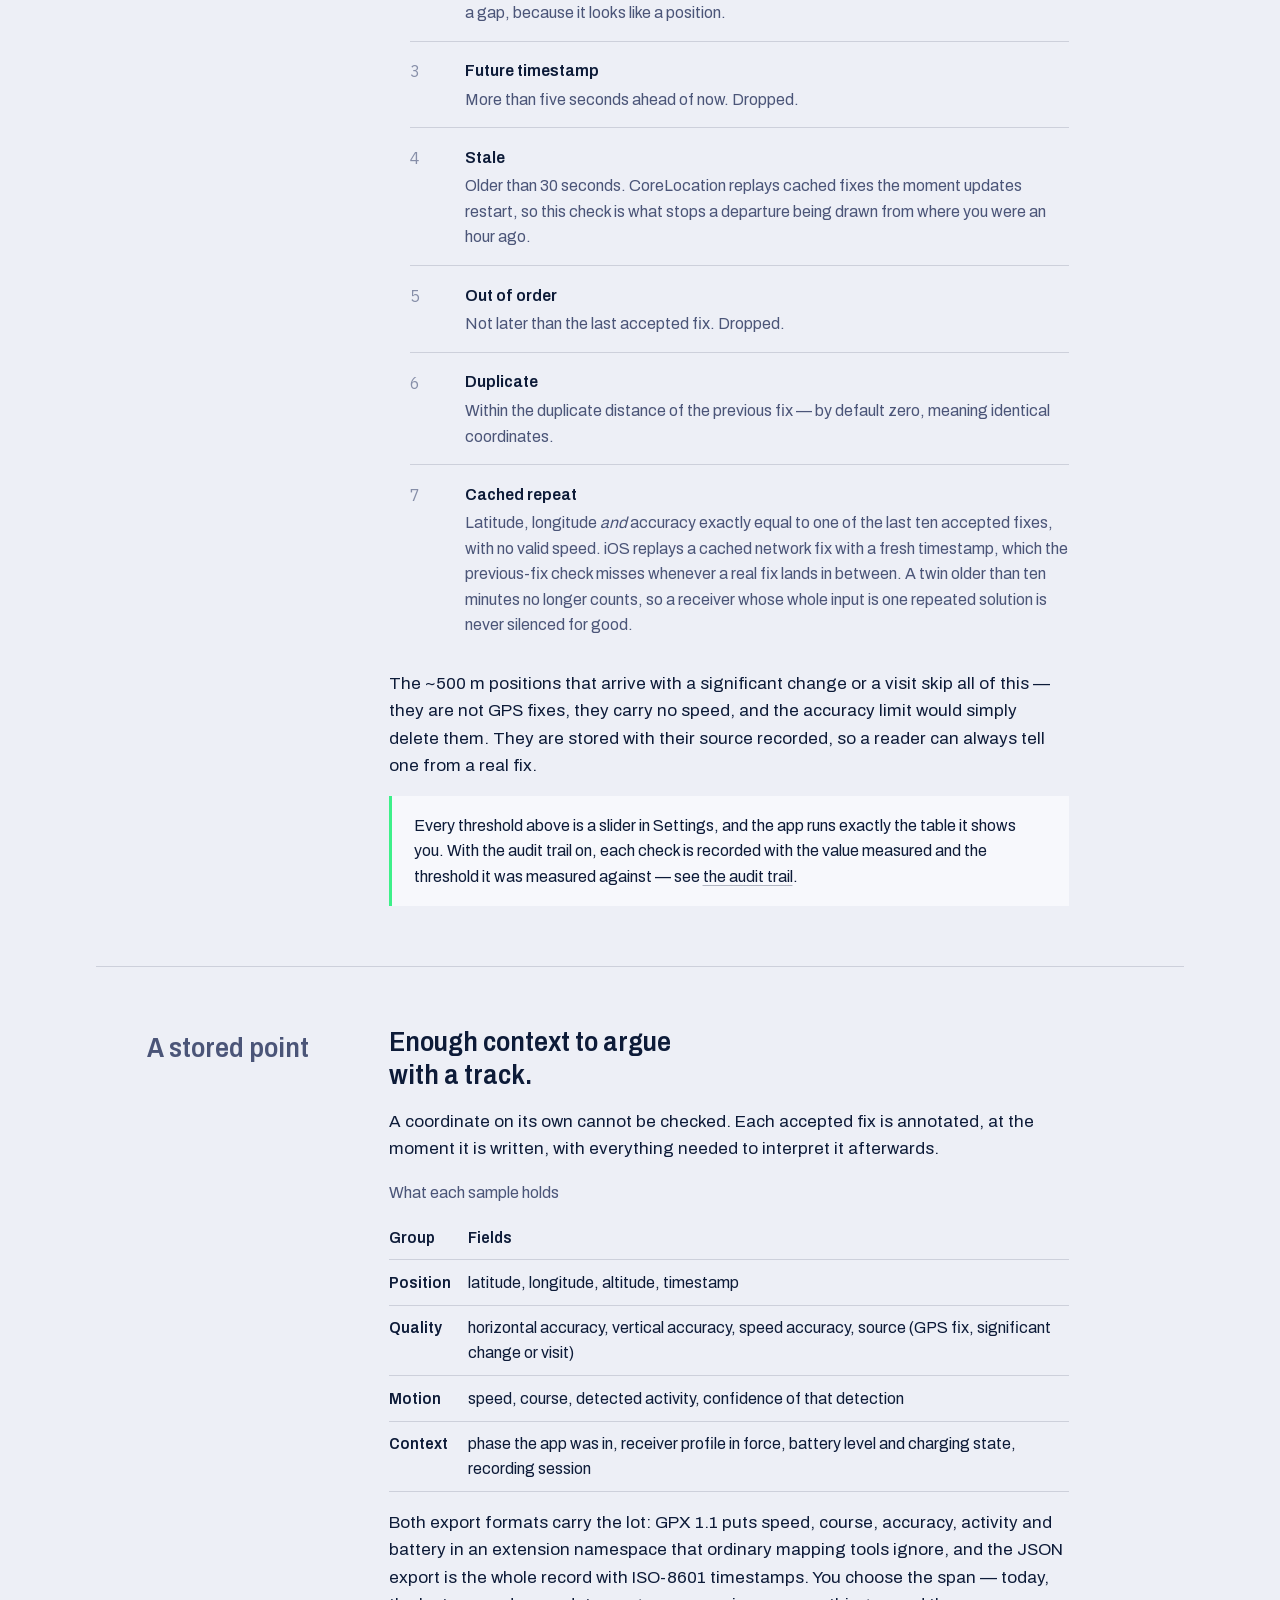
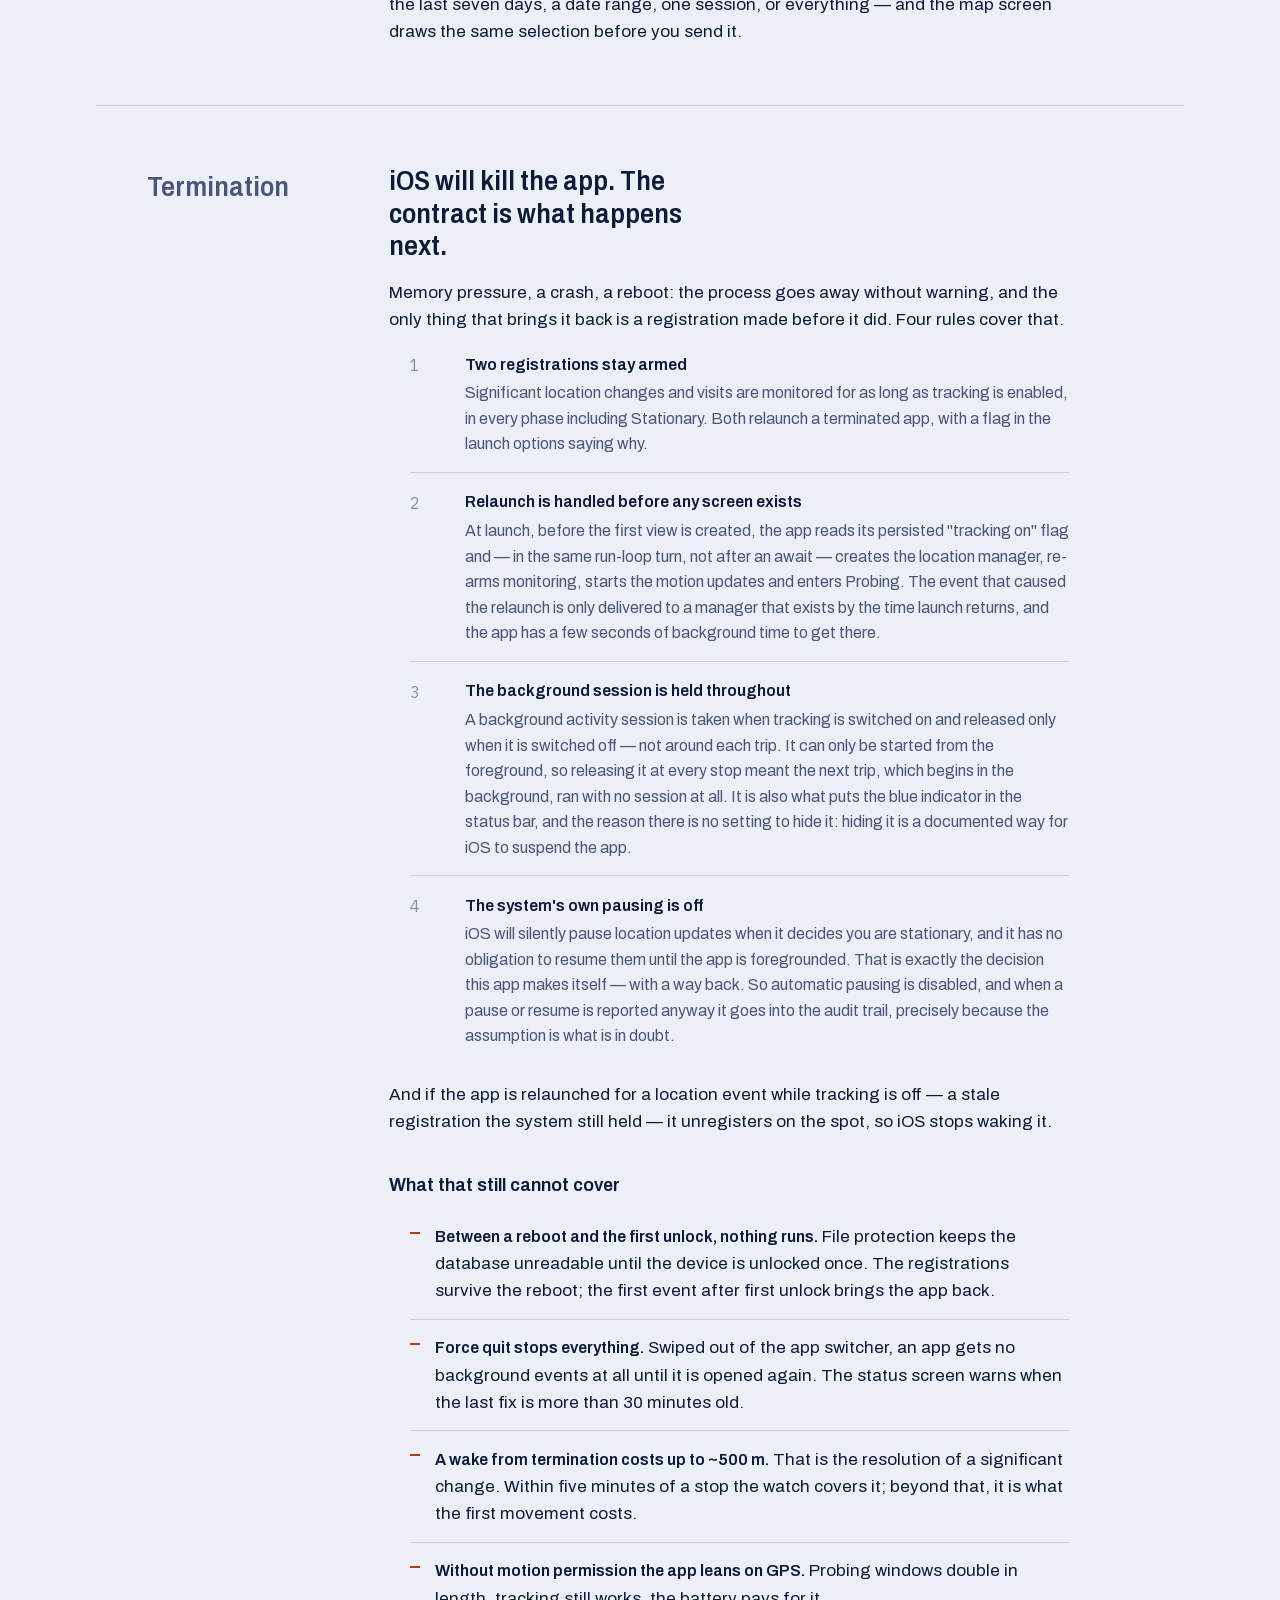
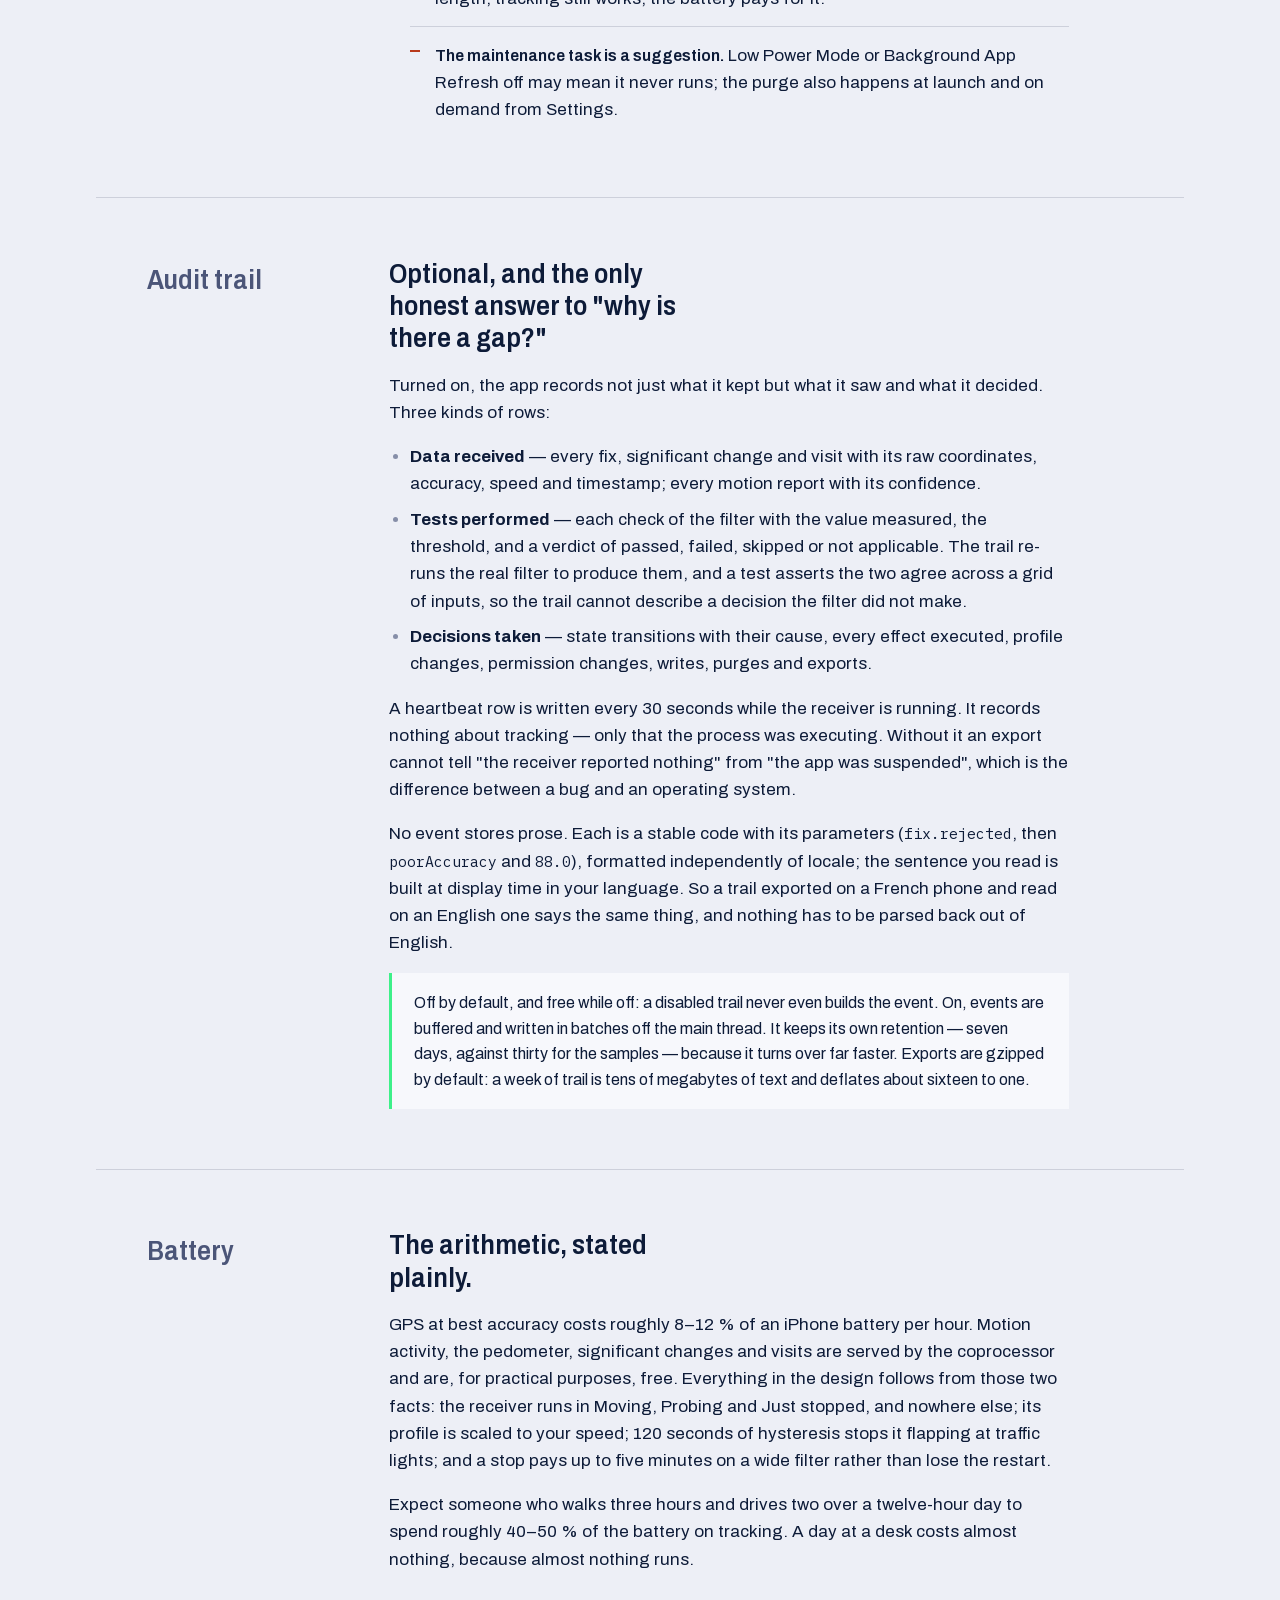
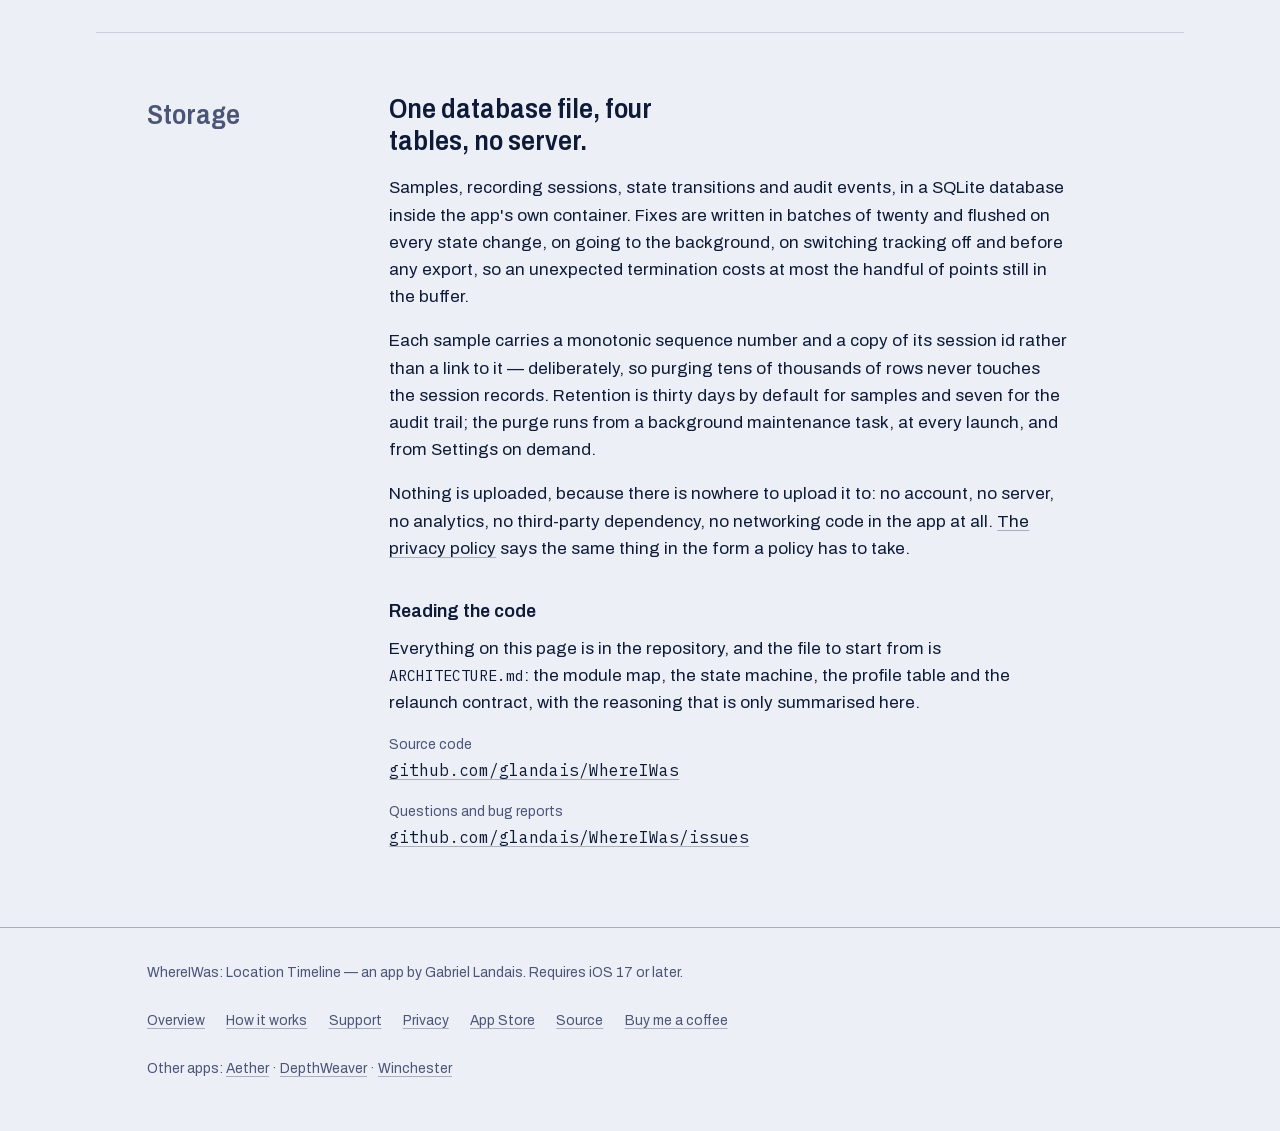
==== commit cc434aa7: "Link the app, site, GitHub and App Store together Settings > About gains site, support, source, rate" ====
--- a/docs/how-it-works/index.html
+++ b/docs/how-it-works/index.html
@@ -9,6 +9,7 @@
   <link rel="icon" type="image/png" sizes="180x180" href="../assets/appicon-180.png">
   <link rel="apple-touch-icon" href="../assets/appicon-180.png">
   <meta name="theme-color" content="#EDEFF6">
+  <meta name="apple-itunes-app" content="app-id=6808349924">
   <meta property="og:type" content="website">
   <meta property="og:title" content="How WhereIWas works">
   <meta property="og:description" content="The mechanism in full: the signals WhereIWas listens to, the five phases of its state machine, the receiver profiles, the checks every fix has to pass, and what happens when iOS terminates or reboots the device.">
@@ -644,9 +645,15 @@
         <a href="../how-it-works/">How it works</a>
         <a href="../support/">Support</a>
         <a href="../privacy/">Privacy</a>
+        <a href="https://apps.apple.com/app/id6808349924">App Store</a>
         <a href="https://github.com/glandais/WhereIWas">Source</a>
         <a href="https://ko-fi.com/gabylandais">Buy me a coffee</a>
       </nav>
+      <p class="footer__apps">Other apps:
+        <a href="https://glandais.github.io/aether/">Aether</a> ·
+        <a href="https://glandais.github.io/DepthWeaver/">DepthWeaver</a> ·
+        <a href="https://glandais.github.io/winchester/">Winchester</a>
+      </p>
     </div>
   </footer>
 </body>
--- a/docs/assets/style.css
+++ b/docs/assets/style.css
@@ -204,6 +204,36 @@
   margin: 0;
 }
 
+.hero .hero__cta {
+  display: flex;
+  align-items: center;
+  flex-wrap: wrap;
+  gap: 0.75rem 1.25rem;
+  max-width: none;
+  margin-top: 2rem;
+}
+
+/* The site's own button, not Apple's badge artwork. */
+.store-button {
+  display: inline-block;
+  padding: 0.7rem 1.35rem;
+  background: var(--ink);
+  color: var(--paper-lift);
+  font-size: var(--fs-body);
+  font-variation-settings: 'wdth' 88, 'wght' 600;
+  text-decoration: none;
+  border-radius: 0.6rem;
+  box-shadow: inset 0 -3px 0 var(--accent);
+}
+.store-button:hover { background: #1A2A4E; }
+.store-button:focus-visible { outline: 2px solid var(--accent-2); outline-offset: 3px; }
+
+.hero__req {
+  font-family: var(--font-mono);
+  font-size: var(--fs-tiny);
+  color: var(--ink-mid);
+}
+
 /* ---------- shift diagram ---------- */
 
 .shift {
@@ -506,7 +536,9 @@
   flex-wrap: wrap;
 }
 
-.footer nav { display: flex; gap: 1.25rem; }
+.footer nav { display: flex; gap: 0.5rem 1.25rem; flex-wrap: wrap; }
+
+.footer__apps { flex-basis: 100%; margin: 0; }
 
 /* ---------- diagrams ---------- */
 
@@ -601,6 +633,6 @@
 }
 
 @media print {
-  .masthead, .footer nav { display: none; }
+  .masthead, .footer nav, .footer__apps, .hero__cta { display: none; }
   html { background: #fff; font-size: 11pt; }
 }
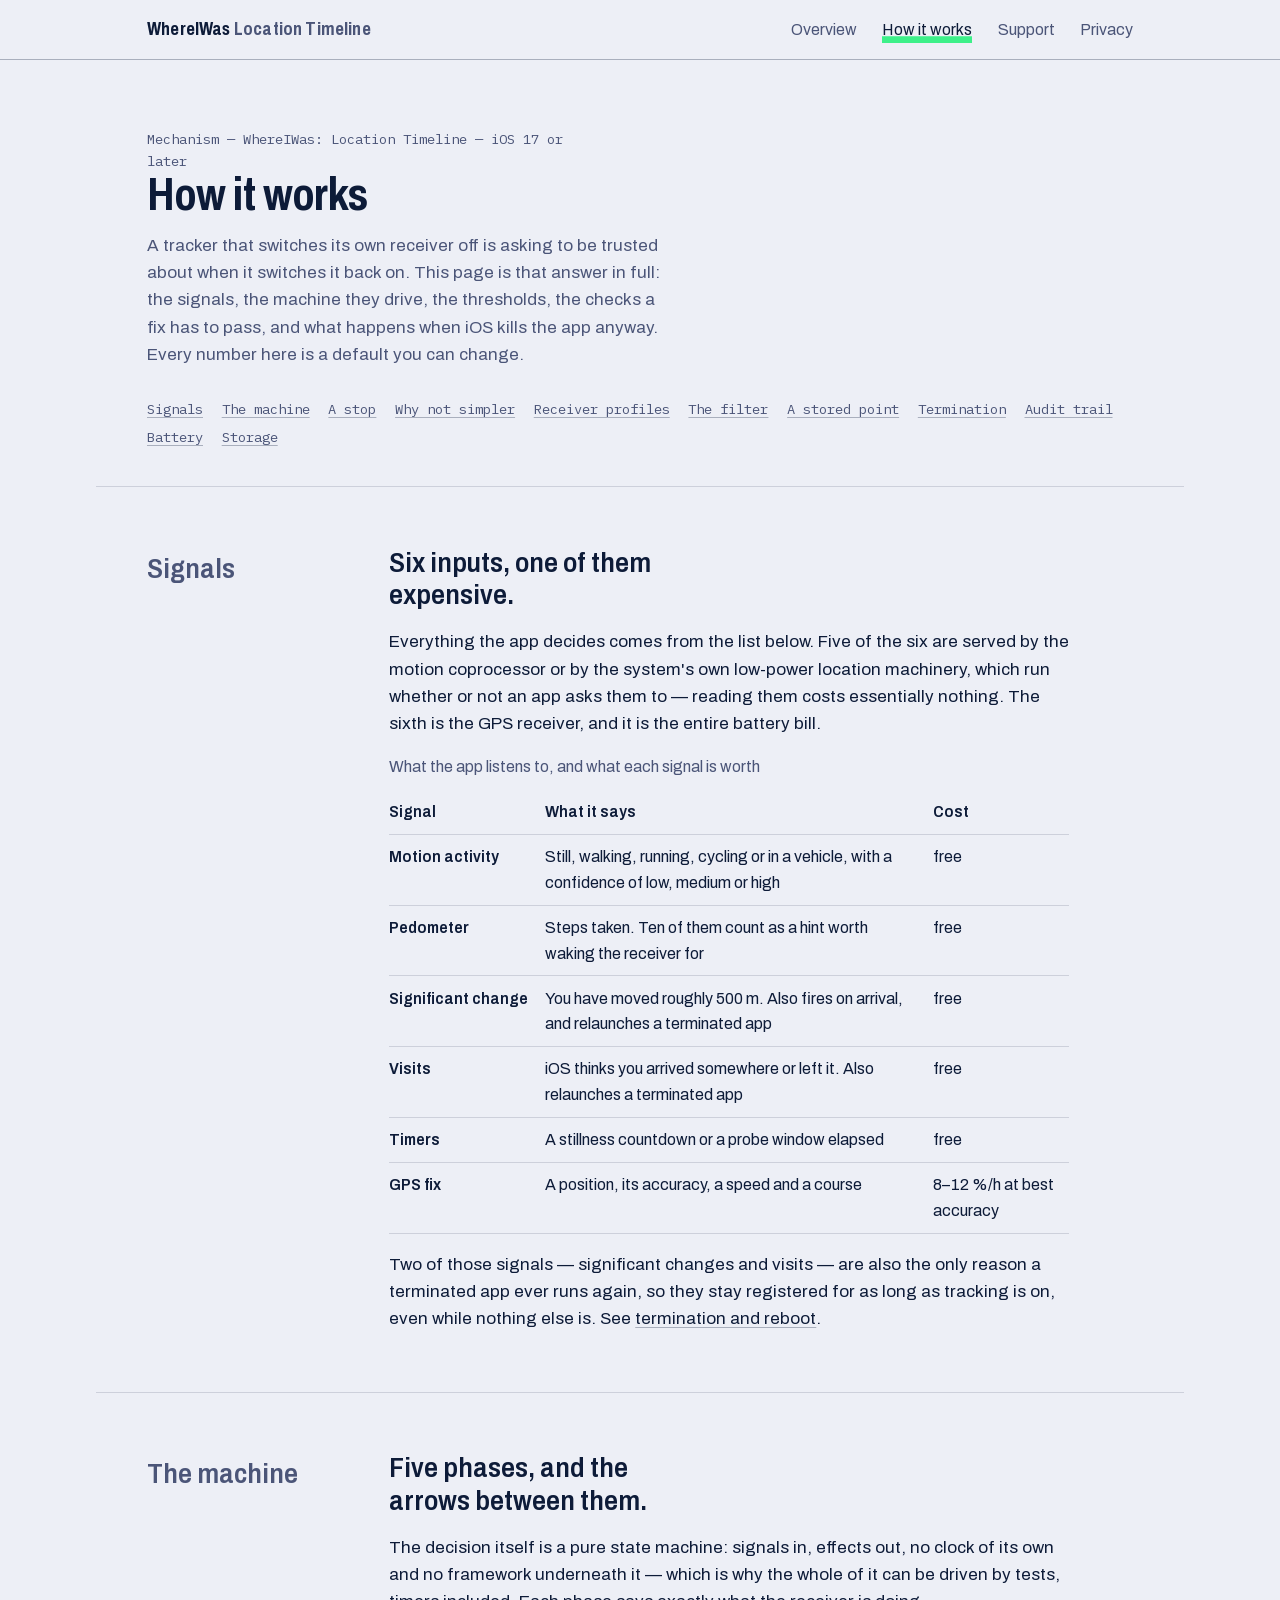
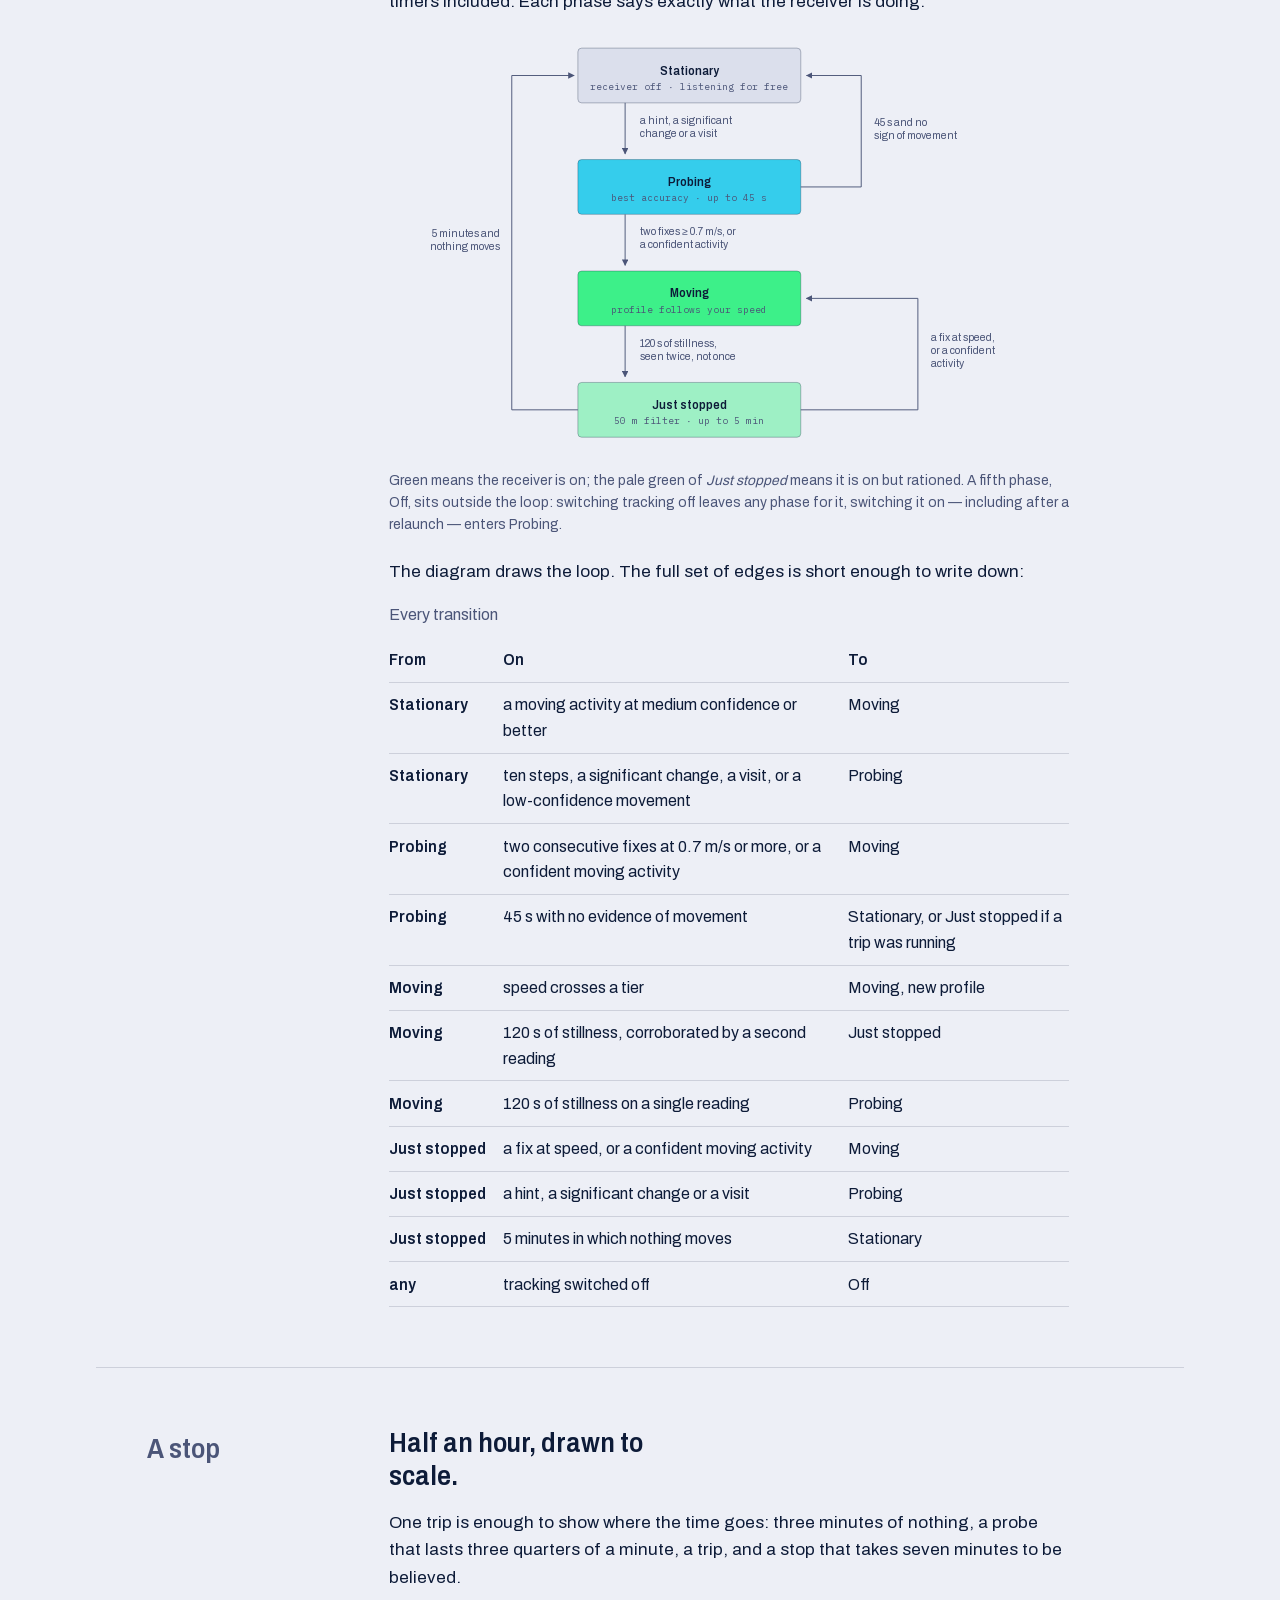
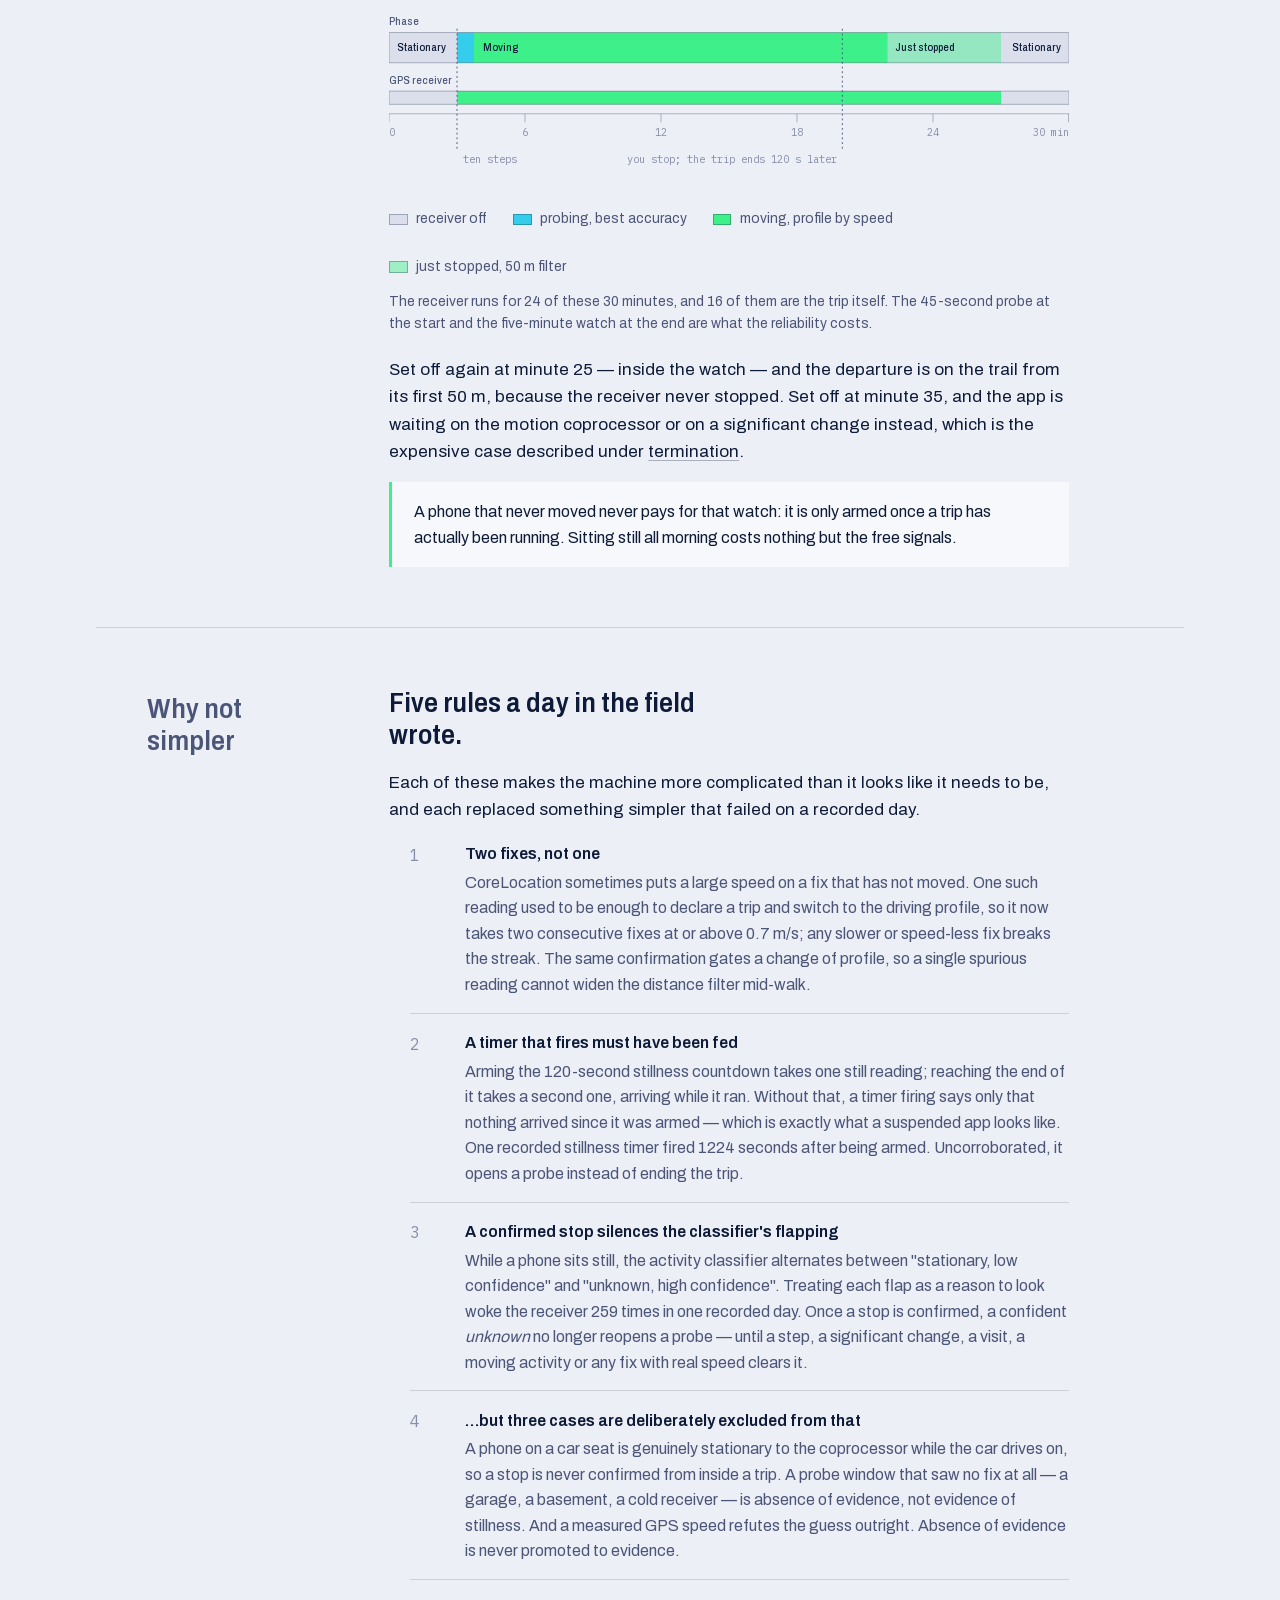
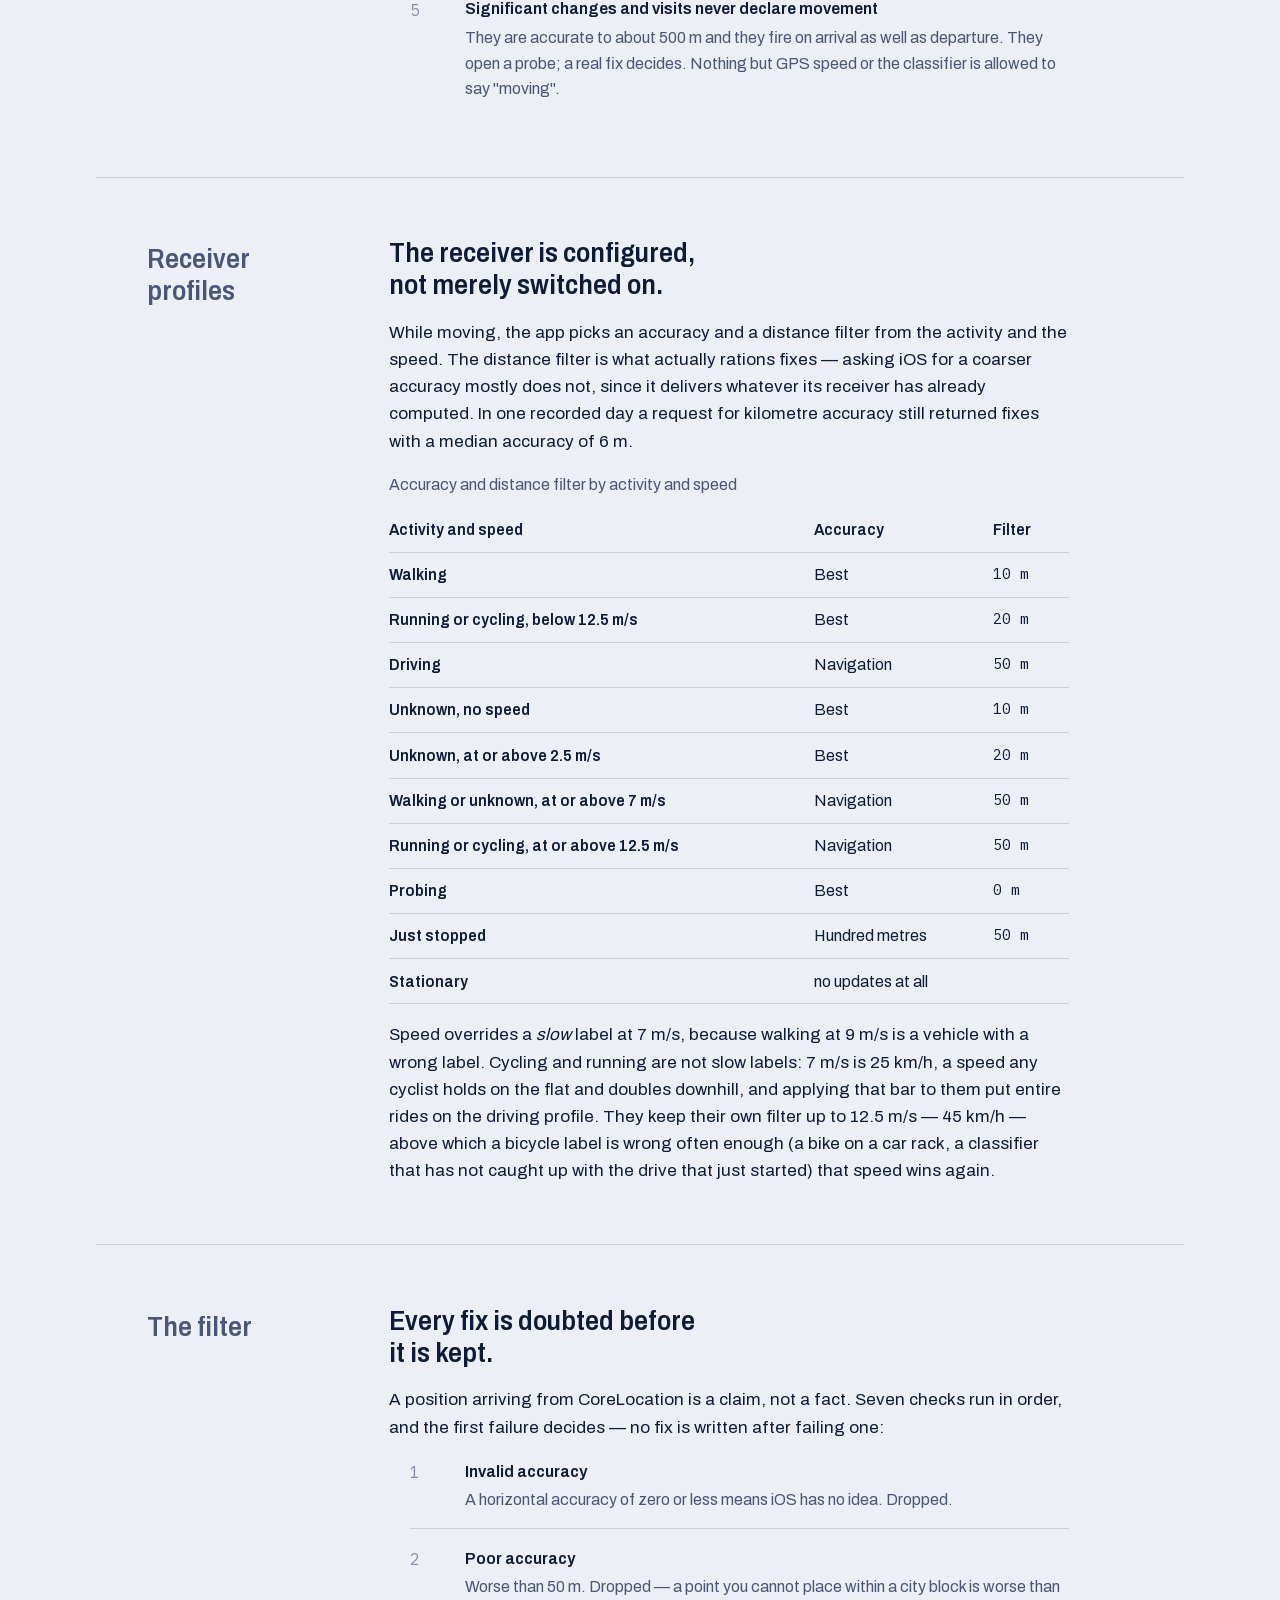
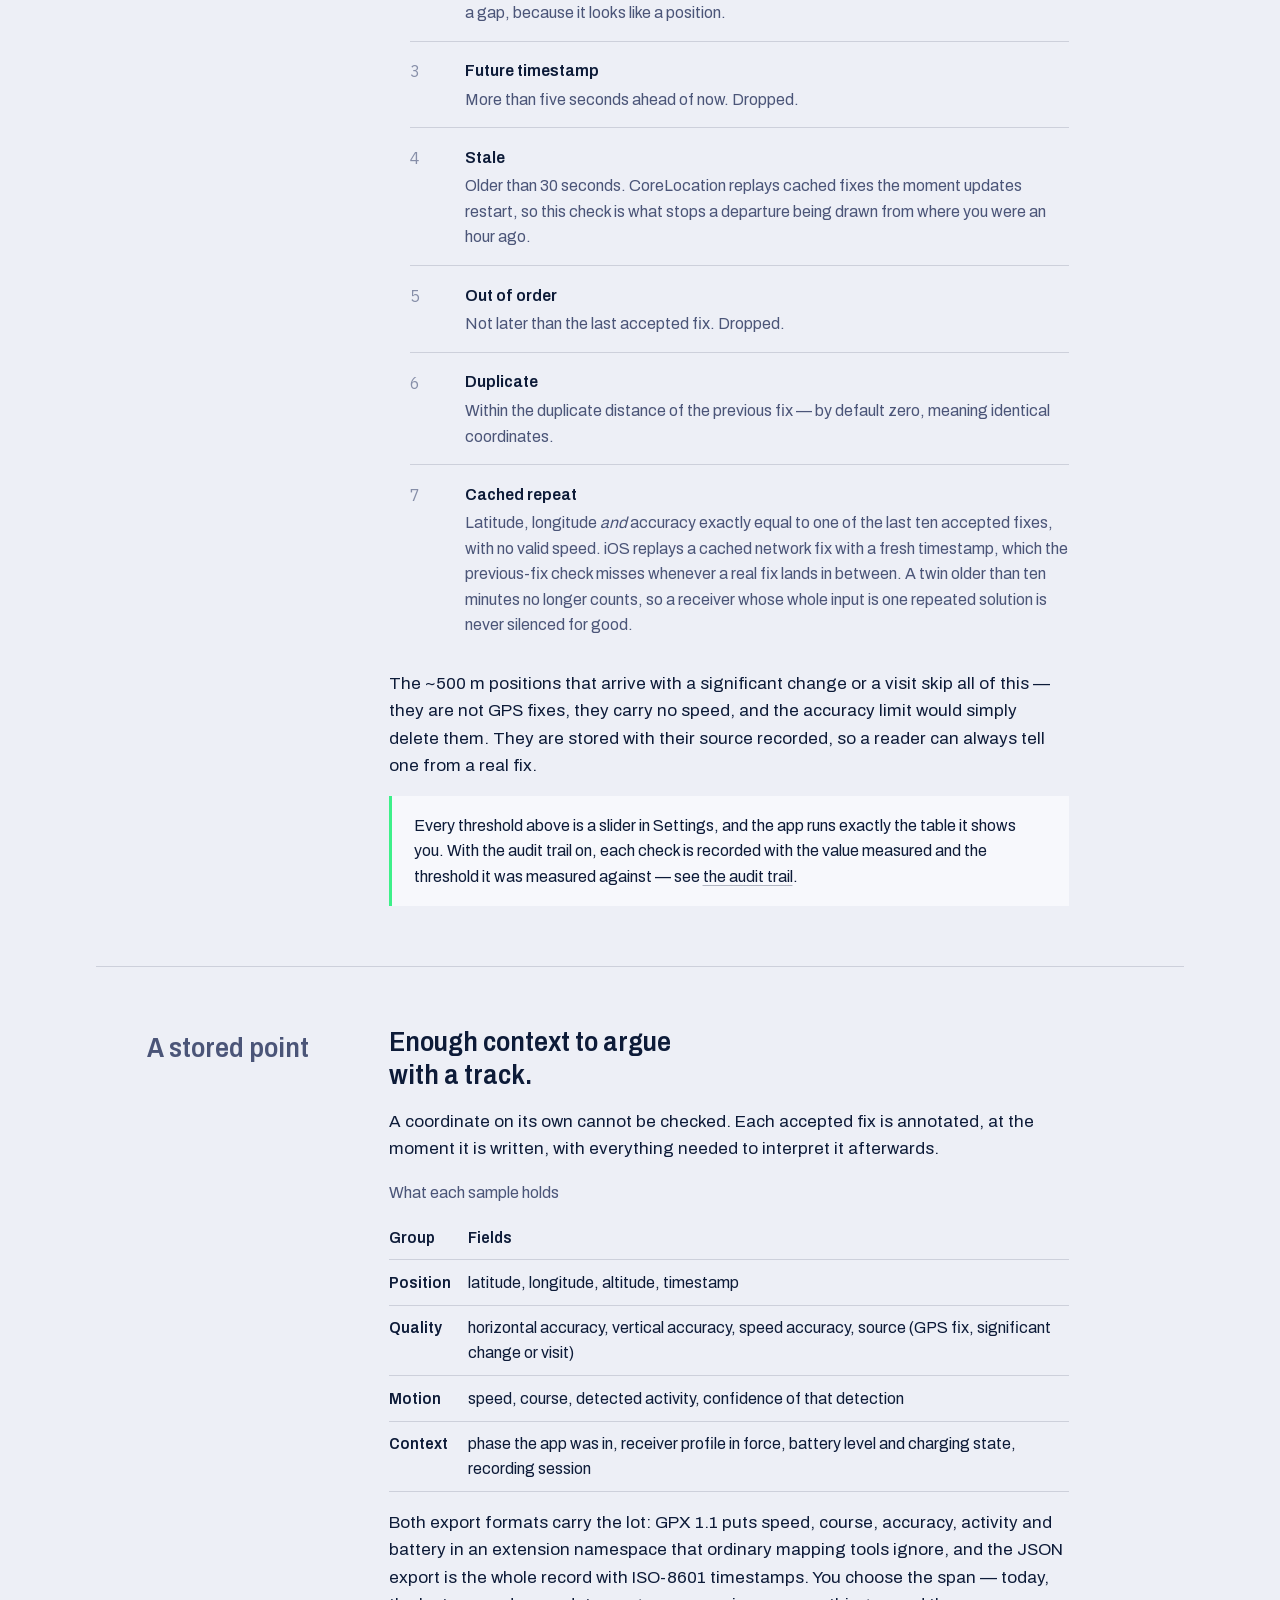
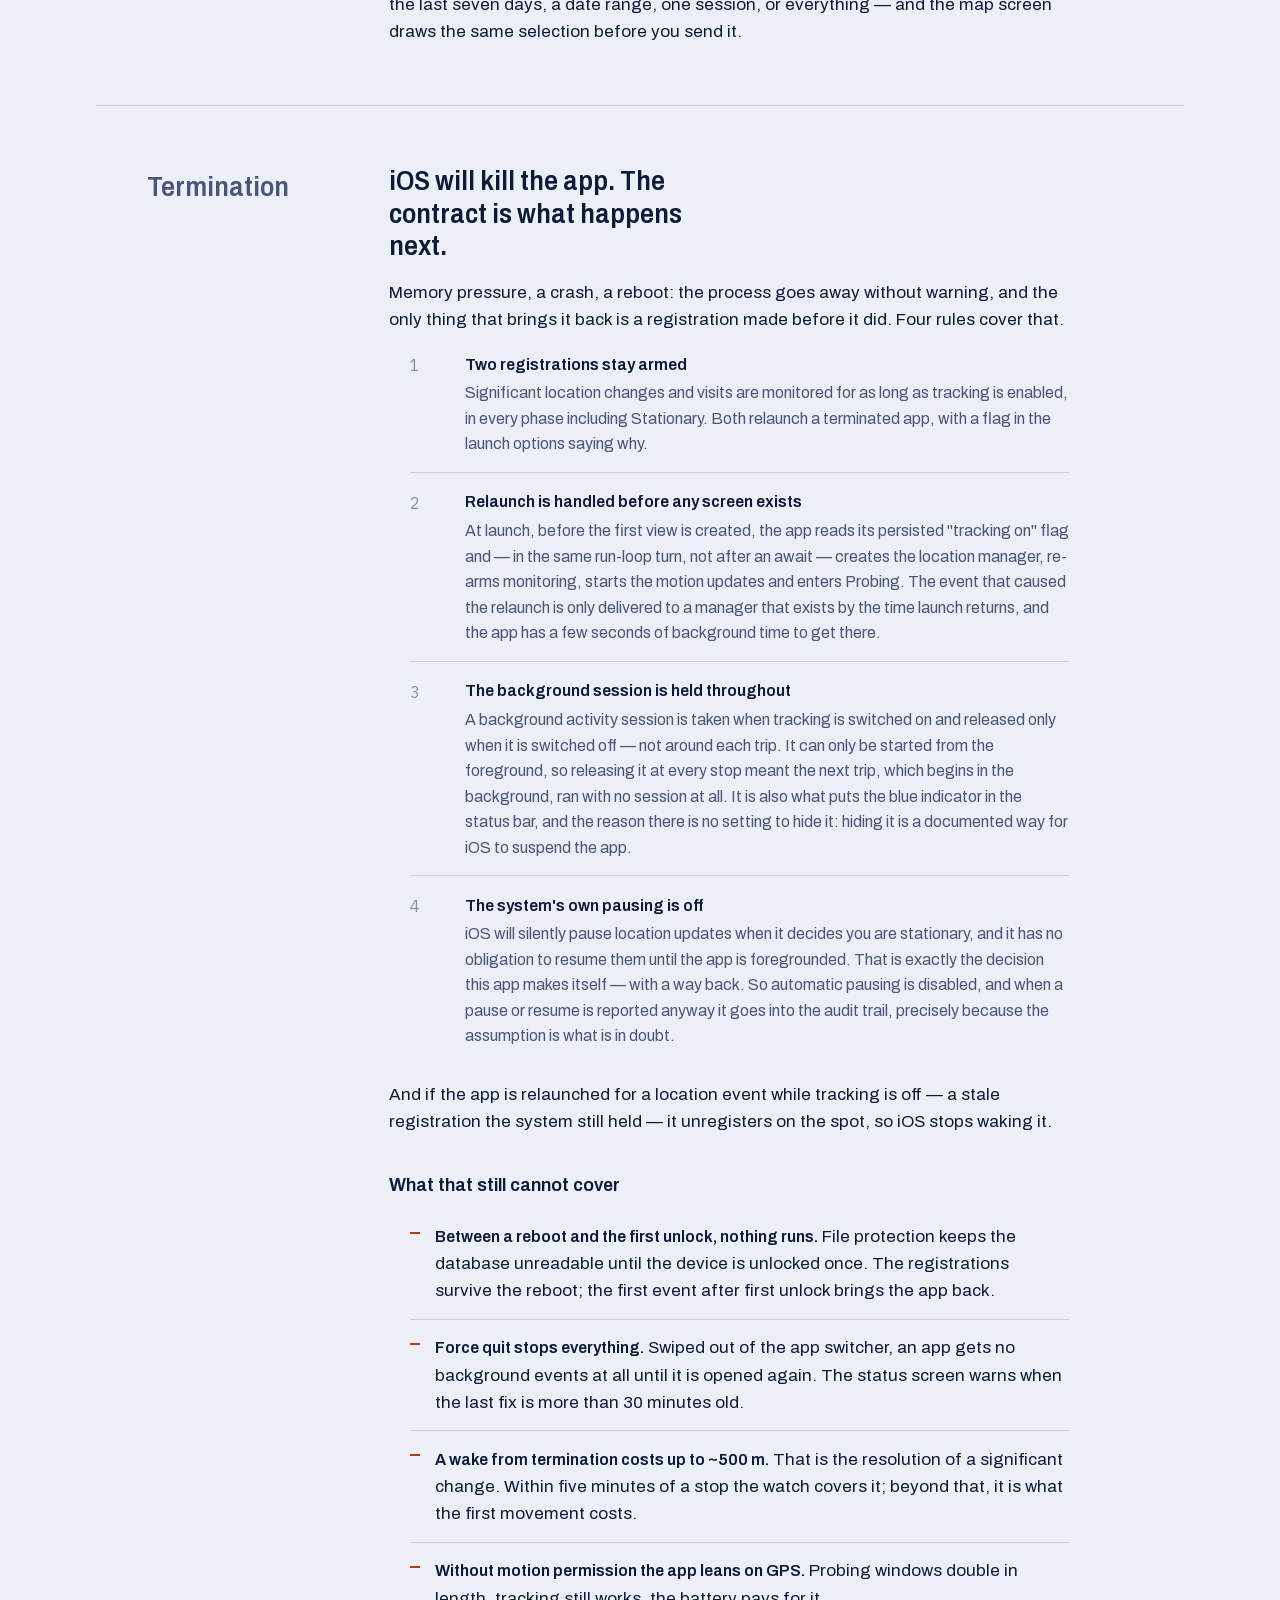
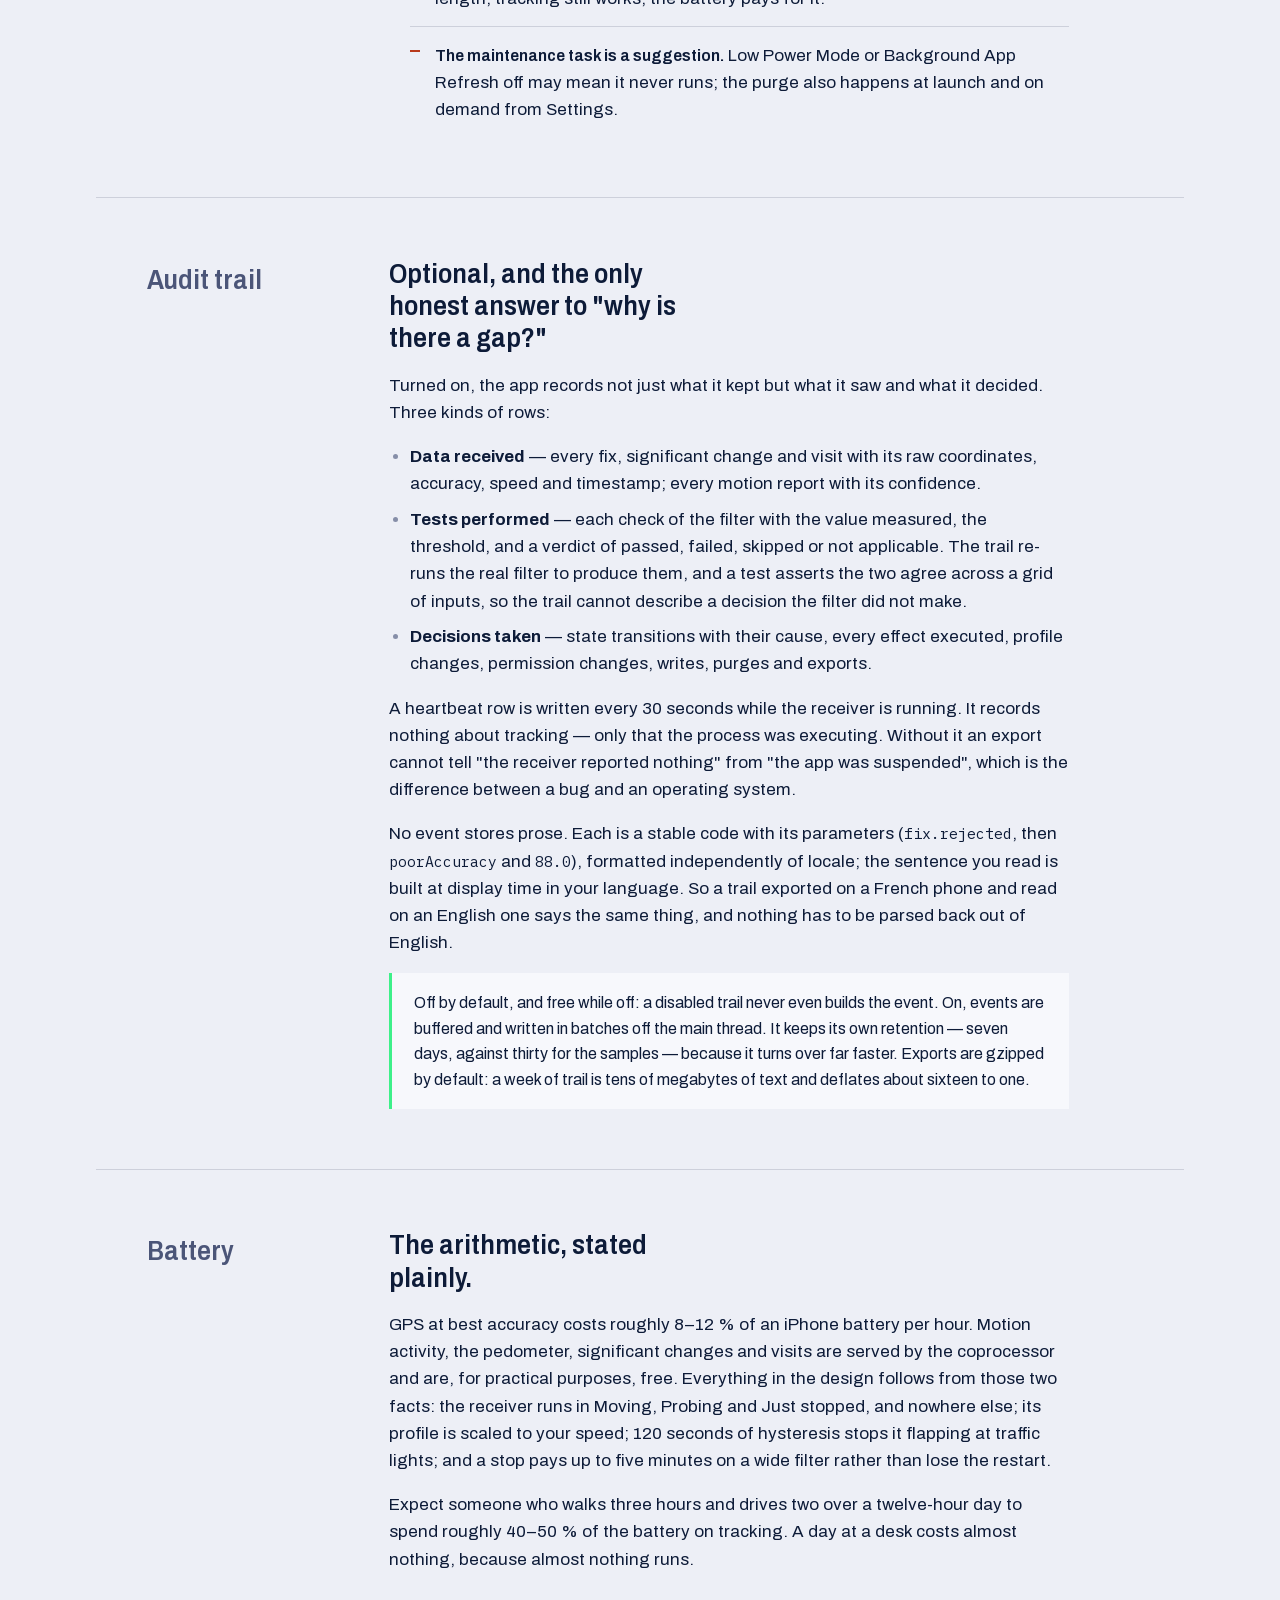
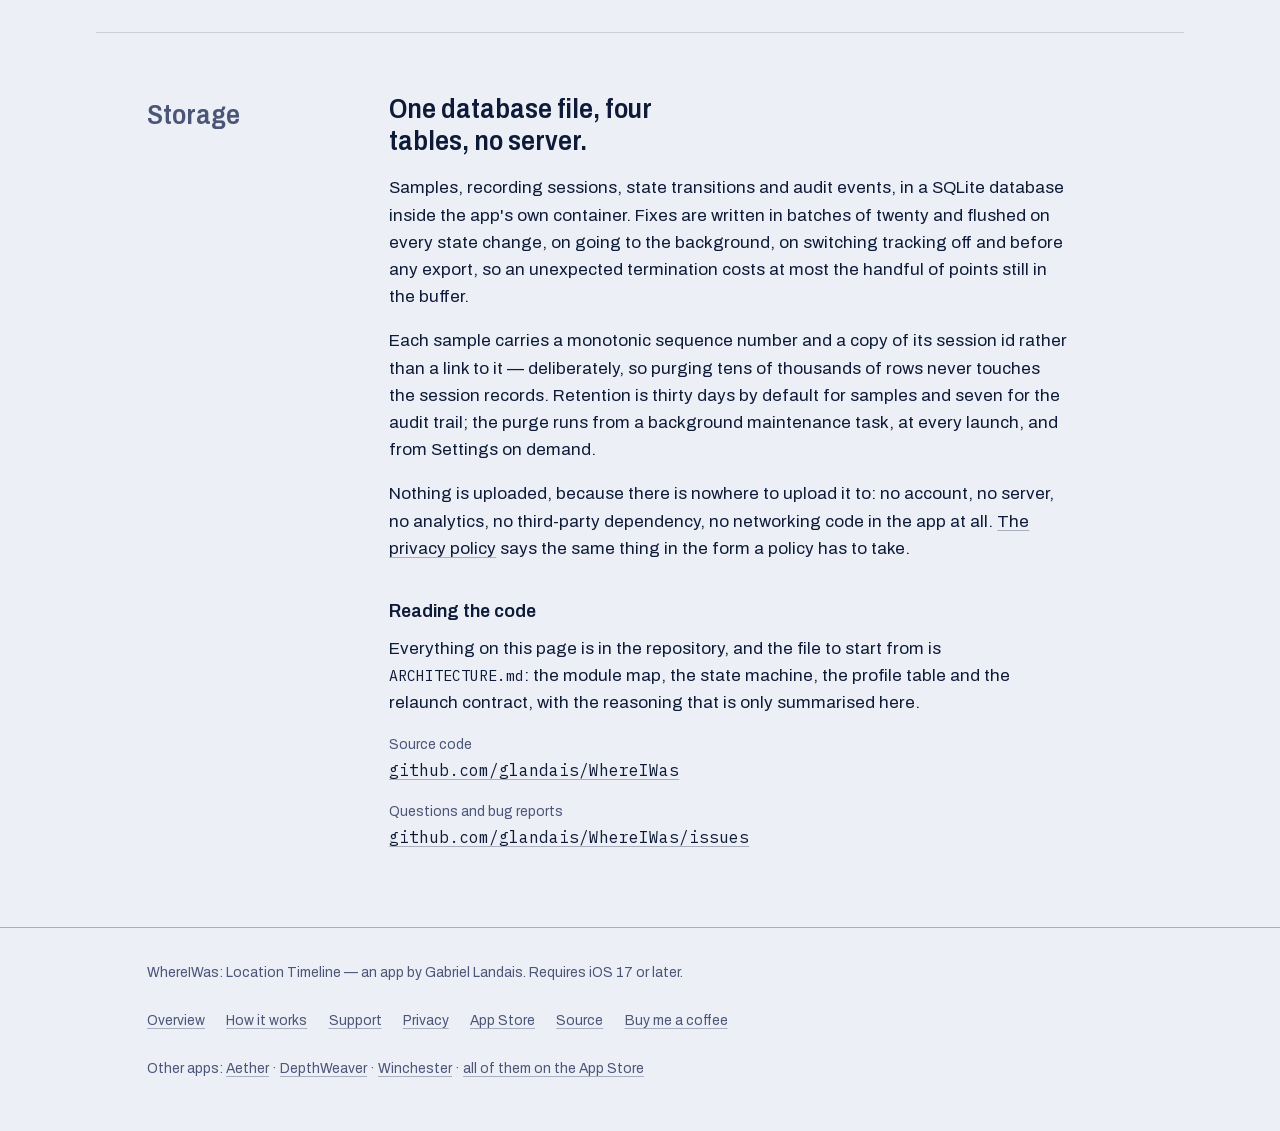
==== commit 0d8b410f: "Link the developer App Store page from the site footer Co-Authored-By: Claude Opus 5 (1M context) <n" ====
--- a/docs/how-it-works/index.html
+++ b/docs/how-it-works/index.html
@@ -652,7 +652,8 @@
       <p class="footer__apps">Other apps:
         <a href="https://glandais.github.io/aether/">Aether</a> ·
         <a href="https://glandais.github.io/DepthWeaver/">DepthWeaver</a> ·
-        <a href="https://glandais.github.io/winchester/">Winchester</a>
+        <a href="https://glandais.github.io/winchester/">Winchester</a> ·
+        <a href="https://apps.apple.com/developer/id1891310404">all of them on the App Store</a>
       </p>
     </div>
   </footer>
